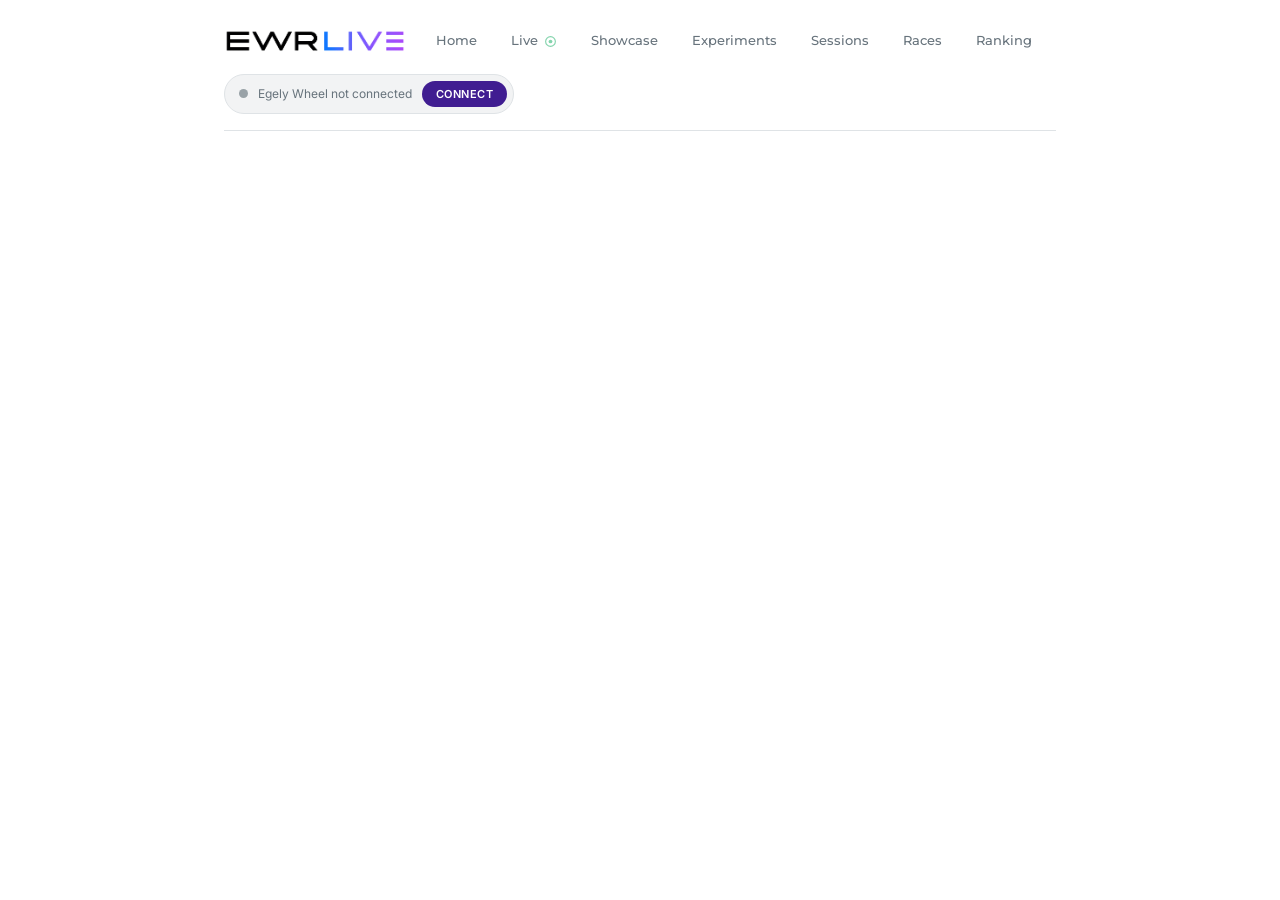
==== index.html @ eafa14a2 "jelentkezés és email küldés session és racere" ====
<!DOCTYPE html>
<html lang="en">
<head>
<meta charset="UTF-8">
<meta name="viewport" content="width=device-width, initial-scale=1.0, viewport-fit=cover">
<title>EWR Live</title>
<meta name="description" content="Measure your vitality with the Egely Wheel, join live sessions and races, and watch Spiritual Makers guide on camera. Watching is free.">
<!-- Google Analytics (GA4) — production host only, so localhost/preview traffic
     never pollutes the data. This is a hash-routed SPA, so auto page_view is off;
     app.js sends a page_view on every route change (and once on boot). -->
<script>
(function(){
  if(location.hostname !== 'live.egelywheel.com') return;   // skip localhost / preview / staging
  var GA_ID = 'G-7698XKZN2M';
  window.dataLayer = window.dataLayer || [];
  window.gtag = function(){ dataLayer.push(arguments); };
  gtag('js', new Date());
  gtag('config', GA_ID, { send_page_view: false });
  var s = document.createElement('script');
  s.async = true; s.src = 'https://www.googletagmanager.com/gtag/js?id=' + GA_ID;
  document.head.appendChild(s);
})();
</script>
<!-- favicons (canvas-drawn brand bolt) -->
<link rel="icon" type="image/png" sizes="32x32" href="assets/favicon-32.png">
<link rel="icon" type="image/png" sizes="16x16" href="assets/favicon-16.png">
<link rel="icon" type="image/png" sizes="192x192" href="assets/favicon-192.png">
<link rel="apple-touch-icon" href="assets/apple-touch-icon.png">
<meta name="theme-color" content="#0b1b28">
<!-- social share card — crawlers never see the #/route fragment, so every
     shared link (rooms included) gets this one branded card -->
<meta property="og:type" content="website">
<meta property="og:site_name" content="EWR Live">
<meta property="og:title" content="EWR Live — live vitality sessions, races & readings">
<meta property="og:description" content="Measure your vitality with the Egely Wheel, join live sessions and races, and watch Spiritual Makers guide on camera. Watching is free.">
<meta property="og:url" content="https://live.egelywheel.com/">
<meta property="og:image" content="https://live.egelywheel.com/assets/og-image.png">
<meta property="og:image:width" content="1200">
<meta property="og:image:height" content="630">
<meta name="twitter:card" content="summary_large_image">
<meta name="twitter:title" content="EWR Live — live vitality sessions, races & readings">
<meta name="twitter:description" content="Measure your vitality with the Egely Wheel, join live sessions and races, and watch Spiritual Makers guide on camera. Watching is free.">
<meta name="twitter:image" content="https://live.egelywheel.com/assets/og-image.png">
<link rel="preconnect" href="https://fonts.googleapis.com">
<link rel="preconnect" href="https://fonts.gstatic.com" crossorigin>
<link href="https://fonts.googleapis.com/css2?family=Inter:ital,wght@0,400;0,500;1,400&family=Montserrat:wght@400;500;600&display=swap" rel="stylesheet">
<link rel="stylesheet" href="brand.css?v=20260716">
<style>
  .app-header{
    display:flex;align-items:center;gap:16px;flex-wrap:wrap;
    padding-bottom:16px;margin-bottom:20px;
    border-bottom:1px solid var(--panel-border);
  }
  .nav{display:flex;gap:6px;flex:1;align-items:center;position:relative}
  .nav a{
    font-family:'Montserrat',sans-serif;font-size:13px;font-weight:500;
    text-decoration:none;color:var(--muted);
    padding:7px 14px;border-radius:8px;transition:all .2s;
    white-space:nowrap
  }
  .nav a:hover{color:var(--white);background:rgba(255,255,255,0.05)}
  .nav a.active{color:var(--white);background:rgba(82,48,218,0.25)}

  /* "More" button — surfaces secondary nav items on tight screens */
  .nav-more{display:none;align-items:center;justify-content:center;
    width:36px;height:34px;border-radius:8px;
    background:transparent;border:1px solid var(--panel-border);color:var(--muted);cursor:pointer;
    font-size:18px;line-height:1;padding:0;letter-spacing:0;transition:all .15s}
  .nav-more:hover{color:#fff;border-color:rgba(155,109,255,0.5);background:rgba(255,255,255,0.04)}
  .nav-more-menu{position:absolute;top:calc(100% + 8px);left:0;z-index:1000;
    background:linear-gradient(160deg, rgba(13,11,40,0.97), rgba(82,48,218,0.18));
    border:1px solid rgba(155,109,255,0.45);border-radius:12px;padding:6px;min-width:200px;
    box-shadow:0 24px 60px -16px rgba(0,0,0,0.7);
    animation:fab-menu-in .14s ease-out}
  .nav-more-menu a{display:block;padding:10px 14px;border-radius:8px;
    font-family:'Inter',sans-serif;font-size:14px;font-weight:500;color:#fff;
    text-decoration:none}
  .nav-more-menu a:hover{background:rgba(155,109,255,0.16)}

  /* Below the desktop breakpoint, hide the secondary nav links and expose
     them inside the "More" menu instead. */
  @media (max-width:760px){
    .nav-secondary{display:none}
    .nav-more{display:inline-flex}
  }

  /* ---- Compact mobile header --------------------------------------------- */
  /* Tighten spacing, padding and control sizes so logo + Home + More + BLE +
     Level + Avatar fit in as little vertical space as possible. No items are
     removed — this is purely a density pass. */
  @media (max-width:600px){
    body{padding:16px}
    .app-header{gap:8px 10px;padding-bottom:10px;margin-bottom:14px}
    .nav{gap:4px}
    .nav a{padding:6px 10px;font-size:12px}
    .nav-more{width:32px;height:30px;font-size:16px}
    .ble-bar{padding:4px 4px 4px 11px;font-size:11px;gap:7px}
    .ble-bar button{padding:5px 11px;font-size:11px}
    /* .ble-bar prefix keeps these ahead of the base `.ble-short{display:none}`
       regardless of source order (this block precedes that rule in the file). */
    .ble-bar .ble-full{display:none}
    .ble-bar .ble-short{display:inline}
    .header-level{padding:4px 9px}
    .account-trigger{gap:6px;padding:3px 5px 3px 3px}
    .auth-avatar{width:26px;height:26px}
  }

  /* Global Egely Wheel connection status bar */
  .ble-bar{
    display:inline-flex;align-items:center;gap:10px;
    background:var(--panel);border:1px solid var(--panel-border);
    border-radius:30px;padding:6px 6px 6px 14px;font-size:12px;color:var(--muted);
  }
  .ble-bar .dot{width:9px;height:9px;border-radius:50%;background:var(--faint);transition:all .3s;flex-shrink:0}
  .ble-bar.connected .dot{background:#3ddc84;box-shadow:0 0 10px #3ddc84}
  .ble-bar.connecting .dot{background:var(--blue);box-shadow:0 0 10px var(--blue);animation:pulse 1.4s infinite}
  .ble-bar.reconnecting .dot{background:#f5b700;box-shadow:0 0 10px #f5b700;animation:pulse 1.4s infinite}
  .ble-bar.error .dot{background:#ff5c5c;box-shadow:0 0 10px #ff5c5c}
  .ble-bar.connected{color:var(--white)}
  .ble-bar button{
    font-size:11px;font-weight:600;padding:6px 14px;border-radius:24px;
    background:var(--accent);color:var(--white);
  }
  .ble-bar button:hover:not(:disabled){background:#6a47f0}
  #bleText{white-space:nowrap;overflow:hidden;text-overflow:ellipsis;max-width:240px}
  /* The header shows the full status on desktop and a terse one on mobile. */
  .ble-short{display:none}

  .placeholder{color:var(--muted);font-size:14px}

  /* Auth header area */
  .auth-area{display:flex;align-items:center;gap:10px}
  .auth-btn{font-family:'Inter',sans-serif;font-size:12px;font-weight:600;text-decoration:none;
    background:rgba(255,255,255,0.08);border:1px solid var(--panel-border);color:var(--white);
    padding:7px 14px;border-radius:8px;cursor:pointer;transition:background .2s}
  .auth-btn:hover{background:rgba(255,255,255,0.16)}
  .auth-email{font-size:12px;color:var(--muted);max-width:160px;white-space:nowrap;overflow:hidden;text-overflow:ellipsis}
  .subscribe-note{margin-top:16px;font-size:14px;color:var(--muted);line-height:1.5}
  .subscribe-note p{margin-bottom:12px}
  .subscribe-note .btn-join{display:inline-block}
  .auth-user{display:flex;align-items:center;gap:8px;text-decoration:none;color:inherit;max-width:190px}

  /* The user identity is now a dropdown trigger — clicking opens an account menu. */
  .auth-area{position:relative;display:flex;align-items:center;gap:10px}
  .account-trigger{display:flex;align-items:center;gap:8px;cursor:pointer;
    background:transparent;border:none;padding:4px 8px 4px 4px;border-radius:24px;
    color:inherit;font-family:'Inter',sans-serif;transition:background .15s}
  .account-trigger:hover{background:rgba(255,255,255,0.06)}
  .account-trigger .auth-email{max-width:140px;overflow:hidden;text-overflow:ellipsis;
    white-space:nowrap;font-size:13px}
  .account-chevron{font-size:9px;color:var(--muted);transition:transform .15s ease}
  .account-trigger[aria-expanded="true"] .account-chevron{transform:rotate(180deg)}
  .account-menu{position:absolute;top:calc(100% + 8px);right:0;z-index:1000;
    background:linear-gradient(160deg, rgba(13,11,40,0.97), rgba(82,48,218,0.18));
    border:1px solid rgba(155,109,255,0.45);border-radius:12px;padding:6px;min-width:200px;
    box-shadow:0 24px 60px -16px rgba(0,0,0,0.7);
    animation:fab-menu-in .14s ease-out}
  .account-menu a,
  .account-menu button{display:block;width:100%;text-align:left;
    padding:10px 14px;border-radius:8px;
    font-family:'Inter',sans-serif;font-size:14px;font-weight:500;color:#fff;
    text-decoration:none;background:transparent;border:none;cursor:pointer}
  .account-menu a:hover,
  .account-menu button:hover{background:rgba(155,109,255,0.16)}
  .account-menu hr{border:none;border-top:1px solid var(--panel-border);margin:4px 0}

  @media (max-width:520px){
    .account-trigger .auth-email{display:none}
  }

  /* On phones BOTH header menus (account + "More") become full-width bottom
     sheets. They are pinned to left:0/right:0 so the panel is exactly the
     viewport width at any size (320px and up) — a desktop-style dropdown with a
     fixed width + right:0 anchoring is what let them spill off-screen before.
     z-index sits above the FAB so the + button tucks behind the sheet. */
  @media (max-width:600px){
    .account-menu,
    .nav-more-menu{
      position:fixed;left:0;right:0;bottom:0;top:auto;
      width:auto;min-width:0;max-width:100%;z-index:1100;
      border:1px solid rgba(155,109,255,0.4);border-bottom:none;
      border-radius:18px 18px 0 0;
      background:linear-gradient(160deg, rgba(22,17,52,0.99), rgba(36,24,80,0.99));
      padding:8px 14px calc(16px + env(safe-area-inset-bottom, 0px));
      box-shadow:0 -18px 48px -12px rgba(0,0,0,0.7);
      animation:sheet-up .2s ease-out}
    .account-menu::before,
    .nav-more-menu::before{content:'';display:block;width:36px;height:4px;border-radius:99px;
      background:rgba(255,255,255,0.25);margin:6px auto 12px}
    .account-menu a,
    .account-menu button,
    .nav-more-menu a{display:block;width:100%;text-align:left;box-sizing:border-box;
      padding:14px 16px;font-size:15px;border-radius:8px}
    .account-menu hr{margin:6px 0}
  }
  @keyframes sheet-up{from{transform:translateY(100%)}to{transform:translateY(0)}}
  .auth-avatar{width:28px;height:28px;border-radius:50%;object-fit:cover;flex-shrink:0}
  .auth-avatar-initial{display:flex;align-items:center;justify-content:center;background:linear-gradient(135deg,var(--blue),var(--accent));font-family:'Montserrat',sans-serif;font-weight:600;font-size:13px;color:#fff}
  .profile-row{display:flex;align-items:center;gap:18px}
  .profile-avatar{width:72px;height:72px;border-radius:50%;overflow:hidden;flex-shrink:0;display:flex;align-items:center;justify-content:center;background:linear-gradient(135deg,var(--blue),var(--accent))}
  .profile-avatar img{width:100%;height:100%;object-fit:cover}
  .profile-avatar .avatar-initial{font-family:'Montserrat',sans-serif;font-weight:600;font-size:28px;color:#fff}
  input[type=file]{color:var(--muted);font-size:13px;border:none;padding:0;background:none}

  /* Sessions view */
  .view-head{margin-bottom:22px}
  .page-title{font-size:34px;font-weight:500}
  .page-sub{color:var(--muted);font-size:15px;margin-top:2px}
  .form-grid{display:grid;grid-template-columns:1fr 1fr;gap:14px}
  .field{display:flex;flex-direction:column;gap:6px}
  .field.full{grid-column:1 / -1}
  .form-actions{margin-top:18px;margin-bottom:22px;display:flex;align-items:center;gap:14px}
  .form-msg{font-size:13px;color:var(--muted)}
  .form-msg.ok{color:#3ddc84}
  .form-msg.err{color:#ff7c7c}
  .sess-section{margin-bottom:28px}
  .sess-section-title{font-family:'Montserrat',sans-serif;font-size:14px;font-weight:600;
    letter-spacing:0.16em;text-transform:uppercase;color:var(--muted);
    margin:0 0 12px;display:flex;align-items:baseline;gap:10px;flex-wrap:wrap}
  .sess-section-sub{font-size:11px;letter-spacing:0.06em;text-transform:none;color:var(--faint);font-weight:400}
  .badge-dot{display:inline-block;width:6px;height:6px;border-radius:50%;background:#fff;
    margin-right:5px;animation:blink 1.2s infinite;vertical-align:middle}
  .session-list{display:flex;flex-direction:column;gap:12px}
  .empty{color:var(--faint);font-size:14px;text-align:center;padding:24px 0}
  .session-card{
    background:rgba(255,255,255,0.04);border:1px solid var(--panel-border);
    border-radius:12px;padding:16px 18px;display:flex;align-items:center;
    justify-content:space-between;gap:16px;flex-wrap:wrap;transition:border-color .2s;
  }
  .session-card.live{border-color:var(--accent);background:rgba(82,48,218,0.12)}
  .session-card.finished{opacity:.5}
  .session-main{display:flex;flex-direction:column;gap:4px;min-width:0}
  .session-name{font-family:'Montserrat',sans-serif;font-size:18px;font-weight:500}
  .session-meta{font-size:13px;color:var(--muted)}
  .session-organizer{display:inline-flex;align-items:center;gap:6px;vertical-align:middle}
  .session-organizer .organizer-name{color:var(--white)}
  .sess-avatar{width:20px;height:20px;border-radius:50%;object-fit:cover;flex-shrink:0;vertical-align:middle}
  .sess-avatar-initial{display:inline-flex;align-items:center;justify-content:center;
    background:linear-gradient(135deg,var(--blue),var(--accent));font-family:'Montserrat',sans-serif;
    font-weight:600;font-size:10px;color:#fff}
  .organizer-note{display:flex;align-items:center;gap:7px;font-size:13px;color:var(--muted);margin-top:4px}
  .organizer-note .sess-avatar{width:24px;height:24px;font-size:11px}
  .organizer-note .organizer-label{color:var(--faint)}
  .organizer-note b{color:var(--white);font-weight:600}
  .session-right{display:flex;align-items:center;gap:14px;flex-wrap:wrap;justify-content:flex-end}
  .badge{font-size:10px;letter-spacing:0.12em;text-transform:uppercase;
    padding:4px 9px;border-radius:20px;font-weight:600}
  .badge.upcoming{background:rgba(0,51,255,0.2);color:#9db4ff}
  .badge.live{background:var(--accent);color:var(--white)}
  .badge.finished{background:rgba(255,255,255,0.1);color:var(--muted)}
  .countdown{font-family:'Montserrat',sans-serif;font-size:18px;font-weight:500;
    font-variant-numeric:tabular-nums;min-width:78px;text-align:right;white-space:nowrap}
  .countdown.live{color:#3ddc84}
  .btn-join{
    font-family:'Inter',sans-serif;text-decoration:none;font-size:13px;font-weight:600;
    background:var(--accent);color:var(--white);padding:9px 18px;border-radius:8px;transition:background .2s;
  }
  .btn-join:hover{background:#6a47f0}
  .btn-secondary{font-family:'Inter',sans-serif;font-size:13px;font-weight:600;cursor:pointer;
    background:rgba(255,255,255,0.07);color:var(--white);border:1px solid var(--panel-border);
    padding:8px 16px;border-radius:8px;transition:background .2s}
  .btn-secondary:hover{background:rgba(255,255,255,0.13)}
  .btn-secondary:disabled{opacity:.5;cursor:default}

  /* Add-to-calendar control (upcoming session cards) */
  .cal-add{position:relative;display:inline-flex}
  .cal-btn{display:inline-flex;align-items:center;gap:6px;font-family:'Inter',sans-serif;
    font-size:13px;font-weight:600;background:rgba(255,255,255,0.07);color:var(--white);
    border:1px solid var(--panel-border);padding:8px 14px;border-radius:8px;cursor:pointer;
    transition:background .2s;white-space:nowrap}
  .cal-btn:hover{background:rgba(255,255,255,0.13)}
  .cal-btn svg{display:block;flex-shrink:0}
  .cal-menu{position:absolute;top:calc(100% + 6px);right:0;z-index:1000;min-width:190px;
    background:linear-gradient(160deg, rgba(13,11,40,0.97), rgba(82,48,218,0.18));
    border:1px solid rgba(155,109,255,0.45);border-radius:12px;padding:6px;
    box-shadow:0 24px 60px -16px rgba(0,0,0,0.7);animation:fab-menu-in .14s ease-out}
  .cal-opt{display:block;width:100%;text-align:left;padding:10px 14px;border-radius:8px;
    font-family:'Inter',sans-serif;font-size:14px;font-weight:500;color:#fff;text-decoration:none;
    background:none;border:none;cursor:pointer}
  .cal-opt:hover{background:rgba(155,109,255,0.16)}
  /* On phones the session card is tight: shrink the calendar button to its icon
     and let the countdown breathe so Join never falls off the edge. */
  @media (max-width:600px){
    .cal-btn span{display:none}
    .cal-btn{padding:8px 11px}
    .countdown{min-width:0;font-size:16px}
    .session-right{gap:10px}
  }

  /* Live presence wall */
  .live-head{display:flex;align-items:center;gap:9px;font-size:14px;color:var(--muted);margin-bottom:18px}
  .live-head b{color:var(--white);font-family:'Montserrat',sans-serif;font-weight:600}
  .live-dot{width:9px;height:9px;border-radius:50%;background:#3ddc84;box-shadow:0 0 10px #3ddc84;animation:pulse 1.4s infinite;flex-shrink:0}
  .live-list{display:flex;flex-direction:column;gap:12px}
  .live-card{display:flex;flex-direction:column;gap:12px;background:rgba(255,255,255,0.04);
    border:1px solid var(--panel-border);border-radius:12px;padding:14px 18px;transition:border-color .2s,background .2s}
  .live-row{display:flex;align-items:center;gap:14px}
  .live-card.measuring{border-color:var(--accent);background:rgba(82,48,218,0.12)}
  .live-card.experiment{border-color:rgba(155,109,255,0.45);background:rgba(155,109,255,0.09)}
  .live-card.session{border-color:rgba(60,201,138,0.4);background:rgba(60,201,138,0.07)}
  .live-avatar{width:44px;height:44px;border-radius:50%;overflow:hidden;flex-shrink:0;
    display:flex;align-items:center;justify-content:center;background:linear-gradient(135deg,var(--blue),var(--accent))}
  .live-avatar img{width:100%;height:100%;object-fit:cover}
  .live-avatar .avatar-initial{font-family:'Montserrat',sans-serif;font-weight:600;font-size:18px;color:#fff}
  .live-main{flex:1;min-width:0}
  .live-name{font-family:'Montserrat',sans-serif;font-size:16px;font-weight:500;display:flex;align-items:center;gap:8px}
  .live-you{font-size:10px;letter-spacing:0.08em;text-transform:uppercase;color:#cbb8ff;font-weight:600;
    border:1px solid rgba(155,109,255,0.5);border-radius:20px;padding:2px 8px}
  .live-status{margin-top:5px}
  .live-pill{font-size:10px;letter-spacing:0.1em;text-transform:uppercase;font-weight:600;padding:3px 10px;border-radius:20px}
  .live-pill.online{background:rgba(255,255,255,0.1);color:var(--muted)}
  .live-pill.connected{background:rgba(0,51,255,0.2);color:#9db4ff}
  .live-pill.measuring{background:var(--accent);color:#fff}
  .live-pill.experiment{background:rgba(155,109,255,0.25);color:#cbb8ff}
  .live-pill.session{background:rgba(60,201,138,0.22);color:#7ef0b6}
  .live-pill.offline{background:rgba(255,255,255,0.06);color:var(--faint)}
  .live-card.offline{opacity:.55}
  .live-value{flex-shrink:0;margin-left:auto;text-align:right;min-width:34px}
  .live-led{font-family:'Montserrat',sans-serif;font-size:30px;font-weight:600;line-height:1;font-variant-numeric:tabular-nums}
  .live-led.waiting{color:var(--faint);font-weight:500}
  .live-wheel-curve{width:100%;height:42px;display:block;background:rgba(0,0,0,0.2);border-radius:6px}
  .live-expand{flex-shrink:0;width:30px;height:30px;border-radius:8px;background:rgba(255,255,255,0.06);
    border:1px solid var(--panel-border);color:var(--muted);cursor:pointer;font-size:13px;line-height:1;
    display:flex;align-items:center;justify-content:center;padding:0;transition:transform .2s,background .2s}
  .live-expand:hover{background:rgba(255,255,255,0.13);color:#fff}
  .live-card.expanded .live-expand{transform:rotate(180deg)}
  .live-expand{margin-left:10px}
  .live-card.expanded .live-wheel-curve{display:none}
  .live-expanded{display:none}
  .live-card.expanded .live-expanded{display:block}
  .live-big-wrap{height:200px;background:rgba(0,0,0,0.22);border-radius:8px;padding:6px}
  .live-big-wrap canvas{width:100%;height:100%;display:block}

  /* Connection (invitation) page */
  .connect-card{max-width:560px;margin:8px auto;background:rgba(255,255,255,0.04);
    border:1px solid var(--panel-border);border-radius:16px;padding:32px 30px;text-align:center}
  .connect-avatar{width:96px;height:96px;border-radius:50%;overflow:hidden;margin:0 auto 18px;
    display:flex;align-items:center;justify-content:center;
    background:linear-gradient(135deg,var(--blue),var(--accent))}
  .connect-avatar img{width:100%;height:100%;object-fit:cover}
  .connect-avatar .avatar-initial{font-family:'Montserrat',sans-serif;font-weight:600;font-size:38px;color:#fff}
  .connect-eyebrow{font-size:11px;letter-spacing:0.18em;text-transform:uppercase;color:var(--muted)}
  .connect-title{font-family:'Montserrat',sans-serif;font-size:30px;font-weight:500;margin-top:4px}
  .connect-bio{color:var(--muted);font-size:15px;margin-top:12px;line-height:1.55}
  .connect-lead{color:var(--muted);font-size:15px;margin-top:12px}
  .connect-what{text-align:left;margin-top:24px;padding-top:20px;border-top:1px solid var(--panel-border)}
  .connect-what h2{font-family:'Montserrat',sans-serif;font-size:16px;font-weight:600;margin-bottom:8px}
  .connect-what p{color:var(--muted);font-size:14px;line-height:1.6;margin-bottom:10px}
  .connect-control{color:var(--faint)}
  .connect-action{margin-top:24px;display:flex;flex-direction:column;align-items:center;gap:12px}
  .connect-note{color:var(--muted);font-size:14px}
  .connect-note.ok{color:#3ddc84}

  /* ---- Connect landing (Spiritual Maker mini page) ----------------------- */
  .cn-wrap{max-width:600px;margin:0 auto;display:flex;flex-direction:column;gap:16px}
  .cn-card{background:linear-gradient(160deg, rgba(255,255,255,0.05), rgba(82,48,218,0.06));
    border:1px solid var(--panel-border);border-radius:18px;padding:22px}
  .cn-h{font-family:'Montserrat',sans-serif;font-size:15px;font-weight:600;letter-spacing:0.03em;margin-bottom:14px}

  .cn-hero{position:relative;overflow:hidden;text-align:center;
    background:linear-gradient(160deg, rgba(82,48,218,0.28), rgba(0,51,255,0.08));
    border:1px solid rgba(155,109,255,0.4);border-radius:22px;padding:32px 24px 26px}
  .cn-hero::before{content:'';position:absolute;inset:-40% -20% auto auto;width:280px;height:280px;border-radius:50%;
    background:radial-gradient(circle, rgba(155,109,255,0.28), transparent 70%);pointer-events:none}
  .cn-hero-avatar{width:104px;height:104px;border-radius:50%;overflow:hidden;margin:0 auto 14px;position:relative;z-index:1;
    display:flex;align-items:center;justify-content:center;background:linear-gradient(135deg,var(--blue),var(--accent));
    box-shadow:0 8px 30px -8px rgba(82,48,218,0.7)}
  .cn-hero-avatar img{width:100%;height:100%;object-fit:cover}
  .cn-hero-avatar .avatar-initial{font-family:'Montserrat',sans-serif;font-weight:600;font-size:42px;color:#fff}
  .cn-badge{display:inline-block;font-size:11px;letter-spacing:0.16em;text-transform:uppercase;font-weight:600;
    color:#cdbcff;background:rgba(155,109,255,0.18);border:1px solid rgba(155,109,255,0.45);
    border-radius:99px;padding:4px 12px;position:relative;z-index:1}
  .cn-name{font-family:'Montserrat',sans-serif;font-size:30px;font-weight:500;margin:10px 0 0;position:relative;z-index:1}
  .cn-intro{color:var(--muted);font-size:15px;line-height:1.55;margin:10px auto 0;max-width:440px;position:relative;z-index:1}
  .cn-socials{display:flex;gap:10px;justify-content:center;margin-top:16px;position:relative;z-index:1;flex-wrap:wrap}
  .cn-social{width:40px;height:40px;border-radius:50%;display:flex;align-items:center;justify-content:center;
    background:rgba(255,255,255,0.08);border:1px solid var(--panel-border);color:#fff;transition:all .15s}
  .cn-social:hover{background:rgba(155,109,255,0.25);border-color:rgba(155,109,255,0.6);transform:translateY(-2px)}
  .cn-social svg{width:20px;height:20px;display:block}

  .cn-cta{display:inline-block;font-family:'Inter',sans-serif;font-size:15px;font-weight:600;text-decoration:none;
    background:var(--accent);color:#fff;border:none;cursor:pointer;padding:13px 26px;border-radius:11px;
    box-shadow:0 10px 26px -8px rgba(82,48,218,0.75);transition:transform .15s, background .15s}
  .cn-cta:hover{background:#6a47f0;transform:translateY(-2px)}
  .cn-cta:disabled{opacity:.6;cursor:default;transform:none}
  .cn-cta-slot{margin-top:20px;position:relative;z-index:1;display:flex;flex-direction:column;align-items:center;gap:10px}
  .cn-note{font-size:14px;color:var(--muted)}
  .cn-note.ok{color:#3ddc84}

  .cn-check{list-style:none;display:flex;flex-direction:column;gap:11px}
  .cn-check li{display:flex;align-items:flex-start;gap:10px;font-size:14px;color:var(--white);line-height:1.45}
  .cn-tick{color:#3ddc84;font-weight:700;flex-shrink:0}

  .cn-stats{display:grid;grid-template-columns:repeat(4,minmax(0,1fr));gap:12px}
  .cn-stat{background:rgba(255,255,255,0.04);border:1px solid var(--panel-border);border-radius:12px;padding:14px 8px;text-align:center}
  .cn-stat-val{font-family:'Montserrat',sans-serif;font-size:22px;font-weight:600;line-height:1.1;font-variant-numeric:tabular-nums}
  .cn-stat-lbl{font-size:10px;letter-spacing:0.07em;text-transform:uppercase;color:var(--muted);margin-top:6px}

  .cn-sessions{display:flex;flex-direction:column;gap:10px}
  .cn-session{display:flex;align-items:center;justify-content:space-between;gap:12px;text-decoration:none;color:inherit;
    background:rgba(255,255,255,0.04);border:1px solid var(--panel-border);border-radius:12px;padding:14px 16px;transition:all .15s}
  .cn-session:hover{border-color:rgba(155,109,255,0.5);transform:translateY(-1px)}
  .cn-session-name{font-family:'Montserrat',sans-serif;font-size:15px;font-weight:500}
  .cn-session-meta{font-size:12px;color:var(--muted);margin-top:3px}
  .cn-session-cta{font-size:13px;color:#cdbcff;font-weight:600;flex-shrink:0}

  .cn-offer-body{display:flex;gap:18px;align-items:flex-start}
  .cn-offer-img{width:130px;height:130px;border-radius:14px;object-fit:cover;flex-shrink:0;background:rgba(0,0,0,0.25)}
  .cn-offer-img-ph{display:flex;align-items:center;justify-content:center;color:var(--faint);
    font-family:'Montserrat',sans-serif;font-size:12px;line-height:1.4;text-align:center;border:1px dashed var(--panel-border)}
  .cn-offer-info{flex:1;min-width:0}
  .cn-offer-name{font-family:'Montserrat',sans-serif;font-size:18px;font-weight:500;margin-bottom:10px}
  .cn-offer-feats{margin-bottom:12px}
  .cn-price{display:flex;flex-direction:column;gap:2px;margin-bottom:8px}
  .cn-price-reg{font-size:13px;color:var(--muted)}
  .cn-price-your{font-size:15px}
  .cn-price-your b{font-family:'Montserrat',sans-serif;font-size:20px;color:#3ddc84}
  .cn-coupon{font-size:13px;color:var(--muted);margin-bottom:14px}
  .cn-coupon-code{font-family:'Montserrat',sans-serif;font-weight:600;color:#ffd479;letter-spacing:0.06em;
    background:rgba(255,212,121,0.12);border:1px dashed rgba(255,212,121,0.5);border-radius:6px;padding:2px 8px}
  .cn-offer-actions{display:flex;gap:10px;flex-wrap:wrap;align-items:center}

  .cn-final{text-align:center;padding:8px 0 6px}
  .cn-final-h{font-family:'Montserrat',sans-serif;font-size:22px;font-weight:500;margin-bottom:2px}

  .cn-modal-backdrop{position:fixed;inset:0;z-index:1200;display:flex;align-items:center;justify-content:center;padding:18px;
    background:rgba(8,5,30,0.72);backdrop-filter:blur(6px);opacity:0;transition:opacity .18s}
  .cn-modal-backdrop.open{opacity:1}
  .cn-modal{width:100%;max-width:400px;text-align:center;
    background:linear-gradient(160deg, rgba(82,48,218,0.32), rgba(13,11,40,0.96));
    border:1px solid rgba(155,109,255,0.45);border-radius:18px;padding:26px 22px;
    box-shadow:0 24px 60px -16px rgba(0,0,0,0.7);transform:translateY(10px);transition:transform .2s}
  .cn-modal-backdrop.open .cn-modal{transform:translateY(0)}
  .cn-modal-avatar{width:64px;height:64px;border-radius:50%;overflow:hidden;margin:0 auto 12px;
    display:flex;align-items:center;justify-content:center;background:linear-gradient(135deg,var(--blue),var(--accent))}
  .cn-modal-avatar img{width:100%;height:100%;object-fit:cover}
  .cn-modal-avatar .avatar-initial{font-family:'Montserrat',sans-serif;font-weight:600;font-size:26px;color:#fff}
  .cn-modal-title{font-family:'Montserrat',sans-serif;font-size:20px;font-weight:500}
  .cn-modal-text{font-size:14px;color:var(--muted);line-height:1.55;margin:10px 0 18px}
  .cn-modal-actions{display:flex;gap:10px;justify-content:center;flex-wrap:wrap}
  .cn-modal-actions .cn-cta,.cn-modal-actions .btn-secondary{padding:11px 22px}

  @media (max-width:600px){
    .cn-stats{grid-template-columns:repeat(2,minmax(0,1fr))}
    .cn-offer-body{flex-direction:column;align-items:center;text-align:center}
    .cn-offer-img{width:100%;height:auto;aspect-ratio:1/1;max-width:200px}
    .cn-offer-feats{text-align:left}
    .cn-offer-actions{justify-content:center}
    .cn-name{font-size:26px}
  }

  /* ---- Experiments ------------------------------------------------------- */
  .xp-cover{position:relative;overflow:hidden;border-radius:12px;flex-shrink:0;
    background:linear-gradient(140deg, rgba(82,48,218,0.55), rgba(0,51,255,0.25));
    display:flex;align-items:center;justify-content:center}
  .xp-cover img{position:absolute;inset:0;width:100%;height:100%;object-fit:cover}
  .xp-cover-icon{font-size:26px;position:relative;z-index:1;opacity:.92}

  .xp-hero{display:flex;align-items:center;gap:16px;text-decoration:none;color:inherit;
    background:linear-gradient(160deg, rgba(82,48,218,0.28), rgba(0,51,255,0.08));
    border:1px solid rgba(155,109,255,0.4);border-radius:18px;padding:16px 18px;margin-bottom:8px;
    transition:transform .15s, border-color .15s}
  .xp-hero:hover{transform:translateY(-2px);border-color:rgba(155,109,255,0.7)}
  .xp-hero-cover{width:76px;height:76px}.xp-hero-cover .xp-cover-icon{font-size:34px}
  .xp-hero-info{flex:1;min-width:0}
  .xp-hero-eyebrow{font-size:10px;letter-spacing:0.18em;text-transform:uppercase;color:#cdbcff}
  .xp-hero-title{font-family:'Montserrat',sans-serif;font-size:20px;font-weight:500;margin-top:2px}
  .xp-hero-meta{font-size:13px;color:var(--muted);margin-top:2px}
  .xp-hero-cta{font-size:14px;font-weight:600;color:#cdbcff;flex-shrink:0;white-space:nowrap}

  .xp-section-h{font-family:'Montserrat',sans-serif;font-size:13px;font-weight:600;
    letter-spacing:0.14em;text-transform:uppercase;color:var(--muted);margin:22px 0 12px}

  .xp-topics{display:grid;grid-template-columns:repeat(auto-fill,minmax(220px,1fr));gap:12px}
  .xp-topic{display:flex;align-items:center;gap:14px;text-decoration:none;color:inherit;
    background:rgba(255,255,255,0.04);border:1px solid var(--panel-border);border-radius:14px;padding:14px;
    transition:transform .15s, border-color .15s}
  a.xp-topic:hover{transform:translateY(-2px);border-color:rgba(155,109,255,0.5)}
  .xp-topic.is-empty{opacity:.5}
  .xp-topic-cover{width:54px;height:54px}
  .xp-topic-info{flex:1;min-width:0}
  .xp-topic-title{font-family:'Montserrat',sans-serif;font-size:16px;font-weight:500}
  .xp-topic-count{font-size:12px;color:var(--muted);margin-top:3px}

  .xp-bar{height:5px;background:rgba(255,255,255,0.08);border-radius:99px;overflow:hidden;margin-top:8px}
  .xp-bar-fill{height:100%;border-radius:99px;background:linear-gradient(90deg,#5230da,#b18bff)}

  .xp-exps{display:flex;flex-direction:column;gap:12px}
  .xp-exp{display:flex;align-items:center;gap:16px;text-decoration:none;color:inherit;
    background:linear-gradient(160deg, rgba(255,255,255,0.05), rgba(82,48,218,0.06));
    border:1px solid var(--panel-border);border-radius:16px;padding:16px;transition:transform .15s, border-color .15s}
  .xp-exp:hover{transform:translateY(-2px);border-color:rgba(155,109,255,0.5)}
  .xp-exp-cover{width:64px;height:64px}.xp-exp-cover .xp-cover-icon{font-size:30px}
  .xp-exp-info{flex:1;min-width:0}
  .xp-exp-title{font-family:'Montserrat',sans-serif;font-size:17px;font-weight:500}
  .xp-exp-sum{font-size:13px;color:var(--muted);margin:3px 0 7px;line-height:1.45}
  .xp-status{display:inline-block;font-size:11px;letter-spacing:0.04em;color:var(--faint);
    text-transform:uppercase;font-weight:600}
  .xp-status.going{color:#cdbcff}
  .xp-status.done{color:#3ddc84}
  .xp-exp-cta{font-size:14px;font-weight:600;color:#cdbcff;flex-shrink:0;white-space:nowrap}

  .xp-day-strip{display:flex;gap:8px;flex-wrap:wrap;margin-bottom:14px}
  .xp-day-dot{width:38px;height:38px;border-radius:10px;border:1px solid var(--panel-border);
    background:rgba(255,255,255,0.04);color:var(--muted);font-family:'Montserrat',sans-serif;
    font-size:14px;font-weight:600;cursor:pointer;transition:all .15s;padding:0}
  .xp-day-dot.open:hover{border-color:rgba(155,109,255,0.5);color:#fff}
  .xp-day-dot.current{border-color:#ffd479;color:#ffd479;box-shadow:0 0 0 1px rgba(255,212,121,0.4)}
  .xp-day-dot.done{background:rgba(61,220,132,0.14);border-color:rgba(61,220,132,0.5);color:#3ddc84}
  .xp-day-dot.locked{opacity:.4;cursor:not-allowed}

  .xp-day-eyebrow{font-family:'Montserrat',sans-serif;font-size:12px;letter-spacing:0.12em;
    text-transform:uppercase;color:#cdbcff;margin-bottom:10px}
  .xp-day-text{font-size:15px;line-height:1.6;color:var(--white);margin-bottom:14px}
  .xp-day-block{margin-bottom:12px}
  .xp-day-label{display:inline-block;font-size:10px;letter-spacing:0.14em;text-transform:uppercase;
    color:var(--faint);margin-bottom:4px}
  .xp-day-block p{font-size:14px;line-height:1.55;color:var(--muted)}

  .xp-done-note{margin-top:8px;padding:14px 16px;border-radius:12px;text-align:center;
    background:rgba(61,220,132,0.1);border:1px solid rgba(61,220,132,0.35);color:#3ddc84;font-size:14px}
  .xp-done-card{display:flex;align-items:center;justify-content:space-between;gap:12px;margin-top:8px;
    padding:14px 16px;border-radius:12px;text-decoration:none;color:inherit;
    background:rgba(61,220,132,0.1);border:1px solid rgba(61,220,132,0.35);transition:transform .15s,border-color .15s}
  .xp-done-card:hover{border-color:rgba(61,220,132,0.65);transform:translateY(-1px)}
  .xp-done-main{font-size:14px;color:#3ddc84;display:flex;align-items:center;gap:8px;flex-wrap:wrap}
  .xp-done-main b{font-family:'Montserrat',sans-serif;font-size:18px}
  .xp-done-cta{font-size:13px;color:#cdbcff;font-weight:600;flex-shrink:0;white-space:nowrap}

  .xp-measure{margin-top:16px;padding:16px;border-radius:14px;text-align:center;
    background:rgba(82,48,218,0.12);border:1px solid rgba(155,109,255,0.35)}
  .xp-measure-head{font-family:'Montserrat',sans-serif;font-size:14px;font-weight:500;margin-bottom:12px}
  .xp-measure-hint{font-size:13px;color:var(--muted);margin:4px 0}
  .xp-live-row{display:grid;grid-template-columns:repeat(3,1fr);gap:10px;margin-bottom:10px}
  .xp-live-cell{background:rgba(0,0,0,0.2);border-radius:10px;padding:10px 6px}
  .xp-live-val{font-family:'Montserrat',sans-serif;font-size:26px;font-weight:600;line-height:1;font-variant-numeric:tabular-nums}
  .xp-live-lbl{font-size:9px;letter-spacing:0.14em;text-transform:uppercase;color:var(--muted);margin-top:6px}
  .xp-verify{font-size:12px;font-weight:600;margin-bottom:12px}
  .xp-verify.good{color:#3ddc84}
  .xp-verify.bad{color:#e0a23c}
  .xp-review-row{display:flex;gap:18px;justify-content:center;align-items:center;font-size:13px;color:var(--muted);margin-bottom:6px;flex-wrap:wrap}
  .xp-review-row b{font-family:'Montserrat',sans-serif;font-size:20px}
  .xp-review-level{font-family:'Montserrat',sans-serif;font-size:22px;font-weight:600}

  /* Experiment rating (shown only when the whole experiment is complete) */
  .xp-rating{text-align:center}
  .xp-rating-q{font-family:'Montserrat',sans-serif;font-size:15px;font-weight:500;margin-bottom:10px}
  .xp-stars{display:inline-flex;gap:4px}
  .xp-star{background:none;border:none;cursor:pointer;font-size:30px;line-height:1;padding:2px 4px;
    color:rgba(255,255,255,0.22);transition:color .12s, transform .12s}
  .xp-star:hover{transform:scale(1.15)}
  .xp-star.on{color:#ffd479}
  .xp-rating-thanks{font-size:14px;color:#3ddc84}

  /* Profile: username-only social fields */
  .prefix-input{display:flex;align-items:stretch;background:rgba(255,255,255,0.06);
    border:1px solid var(--panel-border);border-radius:8px;overflow:hidden;transition:border-color .2s,background .2s}
  .prefix-input:focus-within{border-color:var(--accent);background:rgba(82,48,218,0.12)}
  .prefix-input-pre{display:flex;align-items:center;padding:0 1px 0 13px;color:var(--faint);
    font-size:14px;white-space:nowrap;user-select:none}
  .prefix-input input{border:none;background:transparent;border-radius:0;padding-left:2px;flex:1;min-width:0}
  .prefix-input input:focus{background:transparent;border:none}

  /* Profile: connection link + QR + following list */
  .link-row{display:flex;gap:10px;align-items:center}
  .link-input{flex:1;font-size:13px;color:var(--muted)}
  .qr-block{display:flex;gap:18px;align-items:center;margin-top:16px;flex-wrap:wrap}
  .qr-img{flex-shrink:0;background:#fff;padding:8px;border-radius:12px;line-height:0}
  .qr-img svg{display:block;width:150px;height:150px}
  .qr-side{flex:1;min-width:200px}
  .qr-cap{color:var(--muted);font-size:13px;line-height:1.45;margin-bottom:12px}
  .qr-actions{display:flex;gap:10px;flex-wrap:wrap}
  .following-list{display:flex;flex-direction:column;gap:10px}
  .following-row{display:flex;align-items:center;gap:12px}
  .following-avatar{width:36px;height:36px;border-radius:50%;overflow:hidden;flex-shrink:0;
    display:flex;align-items:center;justify-content:center;
    background:linear-gradient(135deg,var(--blue),var(--accent))}
  .following-avatar img{width:100%;height:100%;object-fit:cover}
  .following-avatar .avatar-initial{font-family:'Montserrat',sans-serif;font-weight:600;font-size:15px;color:#fff}
  .following-name{flex:1;font-size:15px}

  /* Room view */
  .room-head{margin-bottom:8px}
  .room-title-row{display:flex;align-items:center;gap:14px;flex-wrap:wrap}
  .room-title{font-family:'Montserrat',sans-serif;font-size:30px;font-weight:500}
  .live-pill{display:inline-flex;align-items:center;gap:7px;font-size:12px;font-weight:600;
    letter-spacing:0.1em;text-transform:uppercase;background:var(--accent);padding:5px 12px;border-radius:20px}
  .live-pill .dot{width:8px;height:8px;border-radius:50%;background:#fff;animation:blink 1.2s infinite}
  @keyframes blink{50%{opacity:.3}}
  .room-sub{color:var(--muted);font-size:14px;margin-top:2px}
  .name-gate{margin-top:18px}
  .room-hint{color:var(--muted);font-size:13px;margin-top:14px;text-align:center}
  .link{color:#9db4ff;text-decoration:none}
  .link:hover{text-decoration:underline}

  .leader-banner{display:flex;flex-direction:column;margin:18px 0;
    background:linear-gradient(120deg, rgba(82,48,218,0.35), rgba(0,51,255,0.16));
    border:1px solid rgba(82,48,218,0.6);border-radius:14px;padding:16px 20px}
  .lb-top{display:flex;align-items:center;gap:16px}
  .avatar{width:42px;height:42px;border-radius:50%;flex-shrink:0;
    display:flex;align-items:center;justify-content:center;
    font-family:'Montserrat',sans-serif;font-weight:600;font-size:16px;color:#fff;
    background:linear-gradient(135deg,var(--blue),var(--accent))}
  .avatar.lg{width:52px;height:52px;font-size:20px}
  .lb-info{flex-shrink:0;min-width:0}
  .lb-label{font-size:10px;letter-spacing:0.18em;text-transform:uppercase;color:var(--muted)}
  .lb-name{font-family:'Montserrat',sans-serif;font-size:24px;font-weight:600;
    white-space:nowrap;overflow:hidden;text-overflow:ellipsis}
  .lb-name.waiting{color:var(--muted);font-style:italic}
  .lb-spark{flex:1;min-width:80px;height:40px;display:block;background:rgba(0,0,0,0.18);border-radius:6px}
  .lb-metrics{display:flex;gap:18px;flex-shrink:0;text-align:center}
  .lb-expand{background:rgba(255,255,255,0.08);border:1px solid var(--panel-border);
    color:var(--white);width:36px;height:36px;border-radius:9px;font-size:13px;cursor:pointer;
    flex-shrink:0;transition:transform .25s, background .2s;padding:0;display:flex;align-items:center;justify-content:center}
  .lb-expand:hover{background:rgba(255,255,255,0.16)}
  .lb-expand.open{transform:rotate(180deg)}
  .lb-chart-wrap{margin-top:14px}
  .lb-chart{width:100%;height:170px;display:block;background:rgba(0,0,0,0.22);border-radius:8px}

  /* minmax(0,1fr) (not 1fr) lets each column shrink below its content width, so
     a long value like the countdown can never push the grid past the viewport. */
  .group-bar{display:grid;grid-template-columns:repeat(3,minmax(0,1fr));gap:12px;margin:18px 0}
  .gstat{background:var(--panel);border:1px solid var(--panel-border);border-radius:12px;padding:14px 16px;text-align:center;min-width:0}
  .gstat.time{background:rgba(82,48,218,0.14);border-color:rgba(82,48,218,0.5)}
  .gval{font-family:'Montserrat',sans-serif;font-size:clamp(22px,6.5vw,32px);font-weight:600;line-height:1.1;font-variant-numeric:tabular-nums;overflow-wrap:anywhere}
  .glbl{font-size:10px;letter-spacing:0.16em;text-transform:uppercase;color:var(--muted);margin-top:7px}

  .scale{margin:18px 0 22px}
  .scale-label{font-size:11px;letter-spacing:0.12em;text-transform:uppercase;color:var(--muted);margin-bottom:8px}
  .scale-bar{height:12px;border-radius:6px;
    background:linear-gradient(90deg,var(--red) 0%,var(--red) 21%,var(--yellow) 25%,var(--yellow) 50%,var(--green) 54%,var(--green) 100%)}
  .scale-ticks{display:flex;justify-content:space-between;font-size:10px;color:var(--faint);font-family:'Montserrat',sans-serif;margin-top:5px}

  .board{display:flex;flex-direction:column;gap:12px}
  .racer{background:var(--panel);border:1px solid var(--panel-border);border-radius:14px;
    padding:14px 18px;display:flex;align-items:center;gap:16px;transition:transform .35s ease, border-color .3s}
  .rank{font-family:'Montserrat',sans-serif;font-size:20px;font-weight:600;color:var(--faint);width:24px;text-align:center;flex-shrink:0}
  .racer-mid{flex:1;min-width:0;display:flex;flex-direction:column;gap:5px}
  .racer-name-row{display:flex;align-items:center;gap:8px;min-width:0}
  .racer-name{font-family:'Montserrat',sans-serif;font-size:16px;font-weight:500;white-space:nowrap;overflow:hidden;text-overflow:ellipsis}
  .host-tag{font-size:9px;letter-spacing:0.12em;text-transform:uppercase;font-weight:600;
    background:rgba(82,48,218,0.3);border:1px solid rgba(82,48,218,0.6);color:#cdbcff;padding:2px 7px;border-radius:20px;flex-shrink:0}
  .spark{width:100%;height:32px;display:block;background:rgba(0,0,0,0.18);border-radius:5px}
  .metrics{display:flex;align-items:flex-start;gap:16px;flex-shrink:0;text-align:center}
  .metric{display:flex;flex-direction:column;align-items:center;min-width:42px}
  .metric-val{font-family:'Montserrat',sans-serif;font-size:26px;font-weight:600;line-height:1;font-variant-numeric:tabular-nums;transition:color .2s}
  .metric-val.avg{color:var(--white)}
  .metric-lbl{font-size:9px;letter-spacing:0.16em;text-transform:uppercase;color:var(--muted);margin-top:6px}

  /* Results screen */
  .res-group{background:var(--panel);border:1px solid var(--panel-border);border-radius:14px;padding:20px;text-align:center;margin:18px 0}
  .res-group-val{font-family:'Montserrat',sans-serif;font-size:48px;font-weight:600;line-height:1;font-variant-numeric:tabular-nums}
  .res-group-lbl{font-size:11px;letter-spacing:0.14em;text-transform:uppercase;color:var(--muted);margin-top:8px}
  .res-h{font-family:'Montserrat',sans-serif;font-size:14px;font-weight:600;text-transform:uppercase;letter-spacing:0.12em;margin:24px 0 12px}
  .res-h-sub{color:var(--muted);font-weight:400;text-transform:none;letter-spacing:0;font-size:12px;margin-left:6px}
  .cat-grid{display:grid;grid-template-columns:repeat(auto-fit,minmax(150px,1fr));gap:12px}
  .cat-card{background:var(--panel);border:1px solid var(--panel-border);border-radius:12px;padding:16px}
  .cat-icon{width:26px;height:26px;color:var(--accent);margin-bottom:10px}
  .cat-icon svg{width:100%;height:100%;display:block}
  .cat-name{font-family:'Montserrat',sans-serif;font-size:14px;font-weight:600}
  .cat-desc{font-size:11px;color:var(--muted);margin:3px 0 10px;line-height:1.4}
  .cat-winner{font-family:'Montserrat',sans-serif;font-size:15px;font-weight:500;color:var(--white);border-top:1px solid var(--panel-border);padding-top:9px}
  .res-list{display:flex;flex-direction:column;gap:12px}
  .res-card{background:var(--panel);border:1px solid var(--panel-border);border-radius:14px;padding:14px 18px;display:flex;align-items:center;gap:16px}
  .res-rank{font-family:'Montserrat',sans-serif;font-size:20px;font-weight:600;color:var(--faint);width:24px;text-align:center;flex-shrink:0}
  .res-main{flex:1;min-width:0;display:flex;flex-direction:column;gap:6px}
  .res-curve{width:100%;height:34px;display:block;background:rgba(0,0,0,0.18);border-radius:5px}
  .zonebar{display:flex;height:6px;border-radius:3px;overflow:hidden;background:rgba(255,255,255,0.06)}
  .zonebar span{display:block;height:100%}
  .z-red{background:var(--red)} .z-yellow{background:var(--yellow)} .z-green{background:var(--green)}
  .res-stats{display:flex;gap:14px;flex-shrink:0;text-align:center}
  .rs{display:flex;flex-direction:column;align-items:center;min-width:40px}
  .rs-val{font-family:'Montserrat',sans-serif;font-size:20px;font-weight:600;line-height:1;font-variant-numeric:tabular-nums}
  .rs-trend{font-size:13px}
  .rs-lbl{font-size:9px;letter-spacing:0.14em;text-transform:uppercase;color:var(--muted);margin-top:6px}
  /* On phones, drop the 4 stats onto their own full-width row so they aren't cramped. */
  @media (max-width:600px){
    .res-card{flex-wrap:wrap}
    .res-stats{width:100%;justify-content:space-between;gap:8px;margin-top:4px}
    .rs{min-width:0}
  }
  .metric-legend{margin-top:18px;padding:16px;background:var(--panel);border:1px solid var(--panel-border);border-radius:12px;font-size:12px;color:var(--muted);line-height:1.7}
  .metric-legend b{color:var(--white)}

  /* Verified / cheat-detection markers */
  .v-badge{flex-shrink:0}
  .v-badge.verified{color:#3ddc84;font-size:13px;font-weight:700}
  .v-badge.unverified{font-size:9px;font-weight:600;letter-spacing:0.1em;text-transform:uppercase;
    color:#e0a23c;border:1px solid rgba(224,162,60,0.5);border-radius:20px;padding:2px 7px}
  .warn{color:#e0a23c}
  /* Profile: verified / irregular explainer */
  .verify-help{display:flex;flex-direction:column;gap:16px}
  .verify-row{display:flex;align-items:flex-start;gap:14px;font-size:14px;color:var(--muted);line-height:1.5}
  .verify-row b{color:var(--white);font-weight:600}
  .verify-mark{flex-shrink:0;width:78px;display:flex;justify-content:flex-start;padding-top:1px}
  /* Panel header with a control on the right (e.g. a toggle) */
  .panel-head{display:flex;justify-content:space-between;align-items:flex-start;gap:14px;margin-bottom:18px}
  .panel-head h2{margin-bottom:0}
  /* Two-state toggle switch */
  .toggle{display:inline-flex;align-items:center;gap:9px;cursor:pointer;user-select:none}
  .toggle-label{font-size:10px;letter-spacing:0.1em;text-transform:uppercase;color:var(--muted);white-space:nowrap}
  .toggle > input{position:absolute;opacity:0;width:0;height:0}
  .toggle-track{position:relative;width:40px;height:22px;border-radius:20px;background:rgba(255,255,255,0.15);transition:background .2s;flex-shrink:0}
  .toggle-knob{position:absolute;top:2px;left:2px;width:18px;height:18px;border-radius:50%;background:#fff;transition:transform .2s}
  .toggle > input:checked + .toggle-track{background:var(--accent)}
  .toggle > input:checked + .toggle-track .toggle-knob{transform:translateX(18px)}
  .check-field .check{display:flex;align-items:center;gap:9px;font-size:13px;color:var(--white);
    text-transform:none;letter-spacing:0;cursor:pointer}
  .check-field .check input{width:16px;height:16px;accent-color:var(--accent)}
  .sess-verified{margin-left:9px;font-size:10px;font-weight:600;letter-spacing:0.08em;color:#3ddc84;
    border:1px solid rgba(61,220,132,0.4);border-radius:20px;padding:2px 7px;vertical-align:middle}
  .session-avg{font-size:13px;color:var(--muted);white-space:nowrap}
  .session-avg b{font-family:'Montserrat',sans-serif;color:var(--white);font-weight:600}

  /* Level-up celebration banner */
  .level-up-banner{
    margin-bottom:18px;padding:20px 24px;border-radius:16px;
    background:linear-gradient(135deg, #ffd479, #f5a623);color:#1a0e3a;
    display:flex;align-items:center;gap:18px;justify-content:center;text-align:center;
    box-shadow:0 12px 44px -14px rgba(255,180,80,0.75);
    animation:level-up-pop .55s ease-out;
  }
  .lub-sparkle{font-size:32px;line-height:1;animation:lub-sparkle 1.6s ease-in-out infinite}
  .lub-eyebrow{font-family:'Inter',sans-serif;font-size:11px;letter-spacing:0.22em;
    text-transform:uppercase;opacity:0.78}
  .lub-title{font-family:'Montserrat',sans-serif;font-size:22px;font-weight:500;margin-top:2px;line-height:1.2}
  @keyframes level-up-pop{0%{transform:scale(.94);opacity:0}100%{transform:scale(1);opacity:1}}
  @keyframes lub-sparkle{0%,100%{transform:scale(1);opacity:.9}50%{transform:scale(1.18);opacity:1}}

  /* Header level pill (next to user identity) */
  .header-level{display:inline-flex;align-items:center;gap:6px;
    background:linear-gradient(135deg, rgba(82,48,218,0.35), rgba(155,109,255,0.35));
    border:1px solid rgba(155,109,255,0.5);border-radius:99px;padding:5px 11px;
    text-decoration:none;color:inherit;font-size:11px;letter-spacing:0.04em;
    transition:border-color .2s,transform .2s}
  .header-level:hover{border-color:rgba(155,109,255,0.85);transform:translateY(-1px)}
  .header-level.lv-5{border-color:rgba(255,212,121,0.55)}
  .header-level.lv-6{background:linear-gradient(135deg, rgba(255,212,121,0.4), rgba(245,166,35,0.35));
    border-color:rgba(255,212,121,0.75)}
  .hl-num{font-family:'Montserrat',sans-serif;font-weight:600}
  .hl-name{font-family:'Inter',sans-serif;opacity:.9}

  /* Home Dashboard — Level Journey (compact 3-col with full progression path) */
  .level-journey{
    position:relative;overflow:hidden;margin-bottom:18px;padding:16px 22px;
    border-radius:16px;border:1px solid rgba(155,109,255,0.32);
    background:linear-gradient(135deg, rgba(82,48,218,0.22), rgba(0,51,255,0.06));
    display:grid;grid-template-columns:auto 1fr auto;gap:24px;align-items:center;
    min-height:108px
  }
  .level-journey::before{content:'';position:absolute;inset:-30% -10% auto auto;
    width:260px;height:260px;border-radius:50%;pointer-events:none;
    background:radial-gradient(circle, rgba(155,109,255,0.22), transparent 70%)}
  .level-journey.level-tier-5{border-color:rgba(255,212,121,0.4)}
  .level-journey.level-tier-6{border-color:rgba(255,212,121,0.6);
    background:linear-gradient(135deg, rgba(255,180,80,0.22), rgba(82,48,218,0.12))}
  .level-journey.level-tier-6::before{background:radial-gradient(circle, rgba(255,212,121,0.32), transparent 70%)}

  .lj-side{display:flex;flex-direction:column;gap:3px;min-width:0;position:relative;z-index:1}
  .lj-right{text-align:right;align-items:flex-end}
  .lj-eyebrow{font-family:'Inter',sans-serif;font-size:10px;letter-spacing:0.2em;
    text-transform:uppercase;color:rgba(255,255,255,0.55)}
  .lj-title{font-family:'Montserrat',sans-serif;font-size:24px;font-weight:500;line-height:1.05;margin:0}
  .lj-title-sm{font-family:'Montserrat',sans-serif;font-size:18px;font-weight:500;line-height:1.05}
  .lj-meta{font-size:12px;color:var(--muted);font-variant-numeric:tabular-nums;line-height:1.4}
  .lj-to-next{color:#cdbcff}
  .lj-max{color:#ffd479}
  .lj-total{margin-top:6px;padding-top:6px;border-top:1px solid rgba(255,255,255,0.08);
    color:var(--faint);font-size:11px;letter-spacing:0.04em}
  .level-journey.level-tier-6 .lj-to-next{color:#ffd479}

  .lj-track{position:relative;padding:14px 14px 26px;width:100%;z-index:1}
  .lj-bar{height:8px;background:rgba(255,255,255,0.08);border-radius:99px;overflow:hidden;position:relative}
  .lj-bar-fill{height:100%;border-radius:99px;
    background:linear-gradient(90deg, #5230da, #b18bff);
    box-shadow:0 0 14px rgba(155,109,255,0.6);
    transition:width .6s ease}
  .level-journey.level-tier-5 .lj-bar-fill,
  .level-journey.level-tier-6 .lj-bar-fill{
    background:linear-gradient(90deg, #ffd479, #f5a623);
    box-shadow:0 0 14px rgba(255,212,121,0.7)}

  .lj-marker{position:absolute;top:14px}
  .lj-dot{width:10px;height:10px;border-radius:50%;
    background:rgba(255,255,255,0.18);border:2px solid rgba(13,11,40,0.85);
    transform:translate(-50%,-1px);transition:all .3s ease;position:relative;z-index:2}
  .lj-marker.reached .lj-dot{background:#b18bff;box-shadow:0 0 8px rgba(177,139,255,0.7)}
  .lj-marker.current .lj-dot{
    background:#ffd479;border-color:#fff;width:14px;height:14px;
    transform:translate(-50%,-3px);
    box-shadow:0 0 16px rgba(255,212,121,0.9), 0 0 36px rgba(255,212,121,0.4)}
  .lj-label{position:absolute;top:20px;transform:translateX(-50%);
    font-size:10px;letter-spacing:0.04em;color:var(--faint);white-space:nowrap}
  .lj-marker.reached .lj-label{color:rgba(255,255,255,0.7)}
  .lj-marker.current .lj-label{color:#ffd479;font-weight:600}
  /* Anchor the first and last labels to the bar edges so they don't overlap
     the left/right info columns. NOTE: the first marker is the sibling AFTER
     .lj-bar (never :first-child of the track — that's the bar itself), which
     is why the old :first-child rule silently never matched and "Explorer"
     spilled out of the card on mobile. */
  .lj-bar + .lj-marker .lj-label{transform:translateX(0)}
  .lj-marker:last-child .lj-label{transform:translateX(-100%)}
  /* Small link from the Home journey block → the full Journey page */
  .lj-link{display:block;text-align:center;margin:10px 0 2px;font-size:13px;color:var(--muted);
    text-decoration:none;transition:color .2s}
  .lj-link:hover{color:#ffd479}
  .lj-link span{transition:transform .2s;display:inline-block}
  .lj-link:hover span{transform:translateX(3px)}

  /* The Journey page (#/journey) */
  .jr-wrap{max-width:680px;margin:0 auto}
  .jr-hero{text-align:center;padding:14px 0 26px}
  .jr-eyebrow{font-family:'Montserrat',sans-serif;font-size:12px;font-weight:600;letter-spacing:0.24em;
    text-transform:uppercase;color:var(--muted)}
  .jr-title{font-family:'Montserrat',sans-serif;font-size:46px;font-weight:500;margin:10px 0 16px;line-height:1.05;
    background:linear-gradient(120deg,#9db4ff,#b388ff 55%,#ffd479);
    -webkit-background-clip:text;background-clip:text;-webkit-text-fill-color:transparent;color:transparent}
  .jr-lead{font-size:18px;line-height:1.6;color:var(--white);opacity:.92;max-width:560px;margin:0 auto}
  .jr-section{margin:34px 0}
  .jr-h{font-family:'Montserrat',sans-serif;font-size:22px;font-weight:500;margin-bottom:12px}
  .jr-p{font-size:15px;line-height:1.7;color:var(--muted);margin-bottom:12px}
  .jr-p b{color:var(--white);font-weight:600}
  .jr-muted{font-size:14px;opacity:.85}
  .jr-levels{list-style:none;position:relative;margin-top:24px;padding-left:6px}
  .jr-levels::before{content:'';position:absolute;left:23px;top:12px;bottom:18px;width:2px;
    background:linear-gradient(to bottom,#6f86ff,#b388ff 55%,#ffd479)}
  .jr-level{position:relative;display:flex;gap:18px;padding-bottom:26px}
  .jr-level:last-child{padding-bottom:0}
  .jr-node{flex-shrink:0;width:36px;height:36px;border-radius:50%;display:flex;align-items:center;justify-content:center;
    font-family:'Montserrat',sans-serif;font-weight:600;font-size:15px;color:#fff;position:relative;z-index:1;
    background:var(--navy);border:2px solid var(--acc);box-shadow:0 0 14px -2px var(--acc)}
  .jr-level-body{flex:1;min-width:0;padding-top:3px}
  .jr-level-head{display:flex;align-items:baseline;gap:12px;flex-wrap:wrap}
  .jr-level-name{font-family:'Montserrat',sans-serif;font-size:19px;font-weight:600;color:var(--acc)}
  .jr-level-xp{font-size:11px;letter-spacing:0.08em;text-transform:uppercase;color:var(--muted);
    border:1px solid var(--panel-border);border-radius:20px;padding:2px 10px}
  .jr-level-desc{font-size:14px;line-height:1.6;color:var(--muted);margin-top:6px}
  .jr-l1{--acc:#8a93b8} .jr-l2{--acc:#6f86ff} .jr-l3{--acc:#9b6dff}
  .jr-l4{--acc:#b388ff} .jr-l5{--acc:#e9d24a} .jr-l6{--acc:#ffd479}
  .jr-tiers{display:flex;flex-wrap:wrap;gap:10px;margin:14px 0 16px}
  .jr-tier{display:inline-flex;align-items:center;gap:6px;font-size:13px;color:var(--muted);font-family:'Inter',sans-serif;
    background:rgba(255,255,255,0.05);border:1px solid var(--panel-border);border-radius:20px;padding:7px 14px}
  .jr-tier b{font-family:'Montserrat',sans-serif;color:var(--white)}
  .jr-tier-bronze b{color:#cd9b6a} .jr-tier-silver b{color:#cbd2e0} .jr-tier-gold b{color:#ffd479} .jr-tier-special b{color:#b388ff}
  .jr-closing{text-align:center;background:linear-gradient(160deg,rgba(82,48,218,0.16),rgba(0,51,255,0.06));
    border:1px solid var(--panel-border);border-radius:16px;padding:30px 24px;margin-top:40px}
  .jr-back{display:inline-block;margin-top:6px;font-size:14px;color:var(--muted);text-decoration:none;transition:color .2s}
  .jr-back:hover{color:#fff}
  @media (max-width:600px){ .jr-title{font-size:36px} .jr-lead{font-size:16px} }

  /* Home Dashboard */
  .dash-stats{display:grid;grid-template-columns:repeat(auto-fit,minmax(140px,1fr));gap:12px;margin-bottom:8px}
  .dash-stat{background:rgba(255,255,255,0.04);border:1px solid var(--panel-border);
    border-radius:12px;padding:14px 16px}
  .dash-stat-val{font-family:'Montserrat',sans-serif;font-size:26px;font-weight:500;line-height:1;font-variant-numeric:tabular-nums}
  .dash-stat-lbl{font-size:10px;letter-spacing:0.14em;text-transform:uppercase;color:var(--muted);margin-top:7px}

  .dash-h{font-family:'Montserrat',sans-serif;font-size:18px;font-weight:500;
    margin:28px 0 14px;display:flex;align-items:baseline;gap:10px;flex-wrap:wrap}
  .dash-h-sub{font-size:12px;color:var(--muted);text-transform:none;letter-spacing:0;font-weight:400}
  .dash-empty{color:var(--muted);font-size:14px;background:rgba(255,255,255,0.03);
    border:1px solid var(--panel-border);border-radius:12px;padding:16px;text-align:center}

  /* Home — Upcoming Sessions teaser */
  .home-sess{display:flex;flex-direction:column;gap:10px;margin-bottom:8px}
  .home-sess-card{display:flex;flex-direction:column;gap:4px;
    padding:14px 18px;border-radius:12px;text-decoration:none;color:inherit;
    background:rgba(255,255,255,0.04);border:1px solid var(--panel-border);
    transition:background .15s,border-color .15s,transform .15s}
  .home-sess-card:hover{background:rgba(255,255,255,0.07);
    border-color:rgba(155,109,255,0.45);transform:translateY(-1px)}
  .home-sess-card.live{border-color:rgba(82,48,218,0.55);
    background:linear-gradient(135deg, rgba(82,48,218,0.16), rgba(0,51,255,0.05))}
  .hs-row{display:flex;align-items:center;gap:10px;justify-content:space-between}
  .hs-name{font-family:'Montserrat',sans-serif;font-size:15px;font-weight:500;min-width:0}
  .hs-action{font-size:12px;color:#cdbcff;letter-spacing:0.06em;font-weight:600;flex-shrink:0}
  .hs-meta{font-size:12px;color:var(--muted)}
  .hs-live{color:#cdbcff;font-weight:600;letter-spacing:0.04em}

  /* Home — Continue Experiment block */
  .home-continue{display:flex;align-items:center;gap:14px;text-decoration:none;color:inherit;
    background:linear-gradient(160deg, rgba(82,48,218,0.22), rgba(0,51,255,0.06));
    border:1px solid rgba(155,109,255,0.4);border-radius:14px;padding:14px 16px;margin:8px 0;
    transition:transform .15s,border-color .15s}
  .home-continue:hover{transform:translateY(-1px);border-color:rgba(155,109,255,0.65)}
  .hc-icon{font-size:30px;line-height:1;flex-shrink:0}
  .hc-info{flex:1;min-width:0}
  .hc-eyebrow{font-size:10px;letter-spacing:0.16em;text-transform:uppercase;color:#cdbcff}
  .hc-title{font-family:'Montserrat',sans-serif;font-size:16px;font-weight:500;margin-top:2px;
    white-space:nowrap;overflow:hidden;text-overflow:ellipsis}
  .hc-meta{font-size:12px;color:var(--muted);margin-top:2px}
  .hc-cta{font-size:13px;color:#cdbcff;font-weight:600;flex-shrink:0;white-space:nowrap}

  .dash-next{display:grid;grid-template-columns:repeat(auto-fit,minmax(220px,1fr));gap:12px}
  .dash-milestone{background:linear-gradient(135deg, rgba(82,48,218,0.18), rgba(0,51,255,0.06));
    border:1px solid var(--panel-border);border-radius:12px;padding:14px 16px}
  .dash-milestone.tier-gold{border-color:rgba(255,212,121,0.35)}
  .dash-milestone.tier-special{border-color:rgba(155,109,255,0.4)}
  .dm-row{display:flex;align-items:center;gap:10px;margin-bottom:10px}
  .dm-icon{font-size:22px;line-height:1}
  .dm-title{font-family:'Montserrat',sans-serif;font-size:14px;font-weight:500}
  .dm-bar{height:6px;background:rgba(255,255,255,0.08);border-radius:99px;overflow:hidden;margin-bottom:6px}
  .dm-bar-fill{height:100%;border-radius:99px;transition:width .4s ease}
  .tier-bronze  .dm-bar-fill{background:#cd7f32}
  .tier-silver  .dm-bar-fill{background:#c9d1d9}
  .tier-gold    .dm-bar-fill{background:#ffd479}
  .tier-special .dm-bar-fill{background:linear-gradient(90deg,#5230da,#b18bff)}
  .dm-progress{font-size:12px;color:var(--muted);font-variant-numeric:tabular-nums}

  .dash-cat{margin-top:22px}
  .dash-cat-head{display:flex;align-items:baseline;gap:10px;margin-bottom:10px}
  .dash-cat-title{font-family:'Montserrat',sans-serif;font-size:12px;font-weight:600;
    letter-spacing:0.16em;text-transform:uppercase;color:var(--muted)}
  .dash-cat-count{font-size:12px;color:var(--faint);font-variant-numeric:tabular-nums}
  .dash-badges{display:grid;grid-template-columns:repeat(auto-fill,minmax(140px,1fr));gap:12px}
  .dash-badge{background:rgba(255,255,255,0.03);border:1px solid var(--panel-border);
    border-radius:12px;padding:16px 12px;text-align:center;transition:transform .2s ease,border-color .2s ease}
  .dash-badge.unlocked{background:linear-gradient(160deg, rgba(255,255,255,0.06), rgba(82,48,218,0.06))}
  .dash-badge.unlocked.tier-bronze {border-color:rgba(205,127,50,0.55)}
  .dash-badge.unlocked.tier-silver {border-color:rgba(201,209,217,0.55)}
  .dash-badge.unlocked.tier-gold   {border-color:rgba(255,212,121,0.65);
    box-shadow:0 4px 24px -10px rgba(255,212,121,0.45)}
  .dash-badge.unlocked.tier-special{border-color:rgba(155,109,255,0.65);
    box-shadow:0 4px 28px -10px rgba(155,109,255,0.55)}
  .dash-badge.locked{opacity:0.45}
  .dash-badge.locked .db-icon{filter:grayscale(1)}
  .db-icon{font-size:34px;line-height:1;margin-bottom:8px}
  .db-title{font-size:13px;font-weight:500;line-height:1.3;min-height:34px}
  .db-status{font-size:11px;color:var(--muted);margin-top:6px;letter-spacing:0.04em}
  .db-status.unlocked{color:#3ddc84}
  .dash-badge{position:relative}
  .dash-badge.unlocked:hover{transform:translateY(-2px)}

  /* Global Ranking — Leaderboard */
  .lb-tabs{display:flex;gap:6px;margin-bottom:18px;flex-wrap:wrap}
  .lb-tab{padding:8px 16px;border-radius:99px;background:transparent;
    border:1px solid var(--panel-border);color:var(--muted);cursor:pointer;
    font-family:'Inter',sans-serif;font-size:13px;font-weight:500;
    transition:background .2s,color .2s,border-color .2s}
  .lb-tab:hover{color:#fff;border-color:rgba(155,109,255,0.5)}
  .lb-tab.active{background:var(--accent);color:#fff;border-color:var(--accent)}

  /* Community heartbeat — subtle line of who's on the journey */
  .lb-heartbeat{font-size:12px;color:var(--muted);letter-spacing:0.04em;
    margin:14px 2px 18px;font-family:'Inter',sans-serif}

  /* "Earned XP this week" pulse — shown on This Month + All Time only */
  .lb-active-dot{display:inline-block;width:8px;height:8px;border-radius:50%;
    background:#3ddc84;box-shadow:0 0 8px rgba(61,220,132,0.65);
    margin-left:6px;vertical-align:middle;animation:lb-active-pulse 2.4s ease-in-out infinite}
  @keyframes lb-active-pulse{0%,100%{opacity:.7;transform:scale(1)}50%{opacity:1;transform:scale(1.15)}}

  .lb-podium{display:grid;grid-template-columns:1fr 1.25fr 1fr;gap:14px;align-items:end;margin-bottom:18px}
  .lb-podium-card{position:relative;text-align:center;border-radius:14px;padding:18px 14px;
    background:linear-gradient(160deg, rgba(255,255,255,0.05), rgba(82,48,218,0.08));
    border:1px solid var(--panel-border)}
  .lb-podium-card.place-1{order:2;padding:22px 14px;
    background:linear-gradient(160deg, rgba(255,212,121,0.2), rgba(82,48,218,0.1));
    border-color:rgba(255,212,121,0.55);
    box-shadow:0 10px 36px -14px rgba(255,212,121,0.5)}
  .lb-podium-card.place-2{order:1;
    background:linear-gradient(160deg, rgba(201,209,217,0.14), rgba(82,48,218,0.06));
    border-color:rgba(201,209,217,0.45)}
  .lb-podium-card.place-3{order:3;
    background:linear-gradient(160deg, rgba(205,127,50,0.16), rgba(82,48,218,0.06));
    border-color:rgba(205,127,50,0.45)}
  .lb-medal{font-size:30px;line-height:1;margin-bottom:6px}
  .lb-podium-card.place-1 .lb-medal{font-size:36px}

  .lb-avatar{border-radius:50%;overflow:hidden;flex-shrink:0;
    display:flex;align-items:center;justify-content:center;
    background:linear-gradient(135deg,var(--blue),var(--accent))}
  .lb-avatar img{width:100%;height:100%;object-fit:cover}
  .lb-avatar .avatar-initial{font-family:'Montserrat',sans-serif;font-weight:600;color:#fff}
  .lb-avatar.sm{width:32px;height:32px}
  .lb-avatar.sm .avatar-initial{font-size:13px}
  .lb-avatar.md{width:44px;height:44px}
  .lb-avatar.md .avatar-initial{font-size:17px}
  .lb-avatar.lg{width:54px;height:54px;margin:0 auto 10px}
  .lb-avatar.lg .avatar-initial{font-size:22px}
  .lb-podium-card.place-1 .lb-avatar.lg{width:64px;height:64px}
  .lb-podium-card.place-1 .lb-avatar.lg .avatar-initial{font-size:26px}

  .lb-name{font-family:'Montserrat',sans-serif;font-size:15px;font-weight:500;
    white-space:nowrap;overflow:hidden;text-overflow:ellipsis}
  .lb-podium-card .lb-name{font-size:16px;margin-top:4px}
  .lb-podium-card.place-1 .lb-name{font-size:18px}
  .lb-level{margin-top:6px}
  .lb-podium-card .lb-xp{font-family:'Montserrat',sans-serif;font-size:18px;font-weight:500;margin-top:8px}
  .lb-podium-card.place-1 .lb-xp{font-size:22px}
  .lb-podium-card .lb-rare{margin-top:8px;display:flex;gap:6px;justify-content:center;min-height:18px}
  .lb-rare-icon{display:inline-block;font-size:16px;line-height:1}
  .lb-xp-label{font-family:'Inter',sans-serif;font-size:10px;letter-spacing:0.12em;
    text-transform:uppercase;color:var(--muted);font-weight:400;margin-left:3px}

  .lb-level-pill{display:inline-flex;align-items:center;gap:4px;
    background:rgba(155,109,255,0.22);border:1px solid rgba(155,109,255,0.4);
    border-radius:99px;padding:2px 9px;font-size:10px;letter-spacing:0.04em;
    font-family:'Inter',sans-serif;color:#cdbcff}
  .lb-level-pill.lv-5,.lb-level-pill.lv-6{background:rgba(255,212,121,0.22);
    border-color:rgba(255,212,121,0.5);color:#ffd479}

  /* Your standing card */
  .lb-mine{margin-bottom:18px;padding:14px 18px;border-radius:14px;
    background:linear-gradient(135deg, rgba(82,48,218,0.2), rgba(0,51,255,0.06));
    border:1px solid rgba(155,109,255,0.45);
    display:flex;flex-direction:column;gap:10px}
  .lb-mine.empty{align-items:center;text-align:center;padding:18px}
  .lb-mine-eyebrow{font-size:10px;letter-spacing:0.2em;text-transform:uppercase;color:var(--muted)}
  .lb-mine-row{display:flex;align-items:center;gap:14px}
  .lb-mine-id{flex:1;min-width:0}
  .lb-meta{font-size:12px;color:var(--muted);margin-top:3px;display:flex;align-items:center;gap:8px;flex-wrap:wrap}
  .lb-mine-rank{text-align:right;flex-shrink:0}
  .lb-rank-num{font-family:'Montserrat',sans-serif;font-size:26px;font-weight:500;line-height:1}
  .lb-rank-meta{font-size:11px;color:var(--muted);margin-top:3px;letter-spacing:0.08em}
  .lb-mine-copy{font-size:13px;color:#cdbcff}
  .lb-mine-msg{font-size:14px;color:var(--muted)}

  /* List rows */
  .lb-list{display:flex;flex-direction:column;gap:8px}
  .lb-row{display:flex;align-items:center;gap:14px;cursor:pointer;
    background:rgba(255,255,255,0.03);border:1px solid var(--panel-border);
    border-radius:12px;padding:10px 14px;transition:transform .15s,border-color .15s,background .15s}
  .lb-row:hover{transform:translateY(-1px);border-color:rgba(155,109,255,0.45);background:rgba(255,255,255,0.05)}
  .lb-row.mine{border-color:rgba(155,109,255,0.55);
    background:linear-gradient(135deg, rgba(82,48,218,0.14), rgba(0,51,255,0.04));
    box-shadow:0 4px 18px -10px rgba(155,109,255,0.5)}
  .lb-row-rank{font-family:'Montserrat',sans-serif;font-size:14px;font-weight:600;
    color:var(--muted);min-width:34px;text-align:center;font-variant-numeric:tabular-nums}
  .lb-row-info{flex:1;min-width:0;display:flex;flex-direction:column;gap:4px}
  .lb-name-line{display:flex;align-items:center;gap:8px;flex-wrap:wrap;min-width:0}
  .lb-name-line .lb-name{min-width:0;flex-shrink:1}
  .lb-meta-line{display:flex;align-items:center;gap:8px;font-size:12px;color:var(--muted);flex-wrap:wrap}
  .lb-status{color:#cdbcff}
  .lb-pract-tag{font-size:9px;letter-spacing:0.1em;padding:2px 7px;border-radius:99px;
    background:rgba(61,220,132,0.18);color:#3ddc84;border:1px solid rgba(61,220,132,0.4);
    text-transform:uppercase;font-weight:600;flex-shrink:0}
  .lb-pract-pin{display:inline-block;margin-left:4px;color:#3ddc84;font-weight:700}
  .lb-row-rare{display:flex;gap:4px;flex-shrink:0;align-items:center}
  .lb-row-xp{font-family:'Montserrat',sans-serif;font-size:16px;font-weight:500;
    flex-shrink:0;font-variant-numeric:tabular-nums}

  /* Podium cards also clickable */
  .lb-podium-card{cursor:pointer;transition:transform .2s,box-shadow .2s}
  .lb-podium-card:hover{transform:translateY(-2px)}
  .lb-podium-status{font-size:11px;color:#cdbcff;margin-top:4px}

  /* Your-standing card also clickable */
  .lb-mine[data-user-id]{cursor:pointer;transition:transform .15s}
  .lb-mine[data-user-id]:hover{transform:translateY(-1px)}

  .lb-empty{text-align:center;padding:40px 18px;color:var(--muted);
    background:rgba(255,255,255,0.03);border:1px solid var(--panel-border);
    border-radius:14px}

  /* ---- Mini-profile popup ------------------------------------------------ */
  .lb-modal-backdrop{position:fixed;inset:0;z-index:1000;
    background:rgba(8,5,30,0.7);backdrop-filter:blur(6px);
    display:flex;align-items:center;justify-content:center;padding:18px;
    opacity:0;transition:opacity .18s ease}
  .lb-modal-backdrop.open{opacity:1}
  .lb-modal{
    width:100%;max-width:440px;max-height:90vh;overflow:auto;position:relative;
    background:linear-gradient(160deg, rgba(82,48,218,0.32), rgba(13,11,40,0.95));
    border:1px solid rgba(155,109,255,0.45);border-radius:18px;padding:24px 22px;
    box-shadow:0 24px 60px -16px rgba(82,48,218,0.55);
    transform:translateY(8px);transition:transform .22s ease;
    color:#fff
  }
  .lb-modal-backdrop.open .lb-modal{transform:translateY(0)}
  .lb-modal-close{position:absolute;top:10px;right:12px;
    width:32px;height:32px;border-radius:50%;cursor:pointer;
    background:rgba(255,255,255,0.08);border:1px solid rgba(255,255,255,0.15);
    color:#fff;font-size:18px;line-height:1;padding:0;
    display:flex;align-items:center;justify-content:center}
  .lb-modal-close:hover{background:rgba(255,255,255,0.16)}
  .lb-modal-head{text-align:center;display:flex;flex-direction:column;align-items:center;gap:6px}
  .lb-avatar.xl{width:90px;height:90px}
  .lb-avatar.xl .avatar-initial{font-size:36px}
  .lb-modal-name{font-family:'Montserrat',sans-serif;font-size:22px;font-weight:500;margin-top:8px}
  .lb-modal-pract{font-size:11px;letter-spacing:0.12em;text-transform:uppercase;
    color:#3ddc84;background:rgba(61,220,132,0.12);
    border:1px solid rgba(61,220,132,0.35);
    padding:3px 10px;border-radius:99px}
  .lb-modal-status{font-size:13px;color:#cdbcff;margin-top:2px}
  .lb-modal-level{display:flex;align-items:baseline;justify-content:center;gap:10px;
    margin:14px 0;padding:12px;border-radius:12px;
    background:rgba(155,109,255,0.12);border:1px solid rgba(155,109,255,0.35)}
  .lb-modal-level-eyebrow{font-size:10px;letter-spacing:0.18em;text-transform:uppercase;color:var(--muted)}
  .lb-modal-level-title{font-family:'Montserrat',sans-serif;font-size:18px;font-weight:500}
  .lb-modal-rare{display:flex;gap:8px;justify-content:center;font-size:22px;margin-bottom:14px;
    flex-wrap:wrap;min-height:24px}
  .lb-modal-stats{display:grid;grid-template-columns:repeat(2,1fr);gap:10px}
  .lbm-stat{background:rgba(255,255,255,0.04);border:1px solid var(--panel-border);
    border-radius:10px;padding:10px 12px;text-align:center}
  .lbm-val{font-family:'Montserrat',sans-serif;font-size:18px;font-weight:500;
    line-height:1;font-variant-numeric:tabular-nums}
  .lbm-lbl{font-size:10px;letter-spacing:0.12em;text-transform:uppercase;
    color:var(--muted);margin-top:5px}

  @media (max-width:520px){
    .lb-modal{padding:20px 16px;max-height:95vh}
    .lb-modal-stats{grid-template-columns:repeat(2,1fr)}
    .lb-avatar.xl{width:76px;height:76px}
    .lb-avatar.xl .avatar-initial{font-size:30px}
    .lb-modal-name{font-size:20px}
  }

  /* Info "i" button — taps on mobile (and clicks on desktop) reveal a description */
  .db-info{position:absolute;top:8px;left:8px;
    width:20px;height:20px;border-radius:50%;
    background:rgba(255,255,255,0.08);border:1px solid rgba(255,255,255,0.18);
    color:rgba(255,255,255,0.7);
    font-family:'Inter',sans-serif;font-size:11px;font-weight:700;font-style:italic;
    display:flex;align-items:center;justify-content:center;cursor:pointer;
    padding:0;line-height:1;
    transition:background .15s ease,color .15s ease,border-color .15s ease;
    z-index:2}
  .db-info:hover{background:rgba(255,255,255,0.16);color:#fff;border-color:rgba(255,255,255,0.3)}
  .db-desc{display:none;font-size:11px;color:var(--muted);line-height:1.45;
    margin-top:8px;padding-top:8px;border-top:1px solid var(--panel-border);text-align:left}
  .dash-badge.expanded .db-desc,
  .dash-recent-card.expanded .db-desc{display:block}
  .db-desc-text{margin:0 0 6px}
  .db-desc-meta{font-size:10px;letter-spacing:0.04em;color:var(--faint);
    display:flex;flex-wrap:wrap;gap:6px}
  .db-desc-xp{color:#cdbcff;font-weight:600}
  .dash-badge.unlocked .db-desc-xp,
  .dash-recent-card .db-desc-xp{color:#3ddc84}

  /* Recent achievements strip */
  .dash-recent{display:grid;grid-template-columns:repeat(auto-fit,minmax(150px,1fr));gap:12px}
  .dash-recent-card{position:relative;background:linear-gradient(160deg, rgba(255,255,255,0.05), rgba(82,48,218,0.08));
    border:1px solid var(--panel-border);border-radius:12px;padding:16px 12px 14px;text-align:center}
  .dash-recent-card.tier-bronze {border-color:rgba(205,127,50,0.55)}
  .dash-recent-card.tier-silver {border-color:rgba(201,209,217,0.55)}
  .dash-recent-card.tier-gold   {border-color:rgba(255,212,121,0.65);box-shadow:0 4px 22px -10px rgba(255,212,121,0.45)}
  .dash-recent-card.tier-special{border-color:rgba(155,109,255,0.65);box-shadow:0 4px 26px -10px rgba(155,109,255,0.55)}
  .drc-icon{font-size:34px;line-height:1;margin-bottom:6px}
  .drc-title{font-size:12px;font-weight:500;line-height:1.3}

  /* NEW pulse + pill */
  .dash-new-pill{position:absolute;top:8px;right:8px;font-size:9px;letter-spacing:0.14em;
    text-transform:uppercase;background:#3ddc84;color:#0a1230;
    padding:2px 7px;border-radius:99px;font-weight:700;z-index:1}
  .dash-new-count{font-size:10px;letter-spacing:0.14em;text-transform:uppercase;
    background:#3ddc84;color:#0a1230;padding:3px 9px;border-radius:99px;font-weight:700}
  .is-new{animation:badge-pulse 2.4s ease-in-out infinite}
  @keyframes badge-pulse{
    0%, 100% { box-shadow: 0 4px 18px -8px rgba(61,220,132,0.55); }
    50%      { box-shadow: 0 4px 30px -4px rgba(61,220,132,0.95); }
  }

  /* Solo view */
  .solo-controls{display:flex;gap:14px;align-items:flex-end;flex-wrap:wrap}
  .solo-controls .field{flex:1;min-width:120px}
  .solo-controls button{flex-shrink:0}
  .solo-msg{margin-top:12px;font-size:13px;color:var(--muted)}
  .solo-msg.err{color:#ff7c7c}
  .solo-nums{display:grid;grid-template-columns:repeat(3,1fr);gap:12px;margin-bottom:16px}
  .solo-num{text-align:center;padding:10px;background:rgba(255,255,255,0.03);border:1px solid var(--panel-border);border-radius:10px}
  .solo-num-val{font-family:'Montserrat',sans-serif;font-size:40px;font-weight:700;line-height:1;font-variant-numeric:tabular-nums}
  .solo-num-lbl{font-size:9px;letter-spacing:0.18em;text-transform:uppercase;color:var(--muted);margin-top:8px}
  .solo-verify{font-size:12px;font-weight:600;letter-spacing:0.04em;margin-bottom:12px;text-align:center}
  .solo-verify.good{color:#3ddc84}
  .solo-verify.bad{color:#e0a23c}
  .solo-chart-wrap{height:240px;background:rgba(0,0,0,0.22);border-radius:8px;padding:6px;margin-bottom:14px}
  .solo-chart-wrap canvas{width:100%;height:100%;display:block}
  textarea{background:rgba(255,255,255,0.06);color:var(--white);border:1px solid var(--panel-border);
    border-radius:8px;padding:11px 13px;font-size:14px;font-family:'Inter',sans-serif;width:100%;resize:vertical}
  textarea:focus{outline:none;border-color:var(--accent);background:rgba(82,48,218,0.12)}
  textarea::placeholder{color:var(--faint)}
  .led-bar{display:flex;gap:3px;height:26px}
  .led-cell{flex:1;background:rgba(255,255,255,0.06);border-radius:2px;transition:background .1s}
  .led-cell.lit.red{background:var(--red)}
  .led-cell.lit.yellow{background:var(--yellow)}
  .led-cell.lit.green{background:var(--green)}
  .eval-panel{text-align:center}
  .eval-level{font-family:'Montserrat',sans-serif;font-size:28px;font-weight:600;margin-top:4px}
  .eval-meaning{color:var(--muted);font-size:14px;margin-top:4px}
  .eval-stats{display:flex;justify-content:center;gap:20px;flex-wrap:wrap;margin-top:14px;font-size:12px;color:var(--muted);align-items:center}
  .eval-stats b{font-family:'Montserrat',sans-serif;font-size:20px;color:var(--white);margin-right:4px}
  .solo-saved{color:#3ddc84;font-size:12px;margin-top:12px}

  /* My measurements */
  .me-card{background:var(--panel);border:1px solid var(--panel-border);border-radius:14px;padding:14px 18px;display:flex;align-items:center;gap:16px;margin-bottom:12px}
  .me-main{flex:1;min-width:0}
  .me-title-row{display:flex;align-items:center;gap:9px}
  .me-kind{font-size:9px;font-weight:600;letter-spacing:0.1em;text-transform:uppercase;padding:2px 8px;border-radius:20px;flex-shrink:0}
  .me-kind.solo{background:rgba(0,51,255,0.2);color:#9db4ff}
  .me-kind.session{background:rgba(82,48,218,0.25);color:#cdbcff}
  .me-kind.experiment{background:rgba(155,109,255,0.22);color:#b18bff}
  .me-title{font-family:'Montserrat',sans-serif;font-weight:500;white-space:nowrap;overflow:hidden;text-overflow:ellipsis}
  .me-meta{font-size:12px;color:var(--muted);margin-top:4px}
  .me-host{display:inline-flex;align-items:center;gap:5px;vertical-align:middle}
  .me-host .sess-avatar{width:18px;height:18px;font-size:9px}
  .me-host-name{color:var(--white)}
  .me-stats{display:flex;gap:14px;flex-shrink:0;text-align:center}
  a.me-card{text-decoration:none;color:inherit;transition:border-color .2s}
  a.me-card:hover{border-color:var(--accent)}
  .d-meta{font-size:13px;color:var(--muted)}
  .d-comment{margin-top:18px;padding-top:16px;border-top:1px solid var(--panel-border)}
  .d-comment-lbl{font-size:10px;letter-spacing:0.14em;text-transform:uppercase;color:var(--muted);margin-bottom:6px}
  .d-comment p{font-size:14px;line-height:1.6}
  .d-client-chip{display:inline-flex;align-items:center;gap:8px;margin-top:6px;
    padding:6px 12px 6px 6px;border-radius:24px;background:rgba(255,255,255,0.05);
    border:1px solid var(--panel-border)}
  .d-client-avatar{width:24px;height:24px;border-radius:50%;overflow:hidden;flex-shrink:0;
    display:flex;align-items:center;justify-content:center;
    background:linear-gradient(135deg,var(--blue),var(--accent))}
  .d-client-avatar img{width:100%;height:100%;object-fit:cover}
  .d-client-avatar .avatar-initial{font-family:'Montserrat',sans-serif;font-weight:600;font-size:11px;color:#fff}
  .d-client-name{font-size:13px;color:var(--muted)}

  /* Clients energy wall */
  .energy-wall{display:grid;grid-template-columns:repeat(auto-fill,minmax(240px,1fr));gap:16px}
  .client-card{display:flex;flex-direction:column;gap:12px;text-decoration:none;color:inherit;
    background:linear-gradient(160deg, rgba(82,48,218,0.18), rgba(0,51,255,0.06));
    border:1px solid var(--panel-border);border-radius:16px;padding:18px;transition:border-color .2s,transform .2s}
  .client-card:hover{border-color:var(--accent);transform:translateY(-2px)}
  .client-head{display:flex;align-items:center;gap:12px;flex-wrap:wrap}
  .client-badges{display:flex;gap:6px;align-items:center;flex-wrap:wrap;margin-left:auto}
  .client-avatar{width:46px;height:46px;border-radius:50%;overflow:hidden;flex-shrink:0;
    display:flex;align-items:center;justify-content:center;background:linear-gradient(135deg,var(--blue),var(--accent))}
  .client-avatar img{width:100%;height:100%;object-fit:cover}
  .client-avatar .avatar-initial{font-family:'Montserrat',sans-serif;font-weight:600;font-size:18px;color:#fff}
  .client-id{flex:1 1 140px;min-width:0}
  .client-name{font-family:'Montserrat',sans-serif;font-size:17px;font-weight:500;
    white-space:nowrap;overflow:hidden;text-overflow:ellipsis}
  .client-sub{font-size:12px;color:var(--muted);margin-top:2px;
    white-space:nowrap;overflow:hidden;text-overflow:ellipsis}
  .client-spark{width:100%;height:48px;display:block}
  .client-metrics{display:flex;gap:16px}
  .cm{text-align:center}
  .cm-val{font-family:'Montserrat',sans-serif;font-size:20px;font-weight:500}
  .cm-lbl{font-size:10px;letter-spacing:0.1em;text-transform:uppercase;color:var(--muted);margin-top:2px}
  .client-level{font-size:13px;font-weight:600}
  .client-empty{font-size:13px;color:var(--faint)}
  .client-title-avatar{display:inline-flex;width:40px;height:40px;border-radius:50%;overflow:hidden;
    vertical-align:middle;margin-right:8px;align-items:center;justify-content:center;
    background:linear-gradient(135deg,var(--blue),var(--accent))}
  .client-title-avatar img{width:100%;height:100%;object-fit:cover}
  .client-title-avatar .avatar-initial{font-family:'Montserrat',sans-serif;font-weight:600;font-size:16px;color:#fff}
  .live-pill-mini{display:inline-flex;align-items:center;gap:6px;font-size:10px;font-weight:600;
    letter-spacing:0.12em;text-transform:uppercase;background:#c0143c;color:#fff;
    padding:3px 9px;border-radius:20px;margin-left:auto;flex-shrink:0}
  .live-pill-mini .dot{width:6px;height:6px;border-radius:50%;background:#fff;animation:blink 1.2s infinite}
  .client-card.live{border-color:#c0143c;box-shadow:0 0 0 1px rgba(192,20,60,0.35),0 6px 24px -10px rgba(192,20,60,0.55)}

  .client-live-banner{margin:14px 0;padding:18px 22px;border-radius:16px;
    background:linear-gradient(120deg, rgba(192,20,60,0.22), rgba(82,48,218,0.12));
    border:1px solid rgba(192,20,60,0.55);display:flex;flex-direction:column;gap:12px}
  .live-head{display:flex;align-items:center;gap:12px}
  .live-title{font-family:'Montserrat',sans-serif;font-size:17px;font-weight:500}
  .live-metrics{display:flex;gap:22px}
  .lm{text-align:left}
  .lm-val{font-family:'Montserrat',sans-serif;font-size:24px;font-weight:500}
  .lm-lbl{font-size:10px;letter-spacing:0.12em;text-transform:uppercase;color:var(--muted);margin-top:2px}
  .live-curve{width:100%;height:170px;display:block}

  /* Session Pulse: Host / Group / You — three curves on one chart */
  .session-pulse{margin:18px 0;padding:16px 18px;border-radius:14px;
    background:linear-gradient(120deg, rgba(82,48,218,0.18), rgba(0,51,255,0.06));
    border:1px solid var(--panel-border);display:flex;flex-direction:column;gap:14px}
  .sp-head{display:flex;align-items:center;gap:14px;flex-wrap:wrap}
  .sp-title{font-family:'Montserrat',sans-serif;font-size:11px;letter-spacing:0.16em;
    text-transform:uppercase;color:var(--muted)}
  .sp-legend{display:flex;gap:14px;margin-left:auto;flex-wrap:wrap}
  .leg-item{display:inline-flex;align-items:center;gap:6px;font-size:12px;color:var(--muted)}
  .leg-dot{width:14px;height:3px;border-radius:2px;display:inline-block}
  .leg-host .leg-dot{background:#f5a623}
  .leg-group .leg-dot{background:#9db4ff}
  .leg-me .leg-dot{background:#ffffff}
  .sp-chart{width:100%;height:210px;display:block}
  .sp-metrics{display:grid;grid-template-columns:repeat(3,1fr);gap:12px}
  .sp-col{background:rgba(255,255,255,0.03);border:1px solid var(--panel-border);
    border-radius:10px;padding:10px 12px;display:flex;flex-direction:column;gap:8px;min-width:0}
  .sp-col-head{display:flex;align-items:center;gap:7px;min-width:0}
  .sp-col-name{font-family:'Montserrat',sans-serif;font-size:14px;font-weight:500;
    white-space:nowrap;overflow:hidden;text-overflow:ellipsis;min-width:0}
  .sp-stats{display:flex;gap:14px}
  .ss{text-align:left;flex:1;min-width:0}
  .ss-val{font-family:'Montserrat',sans-serif;font-size:20px;font-weight:500;font-variant-numeric:tabular-nums}
  .ss-lbl{font-size:10px;letter-spacing:0.12em;text-transform:uppercase;color:var(--muted);margin-top:2px}

  @media (max-width:600px){
    #bleText{max-width:130px}
    .form-grid{grid-template-columns:1fr}
    .lb-spark{display:none}
    .res-stats{gap:10px}
    .rs{min-width:34px}
    .me-card{flex-direction:column;align-items:stretch;gap:10px;padding:14px}
    .me-title-row{flex-wrap:wrap}
    .me-stats{justify-content:space-between;gap:10px}
    .live-metrics{gap:14px}
    .lm-val{font-size:20px}
    .sp-metrics{grid-template-columns:1fr}
    .sp-chart{height:170px}
    .dash-stats{grid-template-columns:repeat(2,1fr)}
    .dash-next{grid-template-columns:1fr}
    .dash-badges{grid-template-columns:repeat(auto-fill,minmax(110px,1fr));gap:10px}
    .db-icon{font-size:28px}
    .db-title{font-size:12px;min-height:30px}
    .hl-name{display:none}
    .level-up-banner{padding:16px 18px;gap:10px}
    .lub-sparkle{font-size:24px}
    .lub-title{font-size:18px}
    .level-journey{grid-template-columns:1fr;gap:10px;padding:14px 16px;min-height:0}
    .lj-right{text-align:left;align-items:flex-start}
    .lj-title{font-size:22px}
    .lj-track{padding:14px 6px 22px}
    .lj-label{font-size:10px}   /* only the current label shows on mobile — let it breathe */
    .lj-marker .lj-label{display:none}
    .lj-marker.current .lj-label{display:block}
    .lb-podium{grid-template-columns:1fr;gap:10px}
    .lb-podium-card.place-1,
    .lb-podium-card.place-2,
    .lb-podium-card.place-3{order:initial}
    .lb-row{gap:10px;padding:9px 12px}
    .lb-row-rare{display:none}
    .lb-row-xp{font-size:14px}
  }

  /* Reserve space at the bottom of every page so the floating + button never
     covers the last CTA / form action. The FAB sits ~84px up from the bottom
     edge, so mobile keeps a roomier clearance than desktop. */
  #view{padding-bottom:48px}
  @media (max-width:600px){ #view{padding-bottom:104px} }

  /* Floating Action Button — primary "start" action, always one tap away.
     Fallbacks for older browsers; env(safe-area-inset-*) for notches / gesture bars. */
  .fab{position:fixed;
    bottom:24px;right:24px;                                    /* fallback */
    bottom:calc(24px + env(safe-area-inset-bottom, 0px));
    right:calc(24px + env(safe-area-inset-right, 0px));
    z-index:1000;
    width:60px;height:60px;border-radius:50%;
    background:var(--accent);color:#fff;border:none;cursor:pointer;
    font-family:'Montserrat',sans-serif;font-size:32px;line-height:1;font-weight:300;
    padding:0;display:flex;align-items:center;justify-content:center;
    box-shadow:0 10px 28px -6px rgba(82,48,218,0.75), 0 4px 12px -2px rgba(0,0,0,0.5);
    transition:transform .15s ease, box-shadow .15s ease, background .15s ease}
  .fab:hover{transform:translateY(-2px);
    box-shadow:0 14px 36px -8px rgba(82,48,218,0.85), 0 6px 18px -2px rgba(0,0,0,0.55)}
  .fab:active{transform:translateY(0)}
  .fab.open{transform:rotate(45deg)}
  .fab.open:hover{transform:rotate(45deg) translateY(-2px)}

  .fab-menu{position:fixed;
    bottom:96px;right:24px;                                    /* fallback */
    bottom:calc(96px + env(safe-area-inset-bottom, 0px));
    right:calc(24px + env(safe-area-inset-right, 0px));
    z-index:1001;
    background:linear-gradient(160deg, rgba(13,11,40,0.97), rgba(82,48,218,0.22));
    border:1px solid rgba(155,109,255,0.5);border-radius:14px;
    padding:8px;min-width:220px;
    box-shadow:0 24px 60px -16px rgba(0,0,0,0.7);
    animation:fab-menu-in .16s ease-out}
  @keyframes fab-menu-in{from{opacity:0;transform:translateY(8px)}to{opacity:1;transform:translateY(0)}}
  .fab-item{display:flex;align-items:center;gap:14px;
    padding:12px 14px;border-radius:10px;
    text-decoration:none;color:#fff;font-family:'Inter',sans-serif;font-size:14px;
    transition:background .15s}
  .fab-item:hover{background:rgba(155,109,255,0.18)}
  .fab-icon{font-size:22px;line-height:1;flex-shrink:0}

  @media (max-width:600px){
    .fab{
      bottom:20px;right:20px;
      bottom:calc(20px + env(safe-area-inset-bottom, 0px));
      right:calc(20px + env(safe-area-inset-right, 0px));
      width:60px;height:60px;font-size:32px}
    .fab-menu{
      bottom:92px;right:20px;
      bottom:calc(92px + env(safe-area-inset-bottom, 0px));
      right:calc(20px + env(safe-area-inset-right, 0px));
      min-width:200px}
  }
</style>
<!-- EWR Live light redesign layer — loads last so it wins the cascade. Remove this line to revert. -->
<link rel="stylesheet" href="ewr-redesign.css?v=20260726">
</head>
<body>

<header class="app-header">
  <div class="brand">
    <a class="brand-home" href="#/home" aria-label="EWR Live — home">
      <img class="wordmark-logo" src="assets/ewr-live-logo.png" alt="EWR Live" width="1668" height="220">
    </a>
  </div>
  <nav class="nav">
    <a href="#/home" data-route="/home">Home</a>
    <a href="#/live" data-route="/live">Live<span class="nav-live" aria-hidden="true"><svg viewBox="0 0 16 16"><circle class="nl-ring" cx="8" cy="8" r="6" fill="none" stroke="#20b26b" stroke-width="1.4"/><circle cx="8" cy="8" r="2.3" fill="#20b26b"/></svg></span></a>
    <a href="#/showcase" data-route="/showcase">Showcase</a>
    <a href="#/experiments" data-route="/experiments">Experiments</a>
    <a href="#/sessions" data-route="/sessions">Sessions</a>
    <a href="#/races" data-route="/races">Races</a>
    <a href="#/leaderboard" data-route="/leaderboard">Ranking</a>
    <a href="#/onboarding" data-route="/onboarding" class="nav-partner" hidden>Partner Hub</a>
    <button type="button" class="nav-more" id="navMore" aria-label="Menu" aria-haspopup="true" aria-expanded="false">☰</button>
    <div class="nav-more-menu" id="navMoreMenu" hidden>
      <a href="#/home" data-route="/home">Home</a>
      <a href="#/live" data-route="/live">Live<span class="nav-live" aria-hidden="true"><svg viewBox="0 0 16 16"><circle class="nl-ring" cx="8" cy="8" r="6" fill="none" stroke="#20b26b" stroke-width="1.4"/><circle cx="8" cy="8" r="2.3" fill="#20b26b"/></svg></span></a>
      <a href="#/showcase" data-route="/showcase">Showcase</a>
      <a href="#/experiments" data-route="/experiments">Experiments</a>
      <a href="#/sessions" data-route="/sessions">Sessions</a>
      <a href="#/races" data-route="/races">Races</a>
      <a href="#/leaderboard" data-route="/leaderboard">Ranking</a>
      <a href="#/onboarding" data-route="/onboarding" class="nav-partner" hidden>Partner Hub</a>
      <hr class="nav-more-sep">
      <a class="nav-more-ext" href="https://egelywheel.com">Visit EgelyWheel.com <span class="ext-ar" aria-hidden="true">↗</span></a>
    </div>
  </nav>
  <div class="ble-bar idle" id="bleBar">
    <span class="dot"></span>
    <span id="bleText">Egely Wheel not connected</span>
    <button id="bleBtn">Connect</button>
  </div>
  <div class="auth-area" id="authArea"></div>
</header>

<main id="view"></main>

<button type="button" class="fab" id="fab" aria-label="Start a measurement" aria-haspopup="true" aria-expanded="false" hidden>+</button>
<div class="fab-menu" id="fabMenu" hidden>
  <a href="#/solo" class="fab-item" data-fab-item>
    <span class="fab-icon"><svg viewBox="0 0 24 24" fill="none" stroke="currentColor" stroke-width="2.2" stroke-linecap="round" stroke-linejoin="round" aria-hidden="true"><circle cx="12" cy="8.5" r="3.2"/><path d="M4.5 17.6h3l1.3-3.3 2.2 6.1 1.6-4 1 1.2h4.4" stroke="#5230da"/></svg></span>
    <span class="fab-label">Solo Measurement</span>
  </a>
  <a href="#/sessions/new" class="fab-item" data-fab-item>
    <span class="fab-icon"><svg viewBox="0 0 24 24" fill="none" stroke="currentColor" stroke-width="2.2" stroke-linecap="round" stroke-linejoin="round" aria-hidden="true"><circle cx="6.5" cy="9" r="2.2"/><circle cx="12" cy="7.6" r="2.2"/><circle cx="17.5" cy="9" r="2.2"/><path d="M4 16.8h3l1.4-3 2 5.4 1.6-3.6 1 1.2h4" stroke="#0e7490"/></svg></span>
    <span class="fab-label">Group Session</span>
  </a>
  <a href="#/races/new" class="fab-item" data-fab-item>
    <span class="fab-icon"><svg viewBox="0 0 24 24" fill="none" stroke="currentColor" stroke-width="2.2" stroke-linecap="round" stroke-linejoin="round" aria-hidden="true"><path d="M19 3.5v17"/><path d="M19 4.2h2.7v3.1H19" fill="#5230da" stroke="none"/><path d="M3.5 8h8.2" stroke="#5230da"/><circle cx="12.4" cy="8" r="1.5" fill="#5230da" stroke="none"/><path d="M3.5 13h5"/><circle cx="9.2" cy="13" r="1.5" fill="currentColor" stroke="none"/><path d="M3.5 18h6.6"/><circle cx="10.8" cy="18" r="1.5" fill="currentColor" stroke="none"/></svg></span>
    <span class="fab-label">Race</span>
  </a>
</div>

<!-- Vitality Pack conversion pill — shown instead of the FAB to visitors and
     non-subscribers. Cart permalink: lands on Shopify checkout with the pack in the cart. -->
<a class="vpack-fab" id="vpackFab" hidden
   href="https://egelywheel.com/cart/56459929780610:1?utm_source=ewr-live&utm_medium=fab&utm_campaign=vitality-pack"
   aria-label="Get the Vitality Pack — 1 year of EWR Live included free">
  <img src="https://cdn.shopify.com/s/files/1/0946/2382/6306/files/VitalityPack-EgelyWheel2.jpg?v=1777371759" alt="" loading="lazy" onerror="this.style.display='none'">
  <span class="vp-txt">
    <strong>Get the Vitality Pack</strong>
    <small>1 year of EWR Live — free</small>
  </span>
  <span class="vp-tag">FREE YEAR</span>
</a>

<script type="module" src="app.js"></script>

</body>
</html>
---- brand.css ----
/* Egely Wheel — shared brand styles.
   Design tokens from the Egely Wheel Brand Guidelines (2026).
   Fonts (Montserrat + Inter) are loaded per page via <link> in the <head>. */

:root{
  --navy:#00033D;          /* Dark primary  */
  --white:#FFFFFF;         /* Light primary */
  --purple-dark:#401D91;   /* Dark secondary */
  --blue:#0033FF;          /* Medium */
  --accent:#5230DA;        /* Accent */

  /* Surfaces & text */
  --panel:rgba(255,255,255,0.04);
  --panel-border:rgba(255,255,255,0.10);
  --muted:rgba(255,255,255,0.55);
  --faint:rgba(255,255,255,0.35);

  /* Egely Wheel vitality scale */
  --red:#C0143C;     /* LED 0-5  */
  --yellow:#E9D24A;  /* LED 6-12 */
  --green:#3CC98A;   /* LED 13-24 */
}

*{margin:0;padding:0;box-sizing:border-box}
[hidden]{display:none !important}

body{
  font-family:'Inter',system-ui,sans-serif;
  background:var(--navy);color:var(--white);
  padding:24px;min-height:100vh;line-height:1.5;
  max-width:880px;margin:0 auto;
  background-image:radial-gradient(circle at 20% -10%, rgba(82,48,218,0.25), transparent 45%),
                   radial-gradient(circle at 90% 0%, rgba(0,51,255,0.18), transparent 40%);
}

h1,h2,h3{font-family:'Montserrat',sans-serif;font-weight:500;letter-spacing:-0.01em}

.wordmark{font-family:'Montserrat',sans-serif;font-weight:600;font-size:15px;
  letter-spacing:0.18em;text-transform:none;color:var(--white);white-space:nowrap}

/* Panels */
.panel{background:var(--panel);border:1px solid var(--panel-border);
  border-radius:14px;padding:22px;margin-bottom:22px}
.panel h2{font-size:13px;text-transform:uppercase;letter-spacing:0.14em;
  color:var(--white);margin-bottom:18px;font-weight:600}

/* Form controls */
label{font-size:11px;letter-spacing:0.12em;text-transform:uppercase;color:var(--muted)}
input{background:rgba(255,255,255,0.06);color:var(--white);
  border:1px solid var(--panel-border);border-radius:8px;
  padding:11px 13px;font-size:14px;font-family:'Inter',sans-serif;width:100%}
input:focus{outline:none;border-color:var(--accent);background:rgba(82,48,218,0.12)}
input::placeholder{color:var(--faint)}
input[type="date"]::-webkit-calendar-picker-indicator,
input[type="time"]::-webkit-calendar-picker-indicator{filter:invert(1) opacity(.7)}

button{font-family:'Inter',sans-serif;background:var(--accent);color:var(--white);
  border:none;padding:13px 22px;border-radius:8px;font-size:15px;font-weight:500;
  cursor:pointer;transition:all .2s}
/* :where() drops this to element-level specificity (0,0,1) so ANY component rule —
   even a plain .x{background:...} — overrides it. The old selector's (0,2,1) beat
   every single-class .x:hover and caused the recurring "purple hover + dark text"
   bug across the app (account chip, tabs, info buttons, pill controls…). */
button:where(:hover:not(:disabled)){background:#6a47f0;color:var(--white)}
button:disabled{opacity:.45;cursor:not-allowed}

/* Connection / cloud status */
.cloud-status{display:inline-flex;align-items:center;gap:8px;font-size:12px;
  color:var(--muted);margin-top:10px}
.cloud-status .dot{width:9px;height:9px;border-radius:50%;background:var(--faint);transition:all .3s}
.cloud-status.ok .dot{background:#3ddc84;box-shadow:0 0 10px #3ddc84}
.cloud-status.err .dot{background:#ff5c5c;box-shadow:0 0 10px #ff5c5c}
.cloud-status.waiting .dot{background:var(--blue);box-shadow:0 0 10px var(--blue);animation:pulse 1.4s infinite}
@keyframes pulse{50%{opacity:.4}}
---- ewr-redesign.css ----
/* =============================================================================
   EWR Live — LIGHT REDESIGN LAYER
   -----------------------------------------------------------------------------
   Loaded LAST in <head> (after the inline <style>), so it wins the cascade for
   equal-specificity rules without a specificity war. To revert the whole
   redesign: remove the single <link> to this file in index.html.

   Design tokens come from the Egely Wheel / Spiritual Maker Shopify storefront
   ("Workflow" theme). Brand bridge: accent #5230da already matched the app.

   STATUS (migration in progress): this layer flips the global frame + shared
   primitives + provides the .ewr-* component toolkit. View-specific dark classes
   (dash-*, lj-*, live-*, res-*, cn-*, xp-* …) are ported screen-by-screen; until
   a screen is ported its bespoke bits may still look dark. Do NOT deploy until
   the in-scope screens are done.
   ========================================================================== */

/* ---- Token layer (from Codex review) -------------------------------------- */
:root{
  --ewr-bg:#ffffff;
  --ewr-bg-soft:#f7f8f8;
  --ewr-surface:#ffffff;
  --ewr-surface-muted:#f2f3f4;
  --ewr-border:#dfe3e6;

  --ewr-text:#011624;
  --ewr-text-muted:#67737c;
  --ewr-text-soft:#99a2a7;

  --ewr-accent:#5230da;
  --ewr-accent-strong:#401d91;
  --ewr-accent-hover:#011624;
  --ewr-accent-tint:rgba(82,48,218,0.08);
  --ewr-gradient:linear-gradient(135deg,#37dbff 0%,#5230da 100%);

  --ewr-dark:#011624;
  --ewr-dark-surface:#152936;
  --ewr-dark-border:#1f323e;

  /* Vitality scale — the product's core signal. Keep vivid on white. */
  --ewr-red:#f04438;     /* LED 0-5  */
  --ewr-yellow:#f5b700;  /* LED 6-12 */
  --ewr-green:#20b26b;   /* LED 13-24 */

  --ewr-radius-sm:8px;
  --ewr-radius-md:12px;
  --ewr-radius-lg:16px;
  --ewr-radius-pill:999px;

  --ewr-shadow-card:0 10px 28px rgba(1,22,36,0.08);
  --ewr-shadow-pop:0 16px 40px rgba(82,48,218,0.18);
}

/* ---- Global frame --------------------------------------------------------- */
body{
  background:var(--ewr-bg);
  color:var(--ewr-text);
  background-image:none;
}
h1,h2,h3{color:var(--ewr-text);letter-spacing:-0.01em}
a{color:var(--ewr-accent)}
::selection{background:rgba(82,48,218,0.16)}

/* ---- Header / shell ------------------------------------------------------- */
.app-header{border-bottom:1px solid var(--ewr-border)}
.wordmark{color:var(--ewr-text);letter-spacing:0.02em;font-weight:600}

.nav a{color:var(--ewr-text-muted)}
.nav a:hover{color:var(--ewr-text);background:var(--ewr-surface-muted)}
.nav a.active{color:var(--ewr-accent);background:var(--ewr-accent-tint)}

.nav-more{border:1px solid var(--ewr-border);color:var(--ewr-text-muted);background:#fff}
.nav-more:hover{color:var(--ewr-accent);border-color:var(--ewr-accent);background:var(--ewr-accent-tint)}

/* Dropdowns (account + "More") — dark gradient → clean white card. */
.nav-more-menu,
.account-menu{
  background:var(--ewr-surface);
  border:1px solid var(--ewr-border);
  box-shadow:var(--ewr-shadow-card);
}
.nav-more-menu a,
.account-menu a,
.account-menu button{color:var(--ewr-text)}
.nav-more-menu a:hover,
.account-menu a:hover,
.account-menu button:hover{background:var(--ewr-surface-muted)}
.account-menu hr{border-top:1px solid var(--ewr-border)}
/* Neutralise the brand.css global button styling (accent bg + purple hover) leaking
   into the identity pill — keep it transparent/grey with readable text in every state. */
.account-trigger,
.account-trigger:hover,
.account-trigger:focus,
.account-trigger[aria-expanded="true"]{background:transparent;color:var(--ewr-text)}
.account-trigger:hover,
.account-trigger[aria-expanded="true"]{background:var(--ewr-surface-muted)}
.account-chevron,
.auth-email{color:var(--ewr-text-muted)}

/* Mobile bottom-sheets share the dropdown selectors above; re-skin the sheet. */
@media (max-width:600px){
  .account-menu,
  .nav-more-menu{
    background:var(--ewr-surface);
    border:1px solid var(--ewr-border);border-bottom:none;
    box-shadow:0 -18px 48px -12px rgba(1,22,36,0.18);
  }
  .account-menu::before,
  .nav-more-menu::before{background:var(--ewr-border)}
}

/* Egely Wheel connection bar */
.ble-bar{
  background:var(--ewr-surface-muted);
  border:1px solid var(--ewr-border);
  color:var(--ewr-text-muted);
}
.ble-bar.connected{color:var(--ewr-text)}
.ble-bar .dot{background:var(--ewr-text-soft)}
.ble-bar.connected .dot{background:var(--ewr-green);box-shadow:0 0 10px rgba(32,178,107,0.5)}
.ble-bar button{
  background:var(--ewr-accent-strong);color:#fff;
  border-radius:var(--ewr-radius-pill);text-transform:uppercase;letter-spacing:0.04em;
}
.ble-bar button:hover:not(:disabled){background:var(--ewr-accent-hover)}

/* Auth area — make "Log in / Sign up" a prominent primary pill. */
.auth-btn{
  background:var(--ewr-accent-strong);
  border:1px solid var(--ewr-accent-strong);
  color:#fff;border-radius:var(--ewr-radius-pill);
  text-transform:uppercase;letter-spacing:0.04em;
}
.auth-btn:hover{background:var(--ewr-accent-hover);border-color:var(--ewr-accent-hover)}

/* Floating action button — gradient circle; menu → white card. */
.fab{
  background:var(--ewr-gradient);
  box-shadow:var(--ewr-shadow-pop), 0 4px 12px -2px rgba(1,22,36,0.18);
}
.fab:hover{box-shadow:0 20px 48px -10px rgba(82,48,218,0.5), 0 6px 18px -2px rgba(1,22,36,0.2)}
.fab-menu{
  background:var(--ewr-surface);
  border:1px solid var(--ewr-border);
  box-shadow:var(--ewr-shadow-card);
}
.fab-item{color:var(--ewr-text)}
.fab-item:hover{background:var(--ewr-accent-tint)}
.fab-label{color:var(--ewr-text)}
/* Action icons → a soft rounded tile + custom 2-colour glyph (navy + accent). */
.fab-icon{width:32px;height:32px;border-radius:10px;display:inline-flex;align-items:center;justify-content:center;
  background:var(--ewr-surface-muted);color:var(--ewr-text);flex-shrink:0;
  transition:background .15s,transform .15s}
.fab-icon svg{width:20px;height:20px;display:block}
.fab-item:hover .fab-icon{background:#fff;transform:translateX(1px)}

/* ---- Shared view primitives ---------------------------------------------- */
.page-title{font-family:'Montserrat',sans-serif;font-weight:600;letter-spacing:-0.5px;color:var(--ewr-text)}
.page-sub{color:var(--ewr-text-muted)}
.placeholder{color:var(--ewr-text-muted)}
.empty{color:var(--ewr-text-soft)}

/* Glass panel → clean white card. */
.panel{
  background:var(--ewr-surface);
  border:1px solid var(--ewr-border);
  border-radius:var(--ewr-radius-md);
  box-shadow:var(--ewr-shadow-card);
}
.panel h2{color:var(--ewr-text)}

/* Generic form controls → light. */
input,textarea,select{
  background:var(--ewr-bg-soft);
  border:1px solid var(--ewr-border);
  color:var(--ewr-text);
}
input::placeholder,textarea::placeholder{color:var(--ewr-text-soft)}
input:focus,textarea:focus,select:focus{
  border-color:var(--ewr-accent);
  background:#fff;
  box-shadow:0 0 0 3px var(--ewr-accent-tint);
}
label{color:var(--ewr-text-muted)}
input[type=file]{color:var(--ewr-text-muted)}

/* Shared buttons used across views. */
.btn-join{
  background:var(--ewr-accent-strong);color:#fff;
  border-radius:var(--ewr-radius-pill);padding:11px 22px;
  text-transform:uppercase;letter-spacing:0.04em;font-weight:700;
}
.btn-join:hover{background:var(--ewr-accent-hover)}
.btn-secondary{
  background:#fff;color:var(--ewr-text);text-decoration:none;
  border:1px solid var(--ewr-border);border-radius:var(--ewr-radius-pill);
  padding:10px 20px;text-transform:uppercase;letter-spacing:0.04em;
}
.btn-secondary:hover{background:var(--ewr-surface-muted)}

/* =============================================================================
   COMPONENT TOOLKIT (.ewr-*) — used as views are ported onto the light system.
   ========================================================================== */

/* Buttons */
.ewr-btn{
  display:inline-flex;align-items:center;justify-content:center;gap:8px;
  font-family:'Inter',sans-serif;font-weight:700;font-size:14px;
  text-transform:uppercase;letter-spacing:0.04em;text-decoration:none;
  min-height:44px;padding:0 24px;border:1px solid transparent;cursor:pointer;
  border-radius:var(--ewr-radius-pill);transition:background .18s,color .18s,border-color .18s,transform .12s;
}
.ewr-btn:active{transform:translateY(1px)}
.ewr-btn--primary{background:var(--ewr-accent-strong);color:#fff}
.ewr-btn--primary:hover{background:var(--ewr-accent-hover)}
.ewr-btn--secondary{background:var(--ewr-accent-tint);color:var(--ewr-accent-strong)}
.ewr-btn--secondary:hover{background:rgba(82,48,218,0.16)}
.ewr-btn--outline{background:#fff;color:var(--ewr-text);border-color:var(--ewr-border)}
.ewr-btn--outline:hover{border-color:var(--ewr-accent);color:var(--ewr-accent)}
.ewr-btn--ghost{background:transparent;color:var(--ewr-accent);min-height:auto;padding:6px 8px}
.ewr-btn--ghost:hover{background:var(--ewr-accent-tint)}
.ewr-btn--gradient{background:var(--ewr-gradient);color:#fff;box-shadow:var(--ewr-shadow-pop)}

/* Cards */
.ewr-card{
  background:var(--ewr-surface);border:1px solid var(--ewr-border);
  border-radius:var(--ewr-radius-md);padding:22px;box-shadow:var(--ewr-shadow-card);
}
.ewr-card--muted{background:var(--ewr-surface-muted);border-color:transparent;box-shadow:none}
.ewr-card--flat{box-shadow:none}

/* Eyebrow label */
.ewr-eyebrow{
  display:inline-flex;align-items:center;gap:7px;
  font-family:'Inter',sans-serif;font-weight:700;font-size:12px;
  letter-spacing:0.12em;text-transform:uppercase;color:var(--ewr-text-muted);
}
.ewr-eyebrow .ewr-eyebrow-ic{color:var(--ewr-accent)}

/* Hero */
.ewr-hero{display:grid;grid-template-columns:1.1fr 0.9fr;gap:32px;align-items:center;margin-bottom:28px}
.ewr-hero h1{font-family:'Montserrat',sans-serif;font-weight:600;font-size:40px;line-height:1.12;letter-spacing:-0.5px}
.ewr-hero p{color:var(--ewr-text-muted);font-size:16px;line-height:1.6;margin-top:14px}
.ewr-hero-media{border-radius:var(--ewr-radius-lg);background:var(--ewr-gradient);aspect-ratio:4/3;overflow:hidden;display:flex;align-items:center;justify-content:center}
@media (max-width:680px){.ewr-hero{grid-template-columns:1fr;gap:20px}.ewr-hero h1{font-size:30px}}

/* Badges / status pills */
.ewr-badge{
  display:inline-flex;align-items:center;gap:6px;
  font-size:11px;font-weight:700;letter-spacing:0.04em;
  padding:4px 11px;border-radius:var(--ewr-radius-pill);
  background:var(--ewr-surface-muted);color:var(--ewr-text-muted);white-space:nowrap;
}
.ewr-badge--live{background:rgba(32,178,107,0.14);color:#0f8a52}
.ewr-badge--live::before{content:'';width:7px;height:7px;border-radius:50%;background:var(--ewr-green);box-shadow:0 0 8px rgba(32,178,107,0.6)}
.ewr-badge--subscriber{background:var(--ewr-accent-tint);color:var(--ewr-accent-strong)}
.ewr-badge--maker{background:var(--ewr-accent-tint);color:var(--ewr-accent-strong)}
.ewr-badge--verified{background:rgba(245,183,0,0.16);color:#9a7400}
.ewr-badge--locked{background:var(--ewr-surface-muted);color:var(--ewr-text-soft)}

/* Inputs (explicit component variant) */
.ewr-input{
  width:100%;min-height:46px;padding:0 14px;
  background:var(--ewr-bg-soft);border:1px solid var(--ewr-border);
  border-radius:var(--ewr-radius-sm);color:var(--ewr-text);font-family:'Inter',sans-serif;font-size:14px;
}
.ewr-input:focus{outline:none;border-color:var(--ewr-accent);background:#fff;box-shadow:0 0 0 3px var(--ewr-accent-tint)}

/* Stat card */
.ewr-stat-card{
  background:var(--ewr-surface);border:1px solid var(--ewr-border);
  border-radius:var(--ewr-radius-md);padding:16px 18px;
}
.ewr-stat-val{font-family:'Montserrat',sans-serif;font-weight:600;font-size:26px;line-height:1;font-variant-numeric:tabular-nums}
.ewr-stat-lbl{font-size:10px;letter-spacing:0.14em;text-transform:uppercase;color:var(--ewr-text-muted);margin-top:7px}

/* List row (leaderboard / sessions / members) */
.ewr-list-row{
  display:flex;align-items:center;gap:14px;
  background:var(--ewr-surface);border:1px solid var(--ewr-border);
  border-radius:var(--ewr-radius-md);padding:12px 16px;
}
.ewr-list-row + .ewr-list-row{margin-top:8px}
.ewr-list-row .ewr-row-main{flex:1;min-width:0}
.ewr-list-row .ewr-row-action{margin-left:auto;flex-shrink:0}

/* Avatar with gradient ring + verified seal */
.ewr-avatar{position:relative;width:56px;height:56px;border-radius:50%;padding:2px;background:var(--ewr-gradient);flex-shrink:0}
.ewr-avatar > img,.ewr-avatar > .ewr-avatar-fallback{width:100%;height:100%;border-radius:50%;object-fit:cover;background:#fff;display:flex;align-items:center;justify-content:center;font-family:'Montserrat',sans-serif;font-weight:600;color:var(--ewr-accent-strong)}
.ewr-avatar--stack{margin-left:-12px;border:2px solid #fff;box-shadow:0 1px 4px rgba(1,22,36,0.12)}
.ewr-seal{position:absolute;right:-4px;bottom:-4px;width:22px;height:22px;border-radius:50%;background:radial-gradient(circle at 35% 30%, #ffe07a, #e0a200);border:2px solid #fff;display:flex;align-items:center;justify-content:center;font-size:11px;color:#7a5a00}

/* Accordion */
.ewr-accordion{background:var(--ewr-surface-muted);border-radius:var(--ewr-radius-lg);padding:20px 22px;margin-bottom:12px}
.ewr-accordion-q{display:flex;align-items:center;justify-content:space-between;gap:16px;font-weight:600;color:var(--ewr-text);cursor:pointer}
.ewr-accordion-toggle{width:34px;height:34px;border-radius:50%;background:#fff;border:1px solid var(--ewr-border);display:flex;align-items:center;justify-content:center;flex-shrink:0}
.ewr-accordion-a{color:var(--ewr-text);font-style:italic;margin-top:12px;line-height:1.6}

/* Empty state */
.ewr-empty{background:var(--ewr-surface-muted);border-radius:var(--ewr-radius-md);padding:28px 24px;text-align:center}
.ewr-empty-title{font-weight:600;color:var(--ewr-text)}
.ewr-empty-sub{color:var(--ewr-text-muted);font-size:14px;margin:6px 0 16px}

/* =============================================================================
   HOME DASHBOARD — ported to light components (was a half-baked flip)
   ========================================================================== */

/* Section headings + empty — markánsabb. */
.dash-h{color:var(--ewr-text);font-weight:600;font-size:19px;margin-top:34px}
.dash-h-sub{color:var(--ewr-text-muted)}
.dash-empty{color:var(--ewr-text-muted);background:var(--ewr-surface-muted);border:none}

/* Stat cards — real container, stronger surface, weightier label.
   Stable 3-col grid (3x2 with 6 stats) instead of auto-fit, so no orphan card. */
.dash-stats{grid-template-columns:repeat(3,1fr)}
@media (max-width:600px){.dash-stats{grid-template-columns:repeat(2,1fr)}}
.dash-stat{background:var(--ewr-surface);border:1px solid var(--ewr-border);box-shadow:var(--ewr-shadow-card)}
.dash-stat-val{font-weight:600}
.dash-stat-lbl{color:#5a6571;font-family:'Inter',sans-serif;font-weight:700}

/* Level journey — DARK NAVY HERO card: instant focus + Egely energy on a light page. */
.level-journey{
  background:radial-gradient(125% 145% at 100% 0%, rgba(82,48,218,0.55), transparent 55%), var(--ewr-dark);
  border:1px solid var(--ewr-dark-border);
  box-shadow:var(--ewr-shadow-pop);
}
.level-journey::before{background:radial-gradient(circle, rgba(55,219,255,0.18), transparent 70%)}
.level-journey.level-tier-5{border-color:rgba(245,183,0,0.5)}
.level-journey.level-tier-6{border-color:rgba(245,183,0,0.7);
  background:radial-gradient(125% 145% at 100% 0%, rgba(245,166,35,0.45), transparent 55%), var(--ewr-dark)}
.lj-title,.lj-title-sm{color:#ffffff}
.lj-eyebrow{color:#99a2a7}
.lj-meta{color:#b9c2c8}
.lj-to-next{color:#a78bff}
.lj-max{color:#ffd479}
.lj-total{color:#7c8990;border-top:1px solid rgba(255,255,255,0.10)}
.level-journey.level-tier-6 .lj-to-next{color:#ffd479}
.lj-bar{background:rgba(255,255,255,0.12)}
.lj-bar-fill{background:var(--ewr-gradient);box-shadow:0 0 14px rgba(82,48,218,0.6)}
.lj-dot{background:rgba(255,255,255,0.2);border:2px solid var(--ewr-dark)}
.lj-marker.reached .lj-dot{background:#37dbff;box-shadow:0 0 8px rgba(55,219,255,0.6)}
.lj-marker.current .lj-dot{background:#ffd479;border-color:#fff;box-shadow:0 0 16px rgba(255,212,121,0.9)}
.lj-label{color:#aab6bd}
.lj-marker.reached .lj-label{color:#dbe2e6}
.lj-marker.current .lj-label{color:#ffd479;font-weight:600}
/* "What do the levels mean?" — anchor to the card's bottom-right instead of
   floating centered between sections. */
.lj-link{color:var(--ewr-text-muted);text-align:right;margin:8px 4px 22px;font-size:12px;
  font-weight:600;letter-spacing:0.02em}
.lj-link:hover{color:var(--ewr-accent)}

/* Continue Experiment — stronger CTA row: white card, icon tile, pill CTA. */
.home-continue{background:var(--ewr-surface);border:1px solid var(--ewr-border);box-shadow:var(--ewr-shadow-card)}
.home-continue:hover{border-color:var(--ewr-accent);transform:translateY(-1px)}
.hc-icon{background:var(--ewr-accent-tint);width:52px;height:52px;border-radius:var(--ewr-radius-md);
  display:flex;align-items:center;justify-content:center}
.hc-eyebrow{color:var(--ewr-accent);font-weight:700}
.hc-title{color:var(--ewr-text)}
.hc-meta{color:var(--ewr-text-muted)}
.hc-cta{color:#fff;background:var(--ewr-accent-strong);padding:10px 18px;border-radius:var(--ewr-radius-pill);
  font-weight:700;font-size:12px;text-transform:uppercase;letter-spacing:0.04em}

/* Upcoming sessions — real list rows. */
.home-sess-card{background:var(--ewr-surface);border:1px solid var(--ewr-border);box-shadow:var(--ewr-shadow-card)}
.home-sess-card:hover{background:#fff;border-color:var(--ewr-accent)}
.home-sess-card.live{border-color:var(--ewr-accent);background:var(--ewr-accent-tint)}
.hs-action{color:var(--ewr-accent)}
.hs-meta{color:var(--ewr-text-muted)}
.hs-live{color:#0f8a52}

/* Next milestones */
.dash-milestone{background:var(--ewr-surface);border:1px solid var(--ewr-border);box-shadow:var(--ewr-shadow-card)}
.dash-milestone.tier-gold{border-color:rgba(245,183,0,0.4)}
.dash-milestone.tier-special{border-color:rgba(82,48,218,0.4)}
.dm-bar{background:rgba(1,22,36,0.08)}
.dm-progress{color:var(--ewr-text-muted)}

/* Recent achievements */
.dash-recent-card{background:var(--ewr-surface);border:1px solid var(--ewr-border);box-shadow:var(--ewr-shadow-card)}
.drc-title{color:var(--ewr-text)}

/* Achievement collection */
.dash-cat-title{color:#5a6571;font-size:13px}
.dash-cat-count{color:var(--ewr-text-soft)}
.dash-badge{background:var(--ewr-surface);border:1px solid var(--ewr-border)}
.dash-badge.unlocked{background:var(--ewr-surface);box-shadow:var(--ewr-shadow-card)}
.db-title{color:var(--ewr-text)}
.db-status{color:var(--ewr-text-muted)}

/* Cleaner achievement states: neutral unlocked borders (only SPECIAL stays accented),
   a small green Unlocked pill, and readable (not washed-out) locked cards. */
.dash-badge.unlocked.tier-bronze,
.dash-badge.unlocked.tier-silver,
.dash-badge.unlocked.tier-gold,
.dash-recent-card.tier-bronze,
.dash-recent-card.tier-silver,
.dash-recent-card.tier-gold{border-color:var(--ewr-border);box-shadow:var(--ewr-shadow-card)}
.dash-badge.unlocked.tier-special,
.dash-recent-card.tier-special{border-color:rgba(82,48,218,0.45);box-shadow:0 8px 24px rgba(82,48,218,0.14)}
.db-status.unlocked{display:inline-block;background:rgba(32,178,107,0.12);color:#0f8a52;
  padding:3px 10px;border-radius:var(--ewr-radius-pill);font-weight:700}
.dash-badge.locked{opacity:1}
.dash-badge.locked .db-icon{opacity:0.4}
.dash-badge.locked .db-title{color:#67737c}
.dash-badge.locked .db-status{color:#99a2a7}

/* Info "i" button + description — functional (tap toggles description) but
   visually quiet: faint by default, prominent on hover/focus/expanded. */
.db-info{background:transparent;border:1px solid var(--ewr-border);color:var(--ewr-text-muted);opacity:.75;
  transition:opacity .15s,background .15s,color .15s,border-color .15s}
.db-info:hover,.db-info:focus-visible,
.dash-badge.expanded .db-info,
.dash-recent-card.expanded .db-info{opacity:1;background:#fff;color:var(--ewr-accent);border-color:var(--ewr-accent)}
.db-desc{color:var(--ewr-text-muted);border-top:1px solid var(--ewr-border)}
.db-desc-meta{color:var(--ewr-text-soft)}
.db-desc-xp{color:var(--ewr-accent)}
.dash-badge.unlocked .db-desc-xp,
.dash-recent-card .db-desc-xp{color:#0f8a52}

/* NEW pulse pill — keep green, ensure contrast on white. */
.dash-new-pill,.dash-new-count{background:var(--ewr-green);color:#fff}

/* Header level pill (next to user identity) */
.header-level{background:var(--ewr-accent-tint);border:1px solid var(--ewr-border)}
.header-level:hover{border-color:var(--ewr-accent)}

/* =============================================================================
   LIVE WALL — community directory rows. Cards stay non-clickable by design
   (presence wall, no profile actions); the expand control only toggles charts.
   Charts are light "vitality telemetry" panels (chart.js draws light grid +
   zone tints + violet line) — the chart is the heart of the product.
   ========================================================================== */
.live-head{color:var(--ewr-text-muted)}
.live-head b{color:var(--ewr-text)}
.live-list{gap:10px}
.live-card{background:var(--ewr-surface);border:1px solid var(--ewr-border);box-shadow:var(--ewr-shadow-card)}
.live-card.measuring{border-color:var(--ewr-accent);background:#fff;box-shadow:0 10px 28px rgba(82,48,218,0.16)}
.live-card.experiment{border-color:rgba(82,48,218,0.45);background:#fff}
.live-card.session{border-color:rgba(32,178,107,0.5);background:#fff}
/* Offline: readable, just quieter — no washed-out whole-card fade. */
.live-card.offline{opacity:1;background:var(--ewr-bg-soft);border-color:var(--ewr-border);box-shadow:none}
.live-card.offline .live-name{color:#5a6571}

/* Avatar: gradient ring around photos; initials keep the gradient disc. */
.live-avatar{padding:2px;background:var(--ewr-gradient)}
.live-avatar img{border-radius:50%}
.live-card.offline .live-avatar{background:#d2d8dc}
.live-card.offline .live-avatar .avatar-initial{color:#5a6571}   /* was white on grey — unreadable */

.live-name{color:var(--ewr-text);font-weight:600}
.live-you{color:var(--ewr-accent-strong);border:1px solid rgba(82,48,218,0.35);background:var(--ewr-accent-tint)}
/* The name is the only shrinkable item in the name line — flag + badges stay whole,
   so "You" / "✓ Spiritual Maker" never get pushed off the card. */
.live-name-txt{min-width:0;overflow:hidden;text-overflow:ellipsis;white-space:nowrap}
.live-name>img,.live-maker,.live-you{flex:none}
/* Approved Spiritual Maker seal — gold, recognition. Sits in the name line, so it
   stays next to the name in both the idle and the measuring (chart) card states. */
.live-maker{display:inline-flex;align-items:center;gap:3px;margin-left:7px;vertical-align:middle;
  font-size:11px;font-weight:700;line-height:1;white-space:nowrap;
  color:#9a7400;background:rgba(245,183,0,0.16);border:1px solid rgba(245,183,0,0.30);
  border-radius:var(--ewr-radius-pill);padding:3px 8px}
/* Maker name → clickable link to their invite (connect) page. Used on Live, sessions, room. */
.maker-name-link{color:inherit;text-decoration:none;cursor:pointer}
.maker-name-link:hover{color:var(--ewr-accent-strong);text-decoration:underline}
/* Leaderboard mini-profile → invite-page link (approved makers only). */
.lbm-invite{display:inline-block;margin-top:14px;font-family:'Inter',sans-serif;font-size:13px;font-weight:700;
  color:#fff;background:var(--ewr-accent-strong);border-radius:var(--ewr-radius-pill);padding:9px 16px;
  text-decoration:none;transition:background .15s}
.lbm-invite:hover{background:var(--ewr-text)}
/* "How to connect?" pointer shown in the status bar on browsers without Web Bluetooth. */
.ble-help{font-size:11px;font-weight:600;color:var(--ewr-accent-strong);text-decoration:none;white-space:nowrap;margin-left:2px}
.ble-help:hover{text-decoration:underline}

/* =============================================================================
   PUBLIC LANDING (logged-out home) — the EWR Live entry page.
   ========================================================================== */
.ph-wrap{max-width:960px;margin:0 auto;padding:4px 0 14px}
.ph-hero{display:flex;align-items:center;gap:42px;padding:20px 30px 24px;border-radius:24px;
  background:radial-gradient(120% 120% at 88% 50%,rgba(55,219,255,0.07),transparent 60%);margin-bottom:6px}
.ph-hero-text{flex:1;min-width:0}
.ph-eyebrow{display:inline-flex;align-items:center;gap:7px;font-size:11px;font-weight:700;letter-spacing:.12em;
  text-transform:uppercase;color:var(--ewr-accent);background:var(--ewr-accent-tint);border-radius:var(--ewr-radius-pill);padding:5px 12px;margin-bottom:14px}
.ph-eyebrow-dot{width:7px;height:7px;border-radius:50%;background:var(--ewr-gradient);flex-shrink:0}
.ph-hero h1{font-family:'Montserrat',sans-serif;font-weight:600;font-size:38px;line-height:1.08;letter-spacing:-0.5px;color:var(--ewr-text);margin:0 0 14px}
.ph-lead{color:var(--ewr-text-muted);font-size:16px;line-height:1.55;margin:0 0 22px;max-width:520px}
.ph-cta-row{display:flex;gap:15px;flex-wrap:wrap;align-items:center}
.ph-note{color:var(--ewr-text-soft);font-size:13px;margin:14px 0 0}
.ph-stage{position:relative;width:380px;max-width:44%;height:360px;flex-shrink:0;display:flex;align-items:center;justify-content:center;overflow:hidden}
.ph-fallback{display:flex;align-items:center;justify-content:center}
.ph-fallback .ph-art{width:240px;max-width:100%;height:auto}
.ph-lottie{display:none;width:244px;height:356px;position:relative;z-index:1}
.ph-lottie svg{width:100%!important;height:100%!important}
.ph-stage.loaded .ph-lottie{display:block}
.ph-stage.loaded .ph-fallback{display:none}
.ph-energy{display:none;position:absolute;inset:0;align-items:center;justify-content:center;z-index:0}
.ph-stage.loaded .ph-energy{display:flex}
.ph-glow{position:absolute;width:260px;height:260px;border-radius:50%;
  background:radial-gradient(circle,rgba(55,219,255,.32),rgba(82,48,218,.12) 55%,transparent 72%);animation:phGlow 3.4s ease-in-out infinite}
.ph-ring{position:absolute;width:150px;height:150px;border-radius:50%;border:2px solid rgba(55,219,255,.5);animation:phWave 3.4s ease-out infinite}
.ph-ring:nth-child(3){animation-delay:1.13s}
.ph-ring:nth-child(4){animation-delay:2.26s}
@keyframes phWave{0%{transform:scale(.5);opacity:0}18%{opacity:.55}100%{transform:scale(2.3);opacity:0}}
@keyframes phGlow{0%,100%{opacity:.55;transform:scale(.96)}50%{opacity:.9;transform:scale(1.05)}}
@media (prefers-reduced-motion:reduce){.ph-ring,.ph-glow{animation:none}}
.ph-section-h{font-family:'Montserrat',sans-serif;font-weight:600;font-size:22px;letter-spacing:-0.2px;color:var(--ewr-text);margin:40px 0 16px;text-align:center}
/* 3-step "How it works" band */
.ph-steps{display:flex;align-items:center;justify-content:center;gap:8px;flex-wrap:wrap;margin-bottom:6px}
.ph-step{display:inline-flex;align-items:center;gap:11px;background:var(--ewr-surface);border:1px solid var(--ewr-border);border-radius:var(--ewr-radius-pill);padding:9px 18px 9px 9px;box-shadow:var(--ewr-shadow-card)}
.ph-step-n{width:28px;height:28px;border-radius:50%;background:var(--ewr-gradient);color:#fff;font-family:'Montserrat',sans-serif;font-weight:600;font-size:14px;display:flex;align-items:center;justify-content:center;flex-shrink:0}
.ph-step-t{font-weight:600;color:var(--ewr-text);font-size:14px;white-space:nowrap}
.ph-step-sep{width:26px;height:2px;border-radius:2px;background:linear-gradient(90deg,#37dbff,#5230da);opacity:0.5;flex-shrink:0}
.ph-features{display:grid;grid-template-columns:1fr 1fr;gap:16px}
.ph-card{background:var(--ewr-surface);border:1px solid var(--ewr-border);border-radius:16px;padding:22px 20px;box-shadow:var(--ewr-shadow-card)}
.ph-card-tint{background:linear-gradient(180deg,rgba(55,219,255,.07),rgba(82,48,218,.05)),var(--ewr-surface);border-color:rgba(82,48,218,.18)}
.ph-card-ic{width:44px;height:44px;border-radius:12px;display:flex;align-items:center;justify-content:center;color:#fff;background:var(--ewr-gradient);margin-bottom:14px}
.ph-card-h{font-family:'Montserrat',sans-serif;font-weight:600;font-size:17px;color:var(--ewr-text);margin-bottom:6px}
.ph-card-d{color:var(--ewr-text-muted);font-size:14px;line-height:1.55}
.ph-compare{display:grid;grid-template-columns:1fr 1fr;gap:18px;align-items:stretch}
.ph-col{display:flex;flex-direction:column;background:var(--ewr-surface);border:1px solid var(--ewr-border);border-radius:18px;padding:26px;box-shadow:var(--ewr-shadow-card)}
.ph-col-wheel{background:var(--ewr-dark);border:1px solid rgba(55,219,255,0.22);
  box-shadow:0 0 0 1px rgba(55,219,255,0.08),0 18px 44px -18px rgba(1,22,36,0.55),0 0 32px -10px rgba(55,219,255,0.28)}
.ph-col-h{font-family:'Montserrat',sans-serif;font-weight:600;font-size:16px;color:var(--ewr-text);margin-bottom:14px}
.ph-col-wheel .ph-col-h{color:#fff}
.ph-list{list-style:none;margin:0;padding:0;display:flex;flex-direction:column;gap:11px}
.ph-list li{position:relative;padding-left:25px;color:var(--ewr-text-muted);font-size:14.5px;line-height:1.45}
.ph-list li::before{content:'✓';position:absolute;left:0;top:-1px;color:var(--ewr-green);font-weight:800}
.ph-list-wheel li{color:#dbe2e6}
.ph-list-wheel li::before{color:#37dbff}
.ph-col-foot{margin-top:auto;padding-top:24px}
.ph-compare-cta{margin-top:0}
.ph-connect{background:var(--ewr-surface);border:1px solid var(--ewr-border);border-radius:16px;padding:22px;box-shadow:var(--ewr-shadow-card);text-align:center}
.ph-connect-items{display:flex;gap:14px;justify-content:center;flex-wrap:wrap;margin-bottom:18px}
.ph-connect-item{flex:1;min-width:170px;background:var(--ewr-bg-soft);border:1px solid var(--ewr-border);border-radius:12px;padding:14px 16px}
.ph-connect-ios{background:linear-gradient(180deg,rgba(55,219,255,.08),rgba(82,48,218,.06)),var(--ewr-surface);border-color:rgba(82,48,218,.2)}
.ph-connect-logo{display:block;height:38px;width:auto;max-width:120px;margin:0 auto 12px;object-fit:contain}
.ph-connect-dev{display:block;font-weight:700;color:var(--ewr-text);font-size:14px;margin-bottom:3px}
.ph-connect-how{display:block;color:var(--ewr-text-muted);font-size:13px}
.ph-practice{text-align:center;margin-top:40px;background:var(--ewr-accent-tint);border:1px solid rgba(82,48,218,.16);border-radius:16px;padding:26px 22px}
.ph-practice p{color:var(--ewr-text-muted);font-size:15px;line-height:1.6;margin:0 auto;max-width:560px}
@media (max-width:760px){
  .ph-hero{flex-direction:column-reverse;align-items:flex-start;gap:18px}
  .ph-stage{width:280px;max-width:80%;height:320px;align-self:center}
  .ph-lottie{width:208px;height:303px}
  .ph-hero h1{font-size:29px}
  .ph-lead{font-size:15px}
  .ph-features{grid-template-columns:1fr}
  .ph-compare{grid-template-columns:1fr}
  .ph-cta-row .btn-join,.ph-cta-row .btn-secondary{flex:1;min-width:150px;text-align:center}
  .ph-connect-item{min-width:0;width:100%;flex:none}
  .ph-hero{padding:16px 16px 18px}
  .ph-steps{flex-direction:column;gap:8px}
  .ph-step{width:100%;max-width:320px;justify-content:flex-start}
  .ph-step-sep{width:2px;height:16px}
}

/* =============================================================================
   PUBLIC LANDING — SERVICE SHOWCASE DECK (animated, dark premium cards).
   Each service = a full-width navy card + a live HTML "preview" widget.
   Per-service accent via --acc / --acc2 / --accSoft / --accTint on a modifier.
   ========================================================================== */
.svc-intro{text-align:center;max-width:620px;margin:40px auto 22px}
.svc-intro h2{font-family:'Montserrat',sans-serif;font-weight:600;font-size:24px;letter-spacing:-0.3px;color:var(--ewr-text);margin:0 0 8px}
.svc-intro p{color:var(--ewr-text-muted);font-size:15px;line-height:1.6;margin:0}

.svc-deck{display:flex;flex-direction:column;gap:22px}
.svc-card{--acc:#37dbff;--acc2:#5230da;--accSoft:rgba(55,219,255,.16);--accTint:rgba(55,219,255,.12);
  position:relative;overflow:hidden;background:var(--ewr-dark);border:1px solid #142735;border-radius:22px;
  padding:30px 32px;display:grid;grid-template-columns:1.02fr 1fr;gap:36px;align-items:center;
  box-shadow:0 22px 54px -24px rgba(1,22,36,.7)}
.svc-card::before{content:"";position:absolute;left:0;right:0;top:0;height:3px;background:linear-gradient(90deg,var(--acc),var(--acc2));z-index:2}
.svc-card::after{content:"";position:absolute;right:-14%;top:-40%;width:62%;height:180%;border-radius:50%;
  background:radial-gradient(closest-side,var(--accSoft),transparent 72%);pointer-events:none;z-index:0}
.svc-card.svc-solo{--acc:#37dbff;--acc2:#2aa9d6;--accSoft:rgba(55,219,255,.18);--accTint:rgba(55,219,255,.13)}
.svc-card.svc-sess{--acc:#3fd989;--acc2:#0f8a52;--accSoft:rgba(47,208,122,.18);--accTint:rgba(47,208,122,.16)}
.svc-card.svc-race{--acc:#ffd66b;--acc2:#caa23c;--accSoft:rgba(255,214,107,.18);--accTint:rgba(255,214,107,.14)}
.svc-card.svc-exp{--acc:#b79bff;--acc2:#6b3fd4;--accSoft:rgba(167,139,255,.2);--accTint:rgba(167,139,255,.14)}
.svc-card.svc-maker{--acc:#cf7bff;--acc2:#7a2bd0;--accSoft:rgba(207,123,255,.2);--accTint:rgba(207,123,255,.14)}
.svc-card.svc-members{--acc:#4aa3ff;--acc2:#2f6fd0;--accSoft:rgba(74,163,255,.2);--accTint:rgba(74,163,255,.13)}
.svc-card.svc-levels{--acc:#ffae4d;--acc2:#e0852a;--accSoft:rgba(255,174,77,.2);--accTint:rgba(255,174,77,.14)}
.svc-card.svc-replay{--acc:#ff9fbe;--acc2:#c0407a;--accSoft:rgba(255,159,190,.2);--accTint:rgba(255,159,190,.14)}
.svc-text{position:relative;z-index:1;min-width:0}
.svc-media{position:relative;z-index:1;min-width:0}
.svc-card.svc-alt .svc-media{order:-1}
.svc-eyebrow{display:inline-flex;align-items:center;gap:7px;font-size:11px;font-weight:700;letter-spacing:.16em;
  text-transform:uppercase;color:var(--acc);background:var(--accTint);border-radius:999px;padding:5px 12px}
.svc-h{font-family:'Montserrat',sans-serif;font-weight:600;font-size:25px;line-height:1.16;letter-spacing:-0.3px;color:#fff;margin:14px 0 10px}
.svc-lead{color:#aeb9c2;font-size:14.5px;line-height:1.56;margin:0 0 16px}
.svc-points{list-style:none;padding:0;margin:0 0 22px;display:flex;flex-direction:column;gap:9px}
.svc-points li{position:relative;padding-left:25px;color:#dbe2e6;font-size:13.5px;line-height:1.45}
.svc-points li::before{content:"✓";position:absolute;left:0;top:1px;width:16px;height:16px;border-radius:5px;
  background:linear-gradient(135deg,var(--acc),var(--acc2));color:#001019;font-size:10px;font-weight:900;
  display:flex;align-items:center;justify-content:center}
.svc-cta{display:flex;gap:10px;flex-wrap:wrap}
.svc-go,.svc-ghost{display:inline-flex;align-items:center;gap:6px;font-family:'Inter',sans-serif;font-weight:700;
  font-size:12.5px;letter-spacing:.05em;text-transform:uppercase;border-radius:999px;padding:11px 20px;
  text-decoration:none;cursor:pointer;transition:transform .15s ease,box-shadow .15s ease,border-color .15s ease,color .15s ease}
.svc-go{color:#001019;background:linear-gradient(135deg,var(--acc),var(--acc2));border:1px solid transparent;box-shadow:0 8px 22px -10px var(--accSoft)}
.svc-go:hover{transform:translateY(-1px);box-shadow:0 14px 28px -10px var(--accSoft);color:#001019}
.svc-ghost{color:#dbe2e6;background:transparent;border:1px solid #2a3f4d}
.svc-ghost:hover{border-color:var(--acc);color:#fff}
.svc-go:focus-visible,.svc-ghost:focus-visible{outline:2px solid var(--acc);outline-offset:3px}

/* Inner "screen" that frames each live preview widget */
.svc-screen{position:relative;background:#081a27;border:1px solid #1c3140;border-radius:16px;padding:15px 16px;overflow:hidden;
  box-shadow:inset 0 1px 0 rgba(255,255,255,.04)}
.svc-screen-bar{display:flex;align-items:center;justify-content:space-between;margin-bottom:12px;min-height:18px}
.svc-tag{display:inline-flex;align-items:center;gap:7px;font-size:10.5px;font-weight:700;letter-spacing:.08em;text-transform:uppercase;color:#cfe8f2}
.svc-tag i{width:7px;height:7px;border-radius:50%;background:var(--acc);box-shadow:0 0 7px var(--acc);animation:svcBlink 1.6s ease-in-out infinite}
@keyframes svcBlink{0%,100%{opacity:1}50%{opacity:.32}}

/* ---- Shared scrolling vitality chart (Solo + Session) -------------------- */
.sw-chart{position:relative;height:118px;border-radius:10px;overflow:hidden;background:linear-gradient(180deg,#06151f,#0a1f2e)}
.sw-zones{position:absolute;inset:0;display:flex;flex-direction:column}
.sw-zones span{flex:1}
.sw-zones .z-hi{background:rgba(47,208,122,.10)}
.sw-zones .z-mid{background:rgba(245,183,0,.08)}
.sw-zones .z-lo{background:rgba(240,68,56,.08)}
.sw-grid{position:absolute;inset:0;background-image:linear-gradient(rgba(255,255,255,.04) 1px,transparent 1px);background-size:100% 33.33%}
.sw-svg{position:absolute;inset:0;width:100%;height:100%}
.sw-scroll{animation:swScroll 7s linear infinite}
@keyframes swScroll{from{transform:translateX(0)}to{transform:translateX(-160px)}}
.sw-line{fill:none;stroke-width:2.4;stroke-linecap:round;stroke-linejoin:round;
  filter:drop-shadow(0 0 4px var(--accSoft))}
.sw-line.l-you{stroke:var(--acc)}
.sw-line.l-host{stroke:#ffd66b;stroke-width:2}
.sw-line.l-grp{stroke:#5aa9ff;stroke-width:2}
/* Solo chart is JS-driven (one simulated series → curve + live number + avg). */
.sw-scroll-js{will-change:transform}
.sw-zlabel{position:absolute;left:8px;font-size:8px;font-weight:700;letter-spacing:.07em;text-transform:uppercase;color:rgba(255,255,255,.3);pointer-events:none}
.sw-zlabel.zl-hi{top:7px}
.sw-zlabel.zl-mid{top:50%;transform:translateY(-50%)}
.sw-zlabel.zl-lo{bottom:7px}
.sw-avg{position:absolute;left:0;right:0;top:50%;border-top:1.5px dashed rgba(255,255,255,.4);transition:top 1s linear;pointer-events:none;z-index:3}
.sw-avg-pill{position:absolute;right:6px;top:50%;transform:translateY(-50%);background:rgba(1,22,36,.85);border:1px solid rgba(255,255,255,.2);
  color:#eaf2f6;font-size:9px;font-weight:700;letter-spacing:.03em;border-radius:999px;padding:2px 7px;white-space:nowrap;font-variant-numeric:tabular-nums}
.sw-readout{font-family:'Montserrat',sans-serif;font-weight:700;font-size:18px;letter-spacing:-0.3px;color:#fff;font-variant-numeric:tabular-nums}
.sw-foot{display:flex;align-items:center;justify-content:space-between;margin-top:10px;font-size:11px;color:#7d8c97}
.sw-foot b{color:#aeb9c2;font-weight:600}

/* Session extras */
.sw-room{font-size:11px;color:#9fb3bf}.sw-room b{color:#2fd07a;font-weight:800}
.sw-legend{display:flex;gap:14px;margin-top:10px}
.sw-legend span{display:inline-flex;align-items:center;gap:6px;font-size:11px;color:#9fb3bf}
.sw-legend span::before{content:"";width:12px;height:3px;border-radius:2px}
.sw-legend .lg-host::before{background:#ffd66b}
.sw-legend .lg-grp::before{background:#5aa9ff}
.sw-legend .lg-you::before{background:var(--acc)}
.sw-ava{display:flex;align-items:center;margin-top:12px}
.sw-ava i{width:26px;height:26px;border-radius:50%;margin-right:-7px;border:2px solid #081a27;
  display:flex;align-items:center;justify-content:center;font-size:10px;font-weight:700;color:#fff;
  background:linear-gradient(135deg,#37dbff,#5230da);position:relative}
.sw-ava i:nth-child(2){background:linear-gradient(135deg,#2fd07a,#0f8a52)}
.sw-ava i:nth-child(3){background:linear-gradient(135deg,#ffd66b,#caa23c)}
.sw-ava i:nth-child(4){background:linear-gradient(135deg,#f78da7,#c0407a)}
.sw-ava i:nth-child(5){background:linear-gradient(135deg,#5aa9ff,#3a5cf0)}
.sw-ava .sw-ava-on::after{content:"";position:absolute;right:-1px;bottom:-1px;width:8px;height:8px;border-radius:50%;
  background:#2fd07a;border:2px solid #081a27}
.sw-ava-more{margin-left:14px;font-size:11px;color:#7d8c97}

/* ---- Race lanes ---------------------------------------------------------- */
.sw-clock{font-family:'Montserrat',sans-serif;font-weight:700;font-size:14px;color:#ffd66b;font-variant-numeric:tabular-nums}
.sw-lanes{display:flex;flex-direction:column;gap:11px}
.sw-lane{display:grid;grid-template-columns:15px 1fr auto;align-items:center;gap:10px}
.sw-rk{font-weight:700;font-size:12px;color:#8e9aa4;text-align:center;transition:color .3s ease}
.sw-lane.lead .sw-rk{color:#ffd66b}
.sw-track{position:relative;height:18px;border-radius:999px;background:#13283a;overflow:hidden}
.sw-track-fill{position:absolute;left:0;top:0;bottom:0;border-radius:999px;background:linear-gradient(90deg,transparent,var(--laneCol,#5230da));opacity:.22;transition:width .8s linear}
.sw-fin{position:absolute;right:3px;top:3px;bottom:3px;width:3px;border-radius:2px;background:repeating-linear-gradient(45deg,#fff 0 2px,#ffd66b 2px 4px);opacity:.85;z-index:1}
.sw-puck{position:absolute;top:50%;transform:translate(-50%,-50%);min-width:21px;height:21px;padding:0 5px;border-radius:999px;
  display:flex;align-items:center;justify-content:center;font-size:9px;font-weight:700;color:#fff;
  background:var(--laneCol,#5230da);box-shadow:0 0 0 2px #081a27;transition:left .8s linear;z-index:2}
.sw-puck::before{content:"";position:absolute;right:100%;top:50%;transform:translateY(-50%);margin-right:2px;width:20px;height:6px;border-radius:999px;
  background:linear-gradient(90deg,transparent,var(--laneCol,#5230da));opacity:.6}
.sw-lane.lead .sw-puck{box-shadow:0 0 0 2px #ffd66b,0 0 0 3px rgba(202,162,60,.4)}
.sw-v{font-family:'Montserrat',sans-serif;font-weight:700;font-size:14px;color:#fff;min-width:20px;text-align:right;font-variant-numeric:tabular-nums}
.sw-race.flash .svc-tag i{box-shadow:0 0 14px var(--acc)}

/* ---- Experiments daily path --------------------------------------------- */
.sw-day{font-size:11px;color:#9fb3bf}.sw-day b{color:#b79bff;font-weight:800}
.sw-topic{display:flex;align-items:center;gap:11px;margin-bottom:16px}
.sw-topic-ic{width:38px;height:38px;border-radius:11px;display:flex;align-items:center;justify-content:center;font-size:20px;
  background:linear-gradient(135deg,rgba(167,139,255,.22),rgba(107,63,212,.22));border:1px solid rgba(167,139,255,.3)}
.sw-topic-t{font-weight:700;font-size:13.5px;color:#eaf0f3}
.sw-topic-s{font-size:11px;color:#7d8c97}
.sw-path{position:relative;padding:14px 6px 4px}
.sw-path-line{position:absolute;left:14px;right:14px;top:24px;height:3px;border-radius:3px;background:#1c3140}
.sw-path-fill{position:absolute;left:14px;top:24px;height:3px;border-radius:3px;background:linear-gradient(90deg,var(--acc2),var(--acc));transition:width .5s ease;box-shadow:0 0 8px var(--accSoft)}
.sw-nodes{position:relative;display:flex;justify-content:space-between}
.sw-node{display:flex;flex-direction:column;align-items:center;gap:6px}
.sw-node-d{width:21px;height:21px;border-radius:50%;background:#11293a;border:2px solid #25404f;
  display:flex;align-items:center;justify-content:center;font-size:10px;font-weight:700;color:#7d8c97;transition:all .35s ease}
.sw-node.done .sw-node-d{background:linear-gradient(135deg,var(--acc),var(--acc2));border-color:transparent;color:#001019}
.sw-node.cur .sw-node-d{background:#11293a;border-color:var(--acc);color:#fff;box-shadow:0 0 0 4px var(--accSoft)}
.sw-node-l{font-size:9px;color:#5f6f7a;letter-spacing:.04em}
.sw-node.cur .sw-node-l,.sw-node.done .sw-node-l{color:#9fb3bf}

/* ---- Spiritual Maker visual --------------------------------------------- */
.sw-maker{display:flex;flex-direction:column;gap:14px}
.sw-maker-logo{background:#fff;border-radius:14px;padding:16px 18px;display:flex;align-items:center;justify-content:center;
  box-shadow:0 10px 26px -14px rgba(207,123,255,.5)}
.sw-maker-logo img{max-width:200px;width:100%;height:auto;display:block}
.sw-tiers{display:flex;flex-direction:column;gap:8px}
.sw-tier{display:flex;align-items:center;justify-content:space-between;gap:10px;padding:10px 14px;border-radius:11px;
  background:#0c2030;border:1px solid #1c3140;transition:border-color .4s ease,background .4s ease}
.sw-tier-n{display:flex;align-items:center;gap:9px;font-size:12.5px;font-weight:700;color:#cdd9e0}
.sw-tier-n b{width:8px;height:8px;border-radius:50%;background:#33485a;transition:all .4s ease}
.sw-tier-pay{font-family:'Montserrat',sans-serif;font-weight:700;font-size:14px;color:#8ea0ac;transition:color .4s ease}
.sw-tier.on{background:rgba(207,123,255,.1);border-color:rgba(207,123,255,.45)}
.sw-tier.on .sw-tier-n{color:#fff}
.sw-tier.on .sw-tier-n b{background:var(--acc);box-shadow:0 0 9px var(--acc)}
.sw-tier.on .sw-tier-pay{color:#fff}
.sw-maker-foot{display:flex;align-items:center;gap:8px;font-size:11px;color:#8ea0ac;justify-content:center}
.sw-maker-foot b{color:#cf7bff;font-weight:700}

/* ---- Members / Connections (mirrors the practitioner energy wall) -------- */
.sw-mem{display:flex;flex-direction:column;gap:9px}
.sw-mem-row{display:grid;grid-template-columns:30px 1fr auto;align-items:center;gap:11px}
.sw-mem-av{width:30px;height:30px;border-radius:50%;display:flex;align-items:center;justify-content:center;
  font-size:11px;font-weight:700;color:#fff;background:var(--mg,linear-gradient(135deg,#37dbff,#5230da))}
.sw-mem-id{min-width:0}
.sw-mem-name{display:block;font-size:12.5px;font-weight:700;color:#eaf0f3;white-space:nowrap;overflow:hidden;text-overflow:ellipsis}
.sw-mem-sub{display:block;font-size:10.5px;color:#7d8c97}
.sw-mem-stat{font-size:11px;font-weight:700;display:inline-flex;align-items:center;gap:5px;font-variant-numeric:tabular-nums}
.sw-mem-stat.live{color:#5fe0a0}
.sw-mem-stat.live i{width:6px;height:6px;border-radius:50%;background:#2fd07a;box-shadow:0 0 7px #2fd07a;animation:svcBlink 1.4s ease-in-out infinite}
.sw-mem-stat.live b{font-weight:800}
.sw-mem-stat.on{color:#9fb3bf}
.sw-mem-stat.off{color:#6f7d87}
.sw-mem-foot{margin-top:12px;font-size:11px;color:#8ea0ac;display:flex;align-items:center;gap:7px}
.sw-mem-foot::before{content:"↺";color:var(--acc);font-weight:800}

/* ---- Levels & Badges (mirrors the Home Level Journey + achievements) ----- */
.sw-xp{font-size:11px;color:#9fb3bf}
.sw-xp b{font-family:'Montserrat',sans-serif;font-weight:800;color:var(--acc);font-size:13px}
.sw-lvl{margin-bottom:16px}
.sw-lvl-head{display:flex;align-items:baseline;justify-content:space-between;gap:10px;margin-bottom:15px}
.sw-lvl-cur{font-family:'Montserrat',sans-serif;font-weight:700;font-size:13.5px;color:#fff}
.sw-lvl-next{font-size:10.5px;color:#8ea0ac;white-space:nowrap}
.sw-lvl-track{position:relative;height:6px;border-radius:999px;background:#13283a;margin:0 7px}
.sw-lvl-fill{position:absolute;left:0;top:0;bottom:0;border-radius:999px;background:linear-gradient(90deg,var(--acc2),var(--acc));transition:width 1s linear;box-shadow:0 0 10px var(--accSoft)}
.sw-lvl-mk{position:absolute;top:50%;transform:translate(-50%,-50%);z-index:1}
.sw-lvl-dot{display:block;width:11px;height:11px;border-radius:50%;background:#1c3140;border:2px solid #2a3f4d;transition:background .4s ease,border-color .4s ease,box-shadow .4s ease}
.sw-lvl-mk.reached .sw-lvl-dot{background:var(--acc);border-color:transparent}
.sw-lvl-mk.cur .sw-lvl-dot{background:#081a27;border-color:var(--acc);box-shadow:0 0 0 4px var(--accSoft)}
.sw-lvl-ends{display:flex;justify-content:space-between;margin-top:10px;font-size:9px;font-weight:700;letter-spacing:.06em;text-transform:uppercase;color:rgba(255,255,255,.34)}
.sw-badges-head{display:flex;align-items:baseline;justify-content:space-between;margin-bottom:10px}
.sw-badges-lbl{font-size:10px;font-weight:700;letter-spacing:.1em;text-transform:uppercase;color:#9fb3bf}
.sw-badges-meta{font-size:10.5px;color:#7d8c97;font-variant-numeric:tabular-nums}
.sw-badges{display:flex;gap:8px;flex-wrap:wrap}
.sw-badge{width:30px;height:30px;border-radius:9px;display:flex;align-items:center;justify-content:center;font-size:15px;
  background:#0c2030;border:1px solid #1c3140;filter:grayscale(1);opacity:.4;transition:filter .35s ease,opacity .35s ease,background .35s ease,border-color .35s ease}
.sw-badge.got{filter:none;opacity:1;background:var(--accTint);border-color:var(--accSoft)}
.sw-badge.pop{animation:swPop .5s ease}
@keyframes swPop{0%{transform:scale(.6)}60%{transform:scale(1.15)}100%{transform:scale(1)}}

/* ---- Replay player (the ghost curve re-draws itself in time) ------------- */
.sw-rp-time{font-family:'Montserrat',sans-serif;font-weight:700;font-size:13px;color:var(--acc);font-variant-numeric:tabular-nums}
.sw-rp-ghost{fill:none;stroke:rgba(255,255,255,.17);stroke-width:2;stroke-linecap:round;stroke-linejoin:round}
.sw-rp-line{fill:none;stroke:var(--acc);stroke-width:2.6;stroke-linecap:round;stroke-linejoin:round;
  filter:drop-shadow(0 0 4px var(--accSoft))}
.sw-rp-dot{position:absolute;width:9px;height:9px;border-radius:50%;border:1.5px solid #fff;
  transform:translate(-50%,-50%);box-shadow:0 0 6px rgba(0,0,0,.4);pointer-events:none;
  transition:left .3s linear,top .3s linear}
.sw-rp-bar{display:flex;align-items:center;gap:10px;margin-top:12px}
.sw-rp-btn{width:26px;height:26px;border-radius:50%;flex:none;
  background:linear-gradient(135deg,var(--acc),var(--acc2));
  display:inline-flex;align-items:center;justify-content:center;gap:2.5px}
.sw-rp-btn i{width:2.5px;height:9px;border-radius:1px;background:#0b1c28;display:block}
.sw-rp-track{flex:1;height:5px;border-radius:999px;background:rgba(255,255,255,.14);overflow:hidden}
.sw-rp-fill{display:block;height:100%;border-radius:999px;background:linear-gradient(90deg,var(--acc2),var(--acc));
  transition:width .32s linear}
.sw-rp-spd{font-size:10.5px;font-weight:700;color:#dbe2e6;border:1px solid rgba(255,255,255,.25);border-radius:999px;padding:2px 8px;flex:none}
.sw-rp-voice{font-size:10.5px;font-weight:700;color:#ffd66b;background:rgba(245,183,0,.14);
  border:1px solid rgba(245,183,0,.4);border-radius:999px;padding:2px 8px;flex:none;white-space:nowrap}

/* Connect page — host avatar ring (events + readings share it) */
.cn-ev-ava{display:block;width:44px;height:44px;border-radius:50%;flex:none;overflow:hidden;
  background:linear-gradient(135deg,#37dbff,#5230da);padding:2px;box-sizing:border-box}
.cn-ev-ava img,.cn-ev-ava span{display:flex;width:100%;height:100%;border-radius:50%;object-fit:cover;
  background:#eef2f5;align-items:center;justify-content:center;font:700 16px 'Montserrat',sans-serif;color:#33424d}

/* Connect page — upcoming sessions / races cards */
.cn-ev{display:flex;align-items:center;gap:13px;padding:13px 16px;border-radius:16px;
  border:1px solid var(--ewr-border,#dfe3e6);background:var(--ewr-surface,#fff);text-decoration:none;
  transition:transform .16s ease, box-shadow .16s ease}
.cn-ev:hover{transform:translateY(-1px);box-shadow:0 12px 26px rgba(1,22,36,.09)}
.cn-ev-main{flex:1;min-width:0}
.cn-ev-name{font:600 14.5px 'Inter',sans-serif;color:var(--ewr-text,#011624)}
.cn-ev-kind{display:inline-block;margin-right:8px;padding:2px 9px;border-radius:999px;font:700 10px 'Inter',sans-serif;
  letter-spacing:.05em;text-transform:uppercase;vertical-align:middle}
.cn-ev-kind.sess{color:#0e7490;background:rgba(14,116,144,.1)}
.cn-ev-kind.race{color:#5230da;background:rgba(82,48,218,.1)}
.cn-ev-acc{display:inline-block;margin-left:4px;font-size:10px;font-weight:700;letter-spacing:.04em;
  text-transform:uppercase;border-radius:999px;padding:2px 7px;vertical-align:middle}
.cn-ev-acc.inv{color:#5230da;background:rgba(82,48,218,.1)}
.cn-ev-acc.fol{color:#0e7490;background:rgba(14,116,144,.1)}
.cn-ev-meta{font:500 12px 'Inter',sans-serif;color:var(--ewr-text-muted,#67737c);margin-top:3px}

/* Connect page — "Latest shared readings": Showcase-grade cards */
.cn-reads{display:grid;grid-template-columns:repeat(auto-fill,minmax(255px,1fr));gap:12px}
.cn-read{display:flex;flex-direction:column;gap:9px;padding:14px 16px;border-radius:16px;
  border:1px solid var(--ewr-border,#dfe3e6);background:var(--ewr-surface,#fff);text-decoration:none;
  transition:transform .16s ease, box-shadow .16s ease}
.cn-read:hover{transform:translateY(-2px);box-shadow:0 14px 30px rgba(1,22,36,.09)}
.cn-read-top{display:flex;align-items:center;gap:10px}
.cn-read-who{min-width:0}
.cn-read-who b{display:block;font:600 13.5px 'Inter',sans-serif;color:var(--ewr-text,#011624);white-space:nowrap;overflow:hidden;text-overflow:ellipsis}
.cn-read-who small{font:500 11.5px 'Inter',sans-serif;color:var(--ewr-text-muted,#67737c)}
.cn-read-name{font:600 15px 'Montserrat','Inter',sans-serif;color:var(--ewr-text,#011624);line-height:1.3;
  overflow:hidden;display:-webkit-box;-webkit-line-clamp:2;-webkit-box-orient:vertical}
.cn-read-spark{display:block;width:100%;height:42px;border-radius:9px;
  background:linear-gradient(180deg,rgba(82,48,218,.045),rgba(82,48,218,.015));padding:4px 6px;box-sizing:border-box}
.cn-read-foot{display:flex;align-items:center;justify-content:space-between;gap:10px;margin-top:auto;
  padding-top:9px;border-top:1px dashed var(--ewr-border,#dfe3e6)}
.cn-read-stats{display:flex;gap:14px;align-items:baseline}
.cn-read-stats span{font:700 17px 'Montserrat',sans-serif}
.cn-read-stats small{font:600 9px 'Inter',sans-serif;letter-spacing:.08em;color:var(--ewr-text-muted,#67737c);margin-left:4px}
.cn-read-watch{font:600 11.5px 'Inter',sans-serif;color:var(--ewr-accent-strong,#401d91);white-space:nowrap}
.cn-read-more{margin:10px 0 0;font:600 12.5px 'Inter',sans-serif}
.cn-read-more a{color:var(--ewr-accent-strong,#401d91);text-decoration:none}

/* Video-guided card — a real maker camera clip loops in the media slot */
.sw-vid{position:relative;border-radius:14px;overflow:hidden;background:#0b1b28}
.sw-vid video{display:block;width:100%;height:100%;min-height:190px;object-fit:cover}
.sw-vid-tag{position:absolute;left:10px;bottom:10px;display:inline-flex;align-items:center;gap:7px;
  padding:5px 12px;border-radius:999px;background:rgba(4,15,25,.62);border:1px solid rgba(255,255,255,.16);
  color:#fff;font-size:11px;font-weight:600}
.sw-vid-tag i{width:7px;height:7px;border-radius:50%;background:#3ddc8e;box-shadow:0 0 8px rgba(61,220,142,.9);
  animation:swVidPulse 1.6s ease-in-out infinite}
.sw-vid-rec{position:absolute;right:10px;top:10px;padding:4px 10px;border-radius:999px;
  background:rgba(4,15,25,.55);border:1px solid rgba(232,184,75,.5);color:#e8b84b;
  font-size:10px;font-weight:700;letter-spacing:.08em}
@keyframes swVidPulse{0%,100%{opacity:.5}50%{opacity:1}}

/* Pause ambient motion while a card is scrolled out of view (IntersectionObserver toggles .in-view). */
.svc-card:not(.in-view) .sw-scroll,
.svc-card:not(.in-view) .svc-tag i,
.svc-card:not(.in-view) .sw-mem-stat.live i{animation-play-state:paused}
@media (prefers-reduced-motion:reduce){
  .sw-scroll,.svc-tag i,.sw-mem-stat.live i,.sw-vid-tag i{animation:none}
  .sw-avg,.sw-track-fill,.sw-puck,.sw-path-fill,.sw-lvl-fill,.sw-lvl-dot,.sw-badge,.sw-rp-fill,.sw-rp-dot{transition:none}
}
@media (max-width:760px){
  .svc-card{grid-template-columns:1fr;gap:22px;padding:24px 20px}
  .svc-card.svc-alt .svc-media{order:0}
  .svc-h{font-size:21px}
  .svc-cta{flex-direction:column;align-items:stretch}
  .svc-cta .svc-go,.svc-cta .svc-ghost{width:100%;justify-content:center}
  .sw-badges{gap:6px}
  .sw-badge{width:27px;height:27px;font-size:13.5px;border-radius:8px}
}

/* ---- Pricing footer inside the dark "With an Egely Wheel" compare card --- */
.ph-price{margin-top:auto;padding-top:20px;border-top:1px solid rgba(255,255,255,.09)}
.ph-price-row{display:flex;align-items:baseline;justify-content:space-between;gap:10px;flex-wrap:wrap;margin-bottom:7px}
.ph-price-label{font-size:11px;font-weight:700;letter-spacing:.12em;text-transform:uppercase;color:#9fb3bf}
.ph-price-vals{display:inline-flex;align-items:baseline;gap:8px}
.ph-price-old{color:#7d8c97;text-decoration:line-through;font-size:15px}
.ph-price-new{font-family:'Montserrat',sans-serif;font-weight:700;font-size:24px;color:#fff;line-height:1}
.ph-price-per{color:#aeb9c2;font-size:12px;font-weight:600}
.ph-price-note{color:#aeb9c2;font-size:12px;line-height:1.5;margin:0 0 16px}
.ph-price-note a{color:#37dbff;text-decoration:none;border-bottom:1px solid rgba(55,219,255,.4)}
.ph-price-note a:hover{color:#5fe0ff}

/* ---- Vitality Pack product strip (light, breaks the dark-card rhythm) ---- */
.ph-vpack{display:grid;grid-template-columns:300px 1fr;gap:26px;align-items:center;margin-top:22px;
  background:var(--ewr-surface);border:1px solid var(--ewr-border);border-radius:18px;padding:20px 24px;box-shadow:var(--ewr-shadow-card)}
.ph-vpack-media{position:relative;height:188px;border-radius:14px;background:var(--ewr-bg-soft);border:1px solid var(--ewr-border);overflow:hidden;display:flex;align-items:center;justify-content:center}
.ph-vpack-media img{width:100%;height:100%;object-fit:contain;display:block}
.ph-vpack-ph{display:none;position:absolute;inset:0;align-items:center;justify-content:center;text-align:center;
  padding:16px;color:var(--ewr-text-soft);font-size:13px;font-weight:600}
.ph-vpack-media.noimg img{display:none}
.ph-vpack-media.noimg .ph-vpack-ph{display:flex}
.ph-vpack-eyebrow{font-size:11px;font-weight:700;letter-spacing:.14em;text-transform:uppercase;color:var(--ewr-accent)}
.ph-vpack h3{font-family:'Montserrat',sans-serif;font-weight:600;font-size:21px;color:var(--ewr-text);margin:8px 0 8px;letter-spacing:-0.2px}
.ph-vpack-incl{display:inline-flex;align-items:center;gap:7px;background:var(--ewr-accent-tint);color:var(--ewr-accent-strong);
  font-size:12.5px;font-weight:700;border-radius:999px;padding:5px 12px;margin-bottom:11px}
.ph-vpack p{color:var(--ewr-text-muted);font-size:14px;line-height:1.55;margin:0 0 16px;max-width:460px}
.ph-vpack-foot{display:flex;align-items:center;gap:16px;flex-wrap:wrap}
.ph-vpack-price{font-family:'Montserrat',sans-serif;font-weight:700;font-size:19px;color:var(--ewr-text)}
@media (max-width:760px){
  .ph-vpack{grid-template-columns:1fr;gap:16px;padding:18px}
  .ph-vpack-media{height:200px}
}

/* Status pills — light variants (ONLINE comes from the view's injected styles). */
.live-pill.connected{background:rgba(0,51,255,0.10);color:#0033ff}
.live-pill.measuring{background:var(--ewr-accent);color:#fff}
.live-pill.experiment{background:var(--ewr-accent-tint);color:var(--ewr-accent-strong)}
.live-pill.session{background:rgba(32,178,107,0.14);color:#0f8a52}
.live-pill.offline{background:var(--ewr-surface-muted);color:var(--ewr-text-soft)}

/* Metric block: number + "Vitality" caption (no floating digits). */
.live-led.waiting{color:var(--ewr-text-soft)}
.live-led-cap{display:block;font-size:9px;letter-spacing:0.12em;text-transform:uppercase;
  color:var(--ewr-text-soft);font-weight:700;margin-top:3px}

/* Collapsed mini sparkline strip. */
.live-wheel-curve{background:var(--ewr-bg-soft);border:1px solid rgba(1,22,36,0.08)}

/* Expanded chart = light telemetry panel. */
.live-big-wrap{background:#fff;border:1px solid var(--ewr-border);border-radius:14px;
  box-shadow:var(--ewr-shadow-card);padding:16px;height:230px}

/* Expand control: text pill, not a raw dropdown chevron. */
.live-expand{width:auto;height:auto;padding:7px 13px;border-radius:var(--ewr-radius-pill);
  display:inline-flex;align-items:center;gap:6px;
  background:#fff;border:1px solid var(--ewr-border);color:var(--ewr-accent-strong);
  font-family:'Inter',sans-serif;font-size:11px;font-weight:700;letter-spacing:0.05em;text-transform:uppercase}
.live-expand:hover{background:var(--ewr-accent-tint);border-color:var(--ewr-accent);color:var(--ewr-accent)}
.live-card.expanded .live-expand{transform:none}
.le-car{display:inline-block;transition:transform .2s;font-size:10px}
.live-card.expanded .le-car{transform:rotate(180deg)}
.le-hide{display:none}
.live-card.expanded .le-show{display:none}
.live-card.expanded .le-hide{display:inline}

/* Other measurement surfaces (Solo, detail, experiments) — same light telemetry. */
.solo-chart-wrap{background:#fff;border:1px solid var(--ewr-border);border-radius:14px;
  box-shadow:var(--ewr-shadow-card);padding:16px;height:270px}
.xp-live-cell{background:var(--ewr-bg-soft);border:1px solid var(--ewr-border)}
.xp-live-lbl{color:var(--ewr-text-muted)}

/* Mobile: measuring rows get a deterministic grid — name row on top,
   metric + chart toggle on a second row (no cramming/overlap at 375px). */
@media (max-width:600px){
  .live-name{flex-wrap:wrap;row-gap:4px}   /* badges wrap under the name instead of overflowing the card */
  .live-row{display:grid;grid-template-columns:auto 1fr auto;
    grid-template-areas:"av main main" "av val exp";align-items:center;column-gap:12px;row-gap:4px}
  .live-avatar{grid-area:av;align-self:start}
  .live-main{grid-area:main;min-width:0}
  .live-value{grid-area:val;justify-self:start;text-align:left;margin-left:0;
    display:flex;align-items:baseline;gap:7px}
  .live-led{font-size:24px}
  .live-led-cap{margin-top:0}
  .live-expand{grid-area:exp;justify-self:end}
}

/* =============================================================================
   SOLO MEASUREMENT — "measurement cockpit": status chip → controls → big
   current vitality + side stats → telemetry header → chart → LED scale.
   ========================================================================== */
.solo-top{display:flex;align-items:center;gap:10px;margin-bottom:14px}
.solo-state{display:inline-flex;align-items:center;gap:7px;font-size:11px;font-weight:700;
  letter-spacing:0.06em;text-transform:uppercase;padding:6px 13px;border-radius:var(--ewr-radius-pill)}
.solo-state::before{content:'';width:7px;height:7px;border-radius:50%;background:currentColor;flex-shrink:0}
.solo-state.off{background:var(--ewr-surface-muted);color:var(--ewr-text-muted)}
.solo-state.ready{background:rgba(32,178,107,0.12);color:#0f8a52}
.solo-state.measuring{background:var(--ewr-accent);color:#fff}
.solo-state.measuring::before{animation:ewrBlink 1.6s ease-in-out infinite;background:#fff}
@keyframes ewrBlink{0%,100%{opacity:1}50%{opacity:.4}}
.solo-state.finalizing{background:rgba(245,183,0,0.16);color:#9a7400}
.solo-state.finalizing::before{animation:ewrBlink 1.6s ease-in-out infinite}
.solo-state.done{background:rgba(0,51,255,0.10);color:#0033ff}

.solo-controls .field-dur{flex:0 0 140px;min-width:110px}
.solo-durfield{margin-top:14px}
#sStart{background:var(--ewr-accent-strong);color:#fff;border-radius:var(--ewr-radius-pill);
  min-height:46px;padding:0 28px;font-weight:700;font-size:13px;letter-spacing:0.05em;text-transform:uppercase}
#sStart:hover:not(:disabled){background:var(--ewr-accent-hover)}
.solo-msg{color:var(--ewr-text-muted)}
.solo-msg.err{color:#c2415b}

/* Big current vitality + compact side stats */
.solo-hero{display:flex;align-items:center;gap:26px;margin-bottom:18px}
.solo-current{flex:1;min-width:0}
.solo-current-val{font-family:'Montserrat',sans-serif;font-size:64px;font-weight:600;line-height:1;
  font-variant-numeric:tabular-nums;color:var(--ewr-text)}
.solo-current-lbl{font-size:11px;letter-spacing:0.14em;text-transform:uppercase;color:#5a6571;
  font-weight:700;margin-top:8px}
.solo-side{display:grid;grid-template-columns:repeat(3,minmax(86px,1fr));gap:10px}
.solo-stat{background:var(--ewr-bg-soft);border:1px solid var(--ewr-border);border-radius:12px;
  padding:12px 10px;text-align:center}
.solo-stat-val{font-family:'Montserrat',sans-serif;font-size:24px;font-weight:600;line-height:1;
  font-variant-numeric:tabular-nums;color:var(--ewr-text)}
.solo-stat-lbl{font-size:9px;letter-spacing:0.14em;text-transform:uppercase;color:var(--ewr-text-muted);
  font-weight:700;margin-top:6px}

/* Telemetry header above the chart */
.tele-head{display:flex;align-items:center;gap:8px 12px;margin-bottom:10px;flex-wrap:wrap}
.tele-title{font-family:'Inter',sans-serif;font-weight:700;font-size:13px;color:var(--ewr-text);white-space:nowrap}
.tele-meta{font-size:12px;color:var(--ewr-text-muted)}
.solo-verify{margin-left:auto;margin-bottom:0;text-align:left;font-size:11px;font-weight:700;
  letter-spacing:0.04em;padding:4px 11px;border-radius:var(--ewr-radius-pill);white-space:nowrap}
.solo-verify.good{background:rgba(32,178,107,0.12);color:#0f8a52}
.solo-verify.bad{background:rgba(245,183,0,0.16);color:#9a7400}

/* LED scale: subtle 24-step vitality scale, not a Christmas tree. */
.led-bar{height:22px;gap:3px;margin-top:12px}
.led-cell{background:var(--ewr-surface-muted);border-radius:3px}
.led-cell.lit.red{background:var(--ewr-red)}
.led-cell.lit.yellow{background:var(--ewr-yellow)}
.led-cell.lit.green{background:var(--ewr-green)}

/* Primary action buttons in shared form rows → brand pills. */
.form-actions button{border-radius:var(--ewr-radius-pill);text-transform:uppercase;
  font-weight:700;font-size:13px;letter-spacing:0.04em;padding:12px 26px;
  background:var(--ewr-accent-strong)}
.form-actions button:hover:not(:disabled){background:var(--ewr-accent-hover)}

/* Result panel — same telemetry language. */
.eval-meaning{color:var(--ewr-text-muted)}
.eval-stats{color:var(--ewr-text-muted)}
.eval-stats b{color:var(--ewr-text)}
.v-badge.verified{background:rgba(32,178,107,0.12);color:#0f8a52;padding:4px 11px;
  border-radius:var(--ewr-radius-pill);font-weight:700;font-size:11px}
.eval-stats .warn{background:rgba(245,183,0,0.16);color:#9a7400;padding:4px 11px;
  border-radius:var(--ewr-radius-pill);font-weight:700;font-size:11px}

@media (max-width:600px){
  .solo-hero{flex-direction:column;align-items:flex-start;gap:14px}
  .solo-side{width:100%;grid-template-columns:repeat(3,1fr)}
  .solo-current-val{font-size:52px}
}

/* =============================================================================
   SESSION ROOM + DETAIL — Session Pulse, board, results: same light telemetry
   language as Live/Solo. (Old lavender gradient + white-on-light leftovers out.)
   ========================================================================== */
.session-pulse{background:#fff;border:1px solid var(--ewr-border);box-shadow:var(--ewr-shadow-card);
  padding:20px 22px;gap:16px}
.sp-head{padding-bottom:12px;border-bottom:1px solid var(--ewr-surface-muted)}
.sp-title{color:var(--ewr-text);font-weight:700;font-size:12px;letter-spacing:0.12em}
.leg-item{color:var(--ewr-text-muted);font-weight:600;font-size:13px}
.leg-dot{width:18px;height:4px;border-radius:3px}
/* Legend swatches follow chart.js TRIO_COLORS (host orange / group blue / you navy). */
.leg-host .leg-dot{background:#f5a623}
.leg-group .leg-dot{background:#0033ff}
.leg-me .leg-dot{background:#011624}
.sp-col{background:var(--ewr-bg-soft);border:1px solid var(--ewr-border)}
.sp-col-name{color:var(--ewr-text);font-weight:600}
.ss-val{color:var(--ewr-text)}
.ss-lbl{color:var(--ewr-text-muted)}

.room-sub,.room-hint{color:var(--ewr-text-muted)}
.gstat{background:#fff;border:1px solid var(--ewr-border);box-shadow:var(--ewr-shadow-card)}
.gstat.time{background:var(--ewr-accent-tint);border-color:rgba(82,48,218,0.35)}
.gval{color:var(--ewr-text);overflow-wrap:break-word}
.glbl{color:var(--ewr-text-muted)}
/* Vitality scale: quiet reference strip — must not compete with the chart. */
.scale{margin:12px 0 18px}
.scale-label{color:var(--ewr-text-soft);font-size:10px}
.scale-bar{height:7px;opacity:0.85}
.scale-ticks{color:var(--ewr-text-soft)}
/* Pre-session: the countdown card steps back, live telemetry leads. */
.gstat.time.quiet{background:#fff;border-color:var(--ewr-border)}

.leader-banner{background:var(--ewr-accent-tint);border:1px solid rgba(82,48,218,0.3)}
.lb-label{color:var(--ewr-text-muted)}
.lb-name{color:var(--ewr-text)}
.lb-name.waiting{color:var(--ewr-text-soft)}
.lb-spark{background:var(--ewr-bg-soft);border:1px solid rgba(1,22,36,0.08)}
.lb-expand{background:#fff;border:1px solid var(--ewr-border);color:var(--ewr-text-muted)}
.lb-expand:hover{background:var(--ewr-surface-muted);color:var(--ewr-accent)}
.lb-chart{background:#fff;border:1px solid var(--ewr-border)}
.lm-val{color:var(--ewr-text)}
.lm-lbl{color:var(--ewr-text-muted)}

.racer{background:#fff;border:1px solid var(--ewr-border);box-shadow:var(--ewr-shadow-card)}
.racer .avatar img{width:100%;height:100%;border-radius:50%;object-fit:cover}
.rank{color:var(--ewr-text-soft)}
.racer-name{color:var(--ewr-text);font-weight:600}
.host-tag{background:var(--ewr-accent-tint);border:1px solid rgba(82,48,218,0.35);color:var(--ewr-accent-strong)}
.spark{background:var(--ewr-bg-soft);border:1px solid rgba(1,22,36,0.08)}
.metric-val.avg{color:var(--ewr-text)}
.metric-lbl{color:var(--ewr-text-muted)}

/* Results screen */
.res-group{background:#fff;border:1px solid var(--ewr-border);box-shadow:var(--ewr-shadow-card)}
.res-group-lbl{color:var(--ewr-text-muted)}
.res-h{color:var(--ewr-text)}
.res-h-sub{color:var(--ewr-text-muted)}
.cat-card{background:#fff;border:1px solid var(--ewr-border);box-shadow:var(--ewr-shadow-card)}
.cat-desc{color:var(--ewr-text-muted)}
.cat-winner{color:var(--ewr-text);border-top:1px solid var(--ewr-border)}
.res-card{background:#fff;border:1px solid var(--ewr-border);box-shadow:var(--ewr-shadow-card)}
.res-rank{color:var(--ewr-text-soft)}
.res-curve{background:var(--ewr-bg-soft);border:1px solid rgba(1,22,36,0.08)}
.zonebar{background:rgba(1,22,36,0.06)}
.rs-val{color:var(--ewr-text)}
.rs-lbl{color:var(--ewr-text-muted)}
.metric-legend{background:var(--ewr-surface-muted);border:none;color:var(--ewr-text-muted)}
.metric-legend b{color:var(--ewr-text)}   /* legend terms were white on light — unreadable */
.link{color:var(--ewr-accent)}

/* Verified badges on racer cards / results */
.v-badge.unverified{background:rgba(245,183,0,0.16);color:#9a7400;padding:3px 9px;
  border-radius:var(--ewr-radius-pill);font-weight:700;font-size:10px}

/* Live-room participant status (presence/wheel state — not an official verdict). */
.racer-status{font-size:10px;font-weight:700;letter-spacing:0.06em;text-transform:uppercase;
  padding:3px 9px;border-radius:var(--ewr-radius-pill);white-space:nowrap;flex-shrink:0;
  background:var(--ewr-surface-muted);color:var(--ewr-text-muted)}
.racer-status.wheel{background:rgba(0,51,255,0.10);color:#0033ff}
.racer-status.practicing{background:var(--ewr-accent);color:#fff}

/* Practice-room state line in the Session Pulse header. */
.sp-state{font-size:11px;font-weight:700;letter-spacing:0.04em;
  padding:4px 11px;border-radius:var(--ewr-radius-pill);white-space:nowrap;
  background:rgba(245,183,0,0.16);color:#9a7400}

/* Participant mini-sparkline: same telemetry strip as the Live wall. */
.spark{height:44px;background:var(--ewr-bg-soft);border:1px solid rgba(1,22,36,0.08);border-radius:8px}

/* =============================================================================
   CREATE SESSION — clean form: when-grid, option row, helper, organizer card.
   ========================================================================== */
.check-field .check{color:var(--ewr-text)}   /* was white-on-white (invisible) */
input[type="date"]::-webkit-calendar-picker-indicator,
input[type="time"]::-webkit-calendar-picker-indicator{filter:none;opacity:.65}
.sn-when{display:grid;grid-template-columns:repeat(3,1fr);gap:14px}
@media (max-width:600px){.sn-when{grid-template-columns:1fr}}
.sn-option{display:flex;align-items:flex-start;gap:12px;cursor:pointer;
  background:var(--ewr-bg-soft);border:1px solid var(--ewr-border);border-radius:var(--ewr-radius-md);
  padding:14px 16px;text-transform:none;letter-spacing:0}
.sn-option input{width:17px;height:17px;accent-color:var(--ewr-accent);margin-top:2px;flex-shrink:0}
.sn-option-title{display:block;font-weight:600;color:var(--ewr-text);font-size:14px}
.sn-option-sub{display:block;color:var(--ewr-text-muted);font-size:12.5px;margin-top:3px;line-height:1.45}
.sn-howto{margin-top:16px;background:var(--ewr-accent-tint);border-radius:var(--ewr-radius-md);
  padding:13px 16px;font-size:13px;line-height:1.55;color:var(--ewr-text-muted)}
.sn-howto b{color:var(--ewr-accent-strong)}
.organizer-note{margin-top:16px;background:var(--ewr-bg-soft);border:1px solid var(--ewr-border);
  border-radius:var(--ewr-radius-md);padding:10px 14px;display:flex;align-items:center;gap:9px}
.organizer-note .sess-avatar{width:26px;height:26px}

/* =============================================================================
   PROFILE — account control panel: two-column basics, custom upload pill,
   compact social grid, save bar, explained measurement marks, link card.
   ========================================================================== */
/* Recognition banner — shown only to approved Spiritual Makers (an honor moment). */
.pf-maker-banner{background:linear-gradient(135deg,rgba(55,219,255,.10),rgba(82,48,218,.10));
  border:1px solid rgba(82,48,218,.18);border-radius:18px;padding:26px 24px;margin-bottom:18px;
  text-align:center;box-shadow:0 10px 28px rgba(82,48,218,.12)}
.pf-maker-logo{max-width:340px;width:100%;height:auto;display:block;margin:0 auto 14px;box-sizing:border-box;
  background:#fff;border-radius:14px;padding:16px 20px;box-shadow:0 6px 18px rgba(1,22,36,.07)}
.pf-maker-eyebrow{display:inline-block;font-family:'Inter',sans-serif;font-weight:700;font-size:12px;
  letter-spacing:.12em;text-transform:uppercase;color:#0f8a52;background:rgba(32,178,107,.12);
  border-radius:var(--ewr-radius-pill);padding:5px 12px;margin-bottom:10px}
.pf-maker-sub{color:var(--ewr-text-muted);font-size:14px;line-height:1.55;margin:0 auto;max-width:440px}
.pf-maker-sub b{color:var(--ewr-text)}
@media (max-width:600px){.pf-maker-banner{padding:22px 16px}.pf-maker-logo{max-width:260px}}
.pf-basic{display:grid;grid-template-columns:210px 1fr;gap:24px;align-items:start}
.pf-side{display:flex;flex-direction:column;align-items:center;gap:11px;text-align:center;
  background:var(--ewr-bg-soft);border-radius:var(--ewr-radius-md);padding:20px 14px}
.pf-side .profile-avatar{width:96px;height:96px}
.pf-side .profile-avatar .avatar-initial{font-size:36px}
.pf-upload{background:#fff;border:1px solid var(--ewr-border);color:var(--ewr-text);
  font-family:'Inter',sans-serif;font-size:13px;font-weight:700;padding:9px 18px;
  border-radius:var(--ewr-radius-pill);cursor:pointer;transition:border-color .15s,color .15s}
.pf-upload:hover{border-color:var(--ewr-accent);color:var(--ewr-accent)}
.pf-upload-hint{font-size:11px;color:var(--ewr-text-soft);line-height:1.4}
.pf-live{margin-top:6px}
.pf-label-note{color:var(--ewr-text-soft);font-weight:400;text-transform:none;letter-spacing:0;font-size:11px}
.pf-main .field + .field{margin-top:14px}
textarea{min-height:96px}
select{appearance:none;-webkit-appearance:none;width:100%;
  padding:11px 36px 11px 13px;border-radius:8px;
  font-family:'Inter',sans-serif;font-size:14px;cursor:pointer;
  background-image:url("data:image/svg+xml,%3Csvg xmlns='http://www.w3.org/2000/svg' width='12' height='8' viewBox='0 0 12 8'%3E%3Cpath d='M1 1l5 5 5-5' fill='none' stroke='%2367737c' stroke-width='2' stroke-linecap='round'/%3E%3C/svg%3E");
  background-repeat:no-repeat;background-position:right 14px center}
@media (max-width:640px){
  .pf-basic{grid-template-columns:1fr}
  .pf-side{padding:16px 14px}
}

/* Toggle on light */
.toggle-label{color:#5a6571}
.toggle-track{background:#d7dce0}
.toggle-knob{box-shadow:0 1px 3px rgba(1,22,36,.25)}

/* Compact social + promotion grids */
.pf-socials{display:grid;grid-template-columns:1fr 1fr;gap:12px 14px}
.pf-promo{display:grid;grid-template-columns:1fr 1fr;gap:12px 14px}
@media (max-width:600px){
  .pf-socials,.pf-promo{grid-template-columns:1fr}
}
.prefix-input{background:var(--ewr-bg-soft);border:1px solid var(--ewr-border)}
.prefix-input:focus-within{border-color:var(--ewr-accent);background:#fff;
  box-shadow:0 0 0 3px var(--ewr-accent-tint)}
.prefix-input-pre{color:var(--ewr-text-soft)}
.prefix-input input:focus{box-shadow:none}

/* Save bar — card-footer style action row. */
.pf-savebar{display:flex;align-items:center;justify-content:flex-end;gap:14px;
  background:var(--ewr-surface);border:1px solid var(--ewr-border);border-radius:var(--ewr-radius-md);
  box-shadow:var(--ewr-shadow-card);padding:12px 14px;margin:0 0 22px}
.pf-savebar .form-msg{margin-right:auto;text-align:left}
.pf-savebar button{background:var(--ewr-accent-strong);color:#fff;border-radius:var(--ewr-radius-pill);
  font-weight:700;font-size:14px;padding:13px 28px}
.pf-savebar button:hover:not(:disabled){background:var(--ewr-accent-hover)}
@media (max-width:600px){
  .pf-savebar{flex-direction:column-reverse;align-items:stretch}
  .pf-savebar button{width:100%}
  .pf-savebar .form-msg{margin:0;text-align:center}
}

/* Measurement marks — explained rows, not floating badges. */
.verify-help{gap:12px}
.verify-row{background:var(--ewr-bg-soft);border-radius:var(--ewr-radius-md);
  padding:14px 16px;align-items:center;color:var(--ewr-text-muted)}
.verify-mark{width:auto;min-width:112px;padding-top:0}
.verify-title{color:var(--ewr-text);font-weight:600;font-size:14px;margin-bottom:3px}
.verify-body p{margin:0;font-size:13.5px;line-height:1.5;color:var(--ewr-text-muted)}

/* Connection link — input group + tidy QR block. */
.link-row{gap:0;background:var(--ewr-bg-soft);border:1px solid var(--ewr-border);
  border-radius:var(--ewr-radius-pill);padding:4px 4px 4px 16px}
.link-input{border:none;background:transparent;color:#5a6571;box-shadow:none}
.link-input:focus{border:none;background:transparent;box-shadow:none}
.qr-block{align-items:flex-start}
.qr-img{border:1px solid var(--ewr-border);box-shadow:var(--ewr-shadow-card)}
.qr-cap{color:var(--ewr-text-muted)}

/* Following list */
.following-name{color:var(--ewr-text);font-weight:600}

/* ---------------------------------------------------------------------------
   PROFILE 2.0 — Spiritual Maker Studio (navy focus band + gated cards),
   sticky save bar, danger zone.
   ------------------------------------------------------------------------- */
/* Navy studio band — the page's single dark focus anchor. */
.pfs-band{position:relative;overflow:hidden;background:var(--ewr-dark);
  border:1px solid var(--ewr-dark-border);border-radius:18px;
  padding:28px 26px 24px;margin:30px 0 18px;
  box-shadow:0 14px 36px -16px rgba(1,22,36,.5)}
.pfs-band::before{content:'';position:absolute;left:0;right:0;top:0;height:3px;
  background:var(--ewr-gradient)}
.pfs-band::after{content:'';position:absolute;right:-130px;top:-130px;width:300px;height:300px;
  border-radius:50%;background:radial-gradient(circle,rgba(82,48,218,.38),transparent 70%);
  pointer-events:none}
.pfs-band-top{display:flex;gap:20px;align-items:flex-start;justify-content:space-between;
  position:relative;z-index:1}
.pfs-eyebrow{font-family:'Inter',sans-serif;font-weight:700;font-size:11.5px;
  letter-spacing:.16em;text-transform:uppercase;color:#ecc464;margin-bottom:8px}
.pfs-title{font-family:'Montserrat',sans-serif;font-weight:600;font-size:22px;
  color:#fff;margin:0 0 8px;letter-spacing:-.01em}
.pfs-sub{color:#dbe2e6;font-size:14px;line-height:1.6;margin:0;max-width:520px}
.pfs-logo{width:132px;flex-shrink:0;background:#fff;border-radius:12px;padding:10px 12px;
  box-shadow:0 8px 22px rgba(1,22,36,.4)}
.pfs-chips{display:grid;grid-template-columns:repeat(5,1fr);gap:9px;margin:20px 0 0;
  position:relative;z-index:1}
.pfs-chip{display:flex;align-items:center;gap:8px;background:rgba(255,255,255,.06);
  border:1px solid rgba(255,255,255,.14);border-radius:12px;padding:10px 11px;
  color:#eaf0f3;font-size:12.5px;font-weight:600;line-height:1.25}
.pfs-chip .ic{font-size:15px;line-height:1;flex-shrink:0}
.pfs-chip.locked{opacity:.62}
.pfs-chip.locked::after{content:'🔒';margin-left:auto;font-size:11px;opacity:.85}
.pfs-cta-row{display:flex;align-items:center;gap:16px;flex-wrap:wrap;margin-top:20px;
  position:relative;z-index:1}
.pfs-cta{display:inline-block;background:var(--ewr-gradient);color:#fff;text-decoration:none;
  font-family:'Inter',sans-serif;font-weight:700;font-size:14px;padding:13px 26px;
  border-radius:var(--ewr-radius-pill);box-shadow:0 8px 22px rgba(55,219,255,.25);
  transition:transform .15s,box-shadow .15s}
.pfs-cta:hover{transform:translateY(-1px);box-shadow:0 10px 26px rgba(55,219,255,.35);color:#fff}
.pfs-cta:focus-visible{outline:2px solid #37dbff;outline-offset:3px}
.pfs-features-link{color:#9fb3c0;font-size:13.5px;font-weight:600;text-decoration:none;
  border-bottom:1px solid rgba(159,179,192,.4);padding-bottom:1px}
.pfs-features-link:hover{color:#fff;border-color:#fff}
.pfs-unlocked{display:inline-flex;align-items:center;gap:7px;background:rgba(32,178,107,.16);
  border:1px solid rgba(32,178,107,.4);color:#7fe0b0;border-radius:var(--ewr-radius-pill);
  font-size:13px;font-weight:700;padding:9px 16px}
@media (max-width:700px){
  .pfs-chips{grid-template-columns:repeat(2,1fr)}
  .pfs-logo{width:96px}
}
@media (max-width:600px){
  .pfs-band{padding:24px 18px 20px}
  .pfs-band-top{flex-direction:column-reverse;gap:14px}
  .pfs-logo{width:120px}
  .pfs-cta{width:100%;text-align:center}
  .pfs-cta-row{gap:12px}
}

/* Studio card headers + locked treatment */
.pfs-cardhead{display:flex;align-items:flex-start;justify-content:space-between;gap:14px;
  margin-bottom:14px}
.pfs-cardhead h2{margin:0 0 4px}
.pfs-cardsub{color:var(--ewr-text-muted);font-size:13.5px;line-height:1.5;margin:0;max-width:520px}
.pfs-lockpill{flex-shrink:0;background:rgba(245,183,0,.14);color:#9a7400;
  border:1px solid rgba(245,183,0,.38);border-radius:var(--ewr-radius-pill);
  font-size:10.5px;font-weight:700;letter-spacing:.08em;text-transform:uppercase;
  padding:5px 11px;white-space:nowrap}
.pfs-locked{background:var(--ewr-bg-soft)}
.pfs-locked .field,.pfs-locked .pf-socials,.pfs-locked .pf-promo,
.pfs-locked .pfs-wheel,.pfs-locked .pfs-voice-row{opacity:.66}
.pfs-locked input:disabled,.pfs-locked textarea:disabled{cursor:not-allowed;background:#eef0f2}
.pfs-locked .prefix-input{background:#eef0f2}

/* Voice service row */
.pfs-voice-row{display:flex;align-items:center;gap:12px;flex-wrap:wrap}
.pfs-voice-note{color:var(--ewr-text-muted);font-size:13px;line-height:1.5}

/* Maker photo (wheel in hand) */
.pfs-wheel{display:grid;grid-template-columns:180px 1fr;gap:20px;align-items:start}
.pfs-wheel-prev{width:180px;aspect-ratio:4/5;border-radius:14px;overflow:hidden;
  border:1px solid var(--ewr-border);background:var(--ewr-bg-soft);
  display:flex;align-items:center;justify-content:center}
.pfs-wheel-prev img{width:100%;height:100%;object-fit:cover;display:block}
.pfs-wheel-empty{color:var(--ewr-text-soft);font-size:13px;font-weight:600;text-align:center;
  line-height:1.9}
.pfs-wheel-side{display:flex;flex-direction:column;align-items:flex-start;gap:10px}
.pfs-wheel-tip{color:var(--ewr-text-muted);font-size:13.5px;line-height:1.55;margin:0;max-width:420px}
.pfs-wheel-remove{background:none;border:none;color:var(--ewr-text-soft);font-size:12.5px;
  font-weight:600;cursor:pointer;padding:2px 0;text-decoration:underline}
/* :not(:disabled) lifts these over the brand.css button:hover bleed */
.pfs-wheel-remove:hover:not(:disabled){color:#c2415b;background:none}
@media (max-width:600px){
  .pfs-wheel{grid-template-columns:1fr}
  .pfs-wheel-prev{margin:0 auto}
  .pfs-wheel-side{align-items:center;text-align:center}
}

/* Sticky save bar — appears only with unsaved changes, floats above content. */
.pf2-savebar{display:none;position:sticky;bottom:16px;z-index:40;
  align-items:center;justify-content:flex-end;gap:14px;
  background:var(--ewr-surface);border:1px solid var(--ewr-border);
  border-radius:var(--ewr-radius-md);box-shadow:var(--ewr-shadow-pop);
  padding:12px 14px;margin:18px auto 0;max-width:620px}
.pf2-savebar.show{display:flex}
.pf2-savebar .form-msg{margin-right:auto;text-align:left;color:var(--ewr-text-muted)}
.pf2-savebar .form-msg.ok{color:#0f8a52}
.pf2-savebar .form-msg.err{color:#c2415b}
.pf2-savebar button{background:var(--ewr-accent-strong);color:#fff;border-radius:var(--ewr-radius-pill);
  font-weight:700;font-size:14px;padding:13px 28px}
.pf2-savebar button:hover:not(:disabled){background:var(--ewr-accent-hover)}
/* Up to ~790px the fixed FAB (bottom-right, z-1000) would overlap the bar's
   right-aligned Save button — lift the bar above the FAB zone there, with the
   iOS home-indicator inset (Bluefy) added on top. */
@media (max-width:790px){
  .pf2-savebar{bottom:calc(84px + env(safe-area-inset-bottom, 0px));max-width:none}
}
@media (max-width:600px){
  .pf2-savebar{margin-top:14px}
  .pf2-savebar button{padding:12px 20px}
}

/* Danger zone — clearly separated, quiet until opened. */
.pf-danger{border:1px solid rgba(240,68,56,.35);margin-top:26px}
.pf-danger h2{color:#c2415b}
.pf-danger-sub{color:var(--ewr-text-muted);font-size:13.5px;line-height:1.55;margin:6px 0 16px;
  max-width:560px}
.pf-danger-btn{background:#fff;border:1px solid rgba(240,68,56,.45);color:#c2415b;
  font-family:'Inter',sans-serif;font-size:14px;font-weight:700;padding:11px 20px;
  border-radius:var(--ewr-radius-pill);cursor:pointer;transition:background .15s,color .15s}
.pf-danger-btn:hover:not(:disabled){background:rgba(240,68,56,.08);color:#a83248;border-color:#c2415b}
.pf-danger-confirm{margin-top:16px;border-top:1px dashed rgba(240,68,56,.3);padding-top:16px}
.pf-danger-warn{color:var(--ewr-text);font-size:13.5px;margin:0 0 10px}
.pf-danger-row{display:flex;gap:10px;flex-wrap:wrap;align-items:center}
.pf-danger-row input{flex:1 1 220px;max-width:320px}
.pf-danger-final{background:#c2415b;border:none;color:#fff;font-family:'Inter',sans-serif;
  font-size:14px;font-weight:700;padding:12px 22px;border-radius:var(--ewr-radius-pill);
  cursor:pointer;transition:background .15s}
.pf-danger-final:hover:not(:disabled){background:#a83248}
.pf-danger-final:disabled{opacity:.45;cursor:not-allowed}
.pf-danger .form-msg{color:var(--ewr-text-muted)}
.pf-danger .form-msg.err{color:#c2415b}
@media (max-width:600px){
  .pf-danger-row input{max-width:none}
  .pf-danger-final{width:100%}
}

/* My measurements list (light pass) */
.me-card{background:var(--ewr-surface);border:1px solid var(--ewr-border);box-shadow:var(--ewr-shadow-card)}
.me-kind.solo{background:rgba(0,51,255,0.10);color:#0033ff}
.me-kind.session{background:var(--ewr-accent-tint);color:var(--ewr-accent-strong)}
.me-kind.experiment{background:rgba(82,48,218,0.12);color:#6b3fd4}
.me-title{color:var(--ewr-text)}
.me-meta{color:var(--ewr-text-muted)}
.me-host-name{color:var(--ewr-text)}
.d-meta{color:var(--ewr-text-muted)}
.d-comment{border-top:1px solid var(--ewr-border)}
.d-comment-lbl{color:var(--ewr-text-muted)}
.d-client-chip{background:var(--ewr-bg-soft);border:1px solid var(--ewr-border)}
.d-client-name{color:var(--ewr-text-muted)}

/* =============================================================================
   CONNECT LANDING (#/connect/:handle) — public Spiritual Maker referral page.
   Was dark (white-on-lavender = invisible on white). Full light re-skin +
   Codex polish: clean hero, explained benefits, stat cards, sessions,
   premium recommendation card with coupon copy.
   ========================================================================== */
.cn-card{background:var(--ewr-surface);border:1px solid var(--ewr-border);border-radius:18px;
  box-shadow:var(--ewr-shadow-card)}
.cn-h{color:var(--ewr-text);font-weight:600}

/* Hero — white card with a subtle cyan→violet corner accent (no purple fog). */
.cn-hero{text-align:center;background:var(--ewr-surface);border:1px solid var(--ewr-border);
  border-radius:22px;box-shadow:var(--ewr-shadow-card)}
.cn-hero::before{background:radial-gradient(circle, rgba(82,48,218,0.10), transparent 70%)}
.cn-hero-avatar{border:3px solid #fff;box-shadow:0 0 0 2px rgba(82,48,218,0.25),0 10px 24px rgba(82,48,218,0.18)}
.cn-badge{color:var(--ewr-accent-strong);background:var(--ewr-accent-tint);border:1px solid rgba(82,48,218,0.3)}
.cn-name{color:var(--ewr-text);font-weight:600}
.cn-intro{color:var(--ewr-text-muted)}
.cn-trust{margin-top:12px;font-size:13px;color:var(--ewr-text-muted)}
.cn-trust b{color:var(--ewr-text)}
.cn-cta-sub{margin-top:10px;font-size:13px;color:var(--ewr-text-muted);line-height:1.5;max-width:420px;
  margin-left:auto;margin-right:auto}
.cn-sub{color:var(--ewr-text-muted);font-size:14px;line-height:1.55;margin:-6px 0 16px}
.cn-social{background:#fff;border:1px solid var(--ewr-border);color:var(--ewr-text-muted)}
.cn-social:hover{background:var(--ewr-accent-tint);border-color:var(--ewr-accent);color:var(--ewr-accent);transform:translateY(-2px)}

/* Primary connect / buy CTA — solid violet pill. */
.cn-cta{background:var(--ewr-accent-strong);color:#fff;border-radius:var(--ewr-radius-pill);
  font-weight:700;box-shadow:0 10px 24px -10px rgba(64,29,145,0.6)}
.cn-cta:hover:not(:disabled){background:var(--ewr-accent-hover)}
.cn-note{color:var(--ewr-text-muted)}
.cn-note.ok{color:#0f8a52}

/* What happens — title + muted explanation per row. */
.cn-check li{color:var(--ewr-text)}
.cn-tick{color:#20b26b}
.cn-check-t{color:var(--ewr-text);font-weight:600;font-size:14px}
.cn-check-d{color:var(--ewr-text-muted);font-size:13px;line-height:1.45;margin-top:2px}

/* Community — compact stat cards. */
.cn-stat{background:var(--ewr-bg-soft);border:1px solid var(--ewr-border)}
.cn-stat-val{color:var(--ewr-text)}
.cn-stat-lbl{color:var(--ewr-text-muted)}
@media (max-width:560px){ .cn-stats{grid-template-columns:repeat(2,1fr)} }

/* Upcoming sessions + empty state. */
.cn-session{background:var(--ewr-bg-soft);border:1px solid var(--ewr-border)}
.cn-session:hover{border-color:var(--ewr-accent);background:#fff}
.cn-session-name{color:var(--ewr-text)}
.cn-session-meta{color:var(--ewr-text-muted)}
.cn-session-pill{flex-shrink:0;font-size:12px;font-weight:700;letter-spacing:.03em;
  padding:7px 14px;border-radius:var(--ewr-radius-pill);white-space:nowrap}
.cn-session-pill.up{background:#fff;border:1px solid var(--ewr-border);color:var(--ewr-accent-strong)}
.cn-session-pill.live{background:var(--ewr-accent);color:#fff}
.hs-live{color:#0f8a52;font-weight:600}
.cn-empty{background:var(--ewr-bg-soft);border-radius:var(--ewr-radius-md);padding:22px 18px;
  text-align:center;color:var(--ewr-text-muted);font-size:14px;line-height:1.5}

/* Recommended product — premium recommendation, not an ad. */
.cn-offer-tag{display:inline-flex;align-items:center;gap:6px;font-size:11px;font-weight:700;
  letter-spacing:.06em;text-transform:uppercase;color:var(--ewr-accent-strong);
  background:var(--ewr-accent-tint);border-radius:var(--ewr-radius-pill);padding:5px 12px;margin-bottom:12px}
/* Big product image — first impression, show the whole pack large (no crop). */
.cn-offer-body{flex-direction:column;align-items:stretch;gap:16px}
.cn-offer-img{object-fit:contain;background:var(--ewr-bg-soft);border:1px solid #eef0f2;padding:14px;
  width:100%;height:260px;border-radius:14px}
.cn-offer-img-ph{color:var(--ewr-text-soft);border:1px dashed var(--ewr-border)}
@media (max-width:600px){ .cn-offer-img{height:200px} }
.cn-offer-name{color:var(--ewr-text)}
.cn-price{flex-direction:row;align-items:baseline;gap:10px;flex-wrap:wrap}
.cn-price-reg{color:var(--ewr-text-soft);font-size:15px}
.cn-price-your{font-family:'Montserrat',sans-serif;font-size:26px;font-weight:700;color:#0f8a52;line-height:1}
.cn-price-lbl{font-size:10px;letter-spacing:.14em;text-transform:uppercase;color:var(--ewr-text-muted);font-weight:700}
.cn-coupon{display:flex;align-items:center;gap:9px;flex-wrap:wrap}
.cn-coupon-lbl{font-size:11px;letter-spacing:.12em;text-transform:uppercase;color:var(--ewr-text-muted);font-weight:700}
.cn-coupon-code{font-family:'Montserrat',sans-serif;font-weight:700;color:#9a7400;letter-spacing:.06em;
  background:rgba(245,183,0,0.14);border:1px dashed rgba(245,183,0,0.6);border-radius:8px;padding:4px 12px}
.cn-coupon-copy{background:#fff;border:1px solid var(--ewr-border);color:var(--ewr-text);
  font-family:'Inter',sans-serif;font-size:12px;font-weight:700;padding:6px 14px;border-radius:var(--ewr-radius-pill);
  cursor:pointer;transition:border-color .15s,color .15s}
/* :not(:disabled) lifts these over the brand.css button:hover bleed */
.cn-coupon-copy:hover:not(:disabled){background:#fff;border-color:var(--ewr-accent);color:var(--ewr-accent)}
.cn-offer-fine{display:block;margin-top:8px;font-size:12px;color:var(--ewr-text-muted);line-height:1.5}

.cn-final-h{color:var(--ewr-text);font-weight:600}

/* Confirm modal — light. */
.cn-modal-backdrop{background:rgba(1,22,36,0.45);backdrop-filter:blur(4px)}
.cn-modal{background:var(--ewr-surface);border:1px solid var(--ewr-border);
  box-shadow:0 24px 60px -16px rgba(1,22,36,0.3)}
.cn-modal-title{color:var(--ewr-text)}
.cn-modal-text{color:var(--ewr-text-muted)}

/* ---------------------------------------------------------------------------
   CONNECT 2.0 — Spiritual Maker navy hero: identity + bio + socials left,
   the maker's "holding the wheel" photo right. Regular members keep the
   light centered .cn-hero (no bio/socials — maker services).
   ------------------------------------------------------------------------- */
/* The legacy connect page was a 600px mini-landing — the new hero needs room. */
.cn-wrap{max-width:840px}
.cnm-hero{position:relative;overflow:hidden;background:var(--ewr-dark);
  border:1px solid var(--ewr-dark-border);border-radius:22px;
  padding:30px 28px;margin-bottom:18px;
  box-shadow:0 16px 40px -18px rgba(1,22,36,.55)}
.cnm-hero::before{content:'';position:absolute;left:0;right:0;top:0;height:3px;
  background:var(--ewr-gradient)}
.cnm-hero::after{content:'';position:absolute;left:-140px;bottom:-140px;width:320px;height:320px;
  border-radius:50%;background:radial-gradient(circle,rgba(82,48,218,.35),transparent 70%);
  pointer-events:none}
.cnm-grid{display:grid;grid-template-columns:1.15fr .85fr;gap:28px;align-items:center;
  position:relative;z-index:1}
.cnm-hero.no-photo .cnm-grid{grid-template-columns:1fr}
.cnm-id{display:flex;align-items:center;gap:16px;margin-bottom:14px}
.cnm-avatar{width:62px;height:62px;border-radius:50%;padding:2px;background:var(--ewr-gradient);
  flex-shrink:0}
.cnm-avatar img{width:100%;height:100%;border-radius:50%;object-fit:cover;display:block}
.cnm-avatar .avatar-initial{width:100%;height:100%;border-radius:50%;display:flex;
  align-items:center;justify-content:center;background:var(--ewr-dark-surface);
  color:#fff;font-size:24px;font-weight:700}
.cnm-eyebrow{font-family:'Inter',sans-serif;font-weight:700;font-size:11px;
  letter-spacing:.16em;text-transform:uppercase;color:#ecc464;margin-bottom:4px}
.cnm-name{font-family:'Montserrat',sans-serif;font-weight:600;font-size:28px;
  color:#fff;margin:0;letter-spacing:-.01em;line-height:1.15}
.cnm-bio{color:#dbe2e6;font-size:14.5px;line-height:1.65;margin:0 0 16px;max-width:480px}
.cnm-socials{justify-content:flex-start;margin-bottom:18px}
.cnm-hero .cn-social{background:rgba(255,255,255,.07);border-color:rgba(255,255,255,.18);
  color:#c9d4da}
.cnm-hero .cn-social:hover{background:rgba(55,219,255,.15);border-color:#37dbff;color:#37dbff}
.cnm-hero .cn-cta{background:var(--ewr-gradient);box-shadow:0 8px 22px rgba(55,219,255,.25);
  transition:transform .15s,box-shadow .15s}
.cnm-hero .cn-cta:hover:not(:disabled){background:var(--ewr-gradient);transform:translateY(-1px);
  box-shadow:0 10px 26px rgba(55,219,255,.35)}
.cnm-hero .cn-cta-sub{color:#b9c6cf;margin-left:0}
.cnm-hero .cn-cta-note{color:#8fa4b1}
.cnm-hero .cn-note{color:#cdd7dd}
.cnm-hero .cn-note.ok{color:#7fe0b0}
.cnm-hero .btn-secondary{background:transparent;border:1px solid rgba(255,255,255,.35);color:#e8eef1}
.cnm-hero .btn-secondary:hover:not(:disabled){background:rgba(255,255,255,.1);border-color:#fff;color:#fff}
.cnm-trust{margin:14px 0 0;font-size:13px;color:#b9c6cf}
.cnm-trust b{color:#fff}
.cnm-photo{border-radius:18px;padding:3px;background:var(--ewr-gradient);
  box-shadow:0 18px 44px -16px rgba(55,219,255,.35)}
.cnm-photo img{display:block;width:100%;aspect-ratio:4/5;object-fit:cover;border-radius:15px}
@media (max-width:760px){
  .cnm-grid{grid-template-columns:1fr;gap:20px}
  .cnm-photo{max-width:340px;margin:0 auto}
}
@media (max-width:600px){
  .cnm-hero{padding:24px 18px}
  .cnm-name{font-size:24px}
  .cnm-hero .cn-cta{width:100%;text-align:center}
}

/* Free-account reassurance under the logged-out CTA (both hero shapes). */
.cn-cta-note{margin-top:8px;font-size:12px;color:var(--ewr-text-muted);line-height:1.5;
  max-width:420px;margin-left:auto;margin-right:auto}

/* "Link not found" fallback + legacy connect-card. */
.connect-card{background:var(--ewr-surface);border:1px solid var(--ewr-border);box-shadow:var(--ewr-shadow-card)}
.connect-title{color:var(--ewr-text)}
.connect-eyebrow,.connect-bio,.connect-lead,.connect-note{color:var(--ewr-text-muted)}
.connect-what{border-top:1px solid var(--ewr-border)}
.connect-what h2{color:var(--ewr-text)}
.connect-what p{color:var(--ewr-text-muted)}
.connect-note.ok{color:#0f8a52}

/* =============================================================================
   CLIENTS — practitioner energy wall + live banner (was dark lavender). Member
   metric numbers use muted zone text; spark/chart lines stay vivid.
   ========================================================================== */
.client-card{background:var(--ewr-surface);border:1px solid var(--ewr-border);box-shadow:var(--ewr-shadow-card)}
.client-card:hover{border-color:var(--ewr-accent)}
.client-name{color:var(--ewr-text);font-weight:600}
.client-sub{color:var(--ewr-text-muted)}
.client-spark{background:var(--ewr-bg-soft);border:1px solid rgba(1,22,36,0.08);border-radius:8px}
.cm-lbl{color:var(--ewr-text-muted)}
.client-empty{color:var(--ewr-text-soft)}
/* "Live measuring" pill — brand accent (matches the measuring state elsewhere). */
.live-pill-mini{background:var(--ewr-accent);color:#fff}
.client-card.live{border-color:var(--ewr-accent);
  box-shadow:0 0 0 1px rgba(82,48,218,0.25),0 10px 28px -10px rgba(82,48,218,0.45)}
.client-live-banner{background:var(--ewr-accent-tint);border:1px solid rgba(82,48,218,0.3)}
.live-title{color:var(--ewr-text)}
.lm-lbl{color:var(--ewr-text-muted)}
.live-curve{background:#fff;border:1px solid var(--ewr-border);border-radius:12px}

/* ---- Clients dashboard: summary strip, controls, status pills, overview ---- */
.cl-summary{display:grid;grid-template-columns:repeat(4,1fr);gap:12px;margin-bottom:16px}
.cl-sum{background:var(--ewr-surface);border:1px solid var(--ewr-border);border-radius:var(--ewr-radius-md);
  box-shadow:var(--ewr-shadow-card);padding:14px 16px}
.cl-sum-n{font-family:'Montserrat',sans-serif;font-size:26px;font-weight:600;line-height:1;color:var(--ewr-text);font-variant-numeric:tabular-nums}
.cl-sum-l{font-size:10px;letter-spacing:0.12em;text-transform:uppercase;color:var(--ewr-text-muted);font-weight:700;margin-top:7px}
.cl-sum.live .cl-sum-n{color:var(--ewr-accent-strong)}
.cl-sum.new .cl-sum-n{color:#0f8a52}
.cl-sum.attn .cl-sum-n{color:#9a7400}
@media (max-width:600px){ .cl-summary{grid-template-columns:repeat(2,1fr)} }

/* Controls: search + sort share the top row; filters wrap to their own line. */
.cl-controls{display:flex;align-items:center;gap:10px;flex-wrap:wrap;margin-bottom:16px}
.cl-search{order:0;flex:1;min-width:180px;box-sizing:border-box;background:var(--ewr-bg-soft);
  border:1px solid var(--ewr-border);border-radius:var(--ewr-radius-pill);color:var(--ewr-text);
  font-family:'Inter',sans-serif;font-size:14px;padding:10px 16px}
.cl-search::placeholder{color:var(--ewr-text-soft)}
.cl-search:focus{outline:none;border-color:var(--ewr-accent);background:#fff;box-shadow:0 0 0 3px var(--ewr-accent-tint)}
.cl-filters{order:2;flex-basis:100%;display:flex;gap:6px;flex-wrap:wrap}
.cl-pill{font-family:'Inter',sans-serif;font-size:12px;font-weight:700;letter-spacing:0.02em;
  padding:8px 13px;border-radius:var(--ewr-radius-pill);cursor:pointer;
  background:#fff;border:1px solid var(--ewr-border);color:var(--ewr-text-muted);transition:all .15s}
.cl-pill:hover{border-color:var(--ewr-accent);color:var(--ewr-accent)}
.cl-pill.active{background:var(--ewr-accent-strong);border-color:var(--ewr-accent-strong);color:#fff}
.cl-sort{order:1;flex-shrink:0;width:auto;min-width:150px;cursor:pointer}

/* Member status pills (one per card). */
.cl-stat{display:inline-flex;align-items:center;gap:6px;font-size:10px;font-weight:700;
  letter-spacing:0.06em;text-transform:uppercase;padding:4px 10px;border-radius:var(--ewr-radius-pill);white-space:nowrap}
.cl-stat .dot{width:6px;height:6px;border-radius:50%;background:currentColor;animation:ewrBlink 1.4s ease-in-out infinite}
.cl-stat.live{background:var(--ewr-accent);color:#fff}
.cl-stat.attn,.cl-stat.review{background:rgba(245,183,0,0.16);color:#9a7400}
.cl-stat.low{background:rgba(240,68,56,0.12);color:#c2415b}
.cl-stat.new{background:rgba(32,178,107,0.14);color:#0f8a52}
.cl-stat.idle{background:var(--ewr-surface-muted);color:var(--ewr-text-soft)}
.client-card.attn{border-color:rgba(245,183,0,0.5)}
.client-card.live{border-color:var(--ewr-accent);
  box-shadow:0 0 0 1px rgba(82,48,218,0.25),0 10px 28px -10px rgba(82,48,218,0.45)}
.cl-empty-sub{display:block;color:var(--ewr-text-soft);font-size:12px;margin-top:4px}
.cl-empty-row{background:var(--ewr-surface-muted);border-radius:var(--ewr-radius-md);
  padding:22px 18px;text-align:center;color:var(--ewr-text-muted);font-size:14px}

/* Member detail overview header. */
.cl-overview{background:var(--ewr-surface);border:1px solid var(--ewr-border);border-radius:var(--ewr-radius-md);
  box-shadow:var(--ewr-shadow-card);padding:18px 20px;margin-bottom:16px}
.cl-ov-rel{display:inline-flex;align-items:center;gap:8px;font-size:12px;font-weight:700;
  letter-spacing:0.04em;color:#0f8a52;background:rgba(32,178,107,0.12);
  border-radius:var(--ewr-radius-pill);padding:5px 12px}
.cl-rel-dot{width:7px;height:7px;border-radius:50%;background:#20b26b}
.cl-ov-stats{display:grid;grid-template-columns:repeat(4,1fr);gap:12px;margin:16px 0 12px}
.cl-ov-n{font-family:'Montserrat',sans-serif;font-size:24px;font-weight:600;line-height:1;color:var(--ewr-text);font-variant-numeric:tabular-nums}
.cl-ov-l{font-size:10px;letter-spacing:0.1em;text-transform:uppercase;color:var(--ewr-text-muted);font-weight:700;margin-top:6px}
.cl-ov-last{font-size:13px;color:var(--ewr-text-muted)}
@media (max-width:600px){ .cl-ov-stats{grid-template-columns:repeat(2,1fr)} }

/* "Finalizing results…" — the brief settle window after a session ends. */
.room-finalizing{display:flex;align-items:center;justify-content:center;gap:10px;
  padding:34px 20px;background:var(--ewr-surface-muted);border-radius:var(--ewr-radius-md);
  color:var(--ewr-text-muted);font-weight:600;font-size:14px}
.rf-dot{width:9px;height:9px;border-radius:50%;background:var(--ewr-accent);
  animation:ewrBlink 1.2s ease-in-out infinite;flex-shrink:0}

/* =============================================================================
   SESSIONS — real session rows: title + host · status badge · time · CTA.
   Root cause of the "scattered" look: organizer name was white-on-white and
   finished cards sat at 50% opacity. Fixed by recoloring, not restructuring.
   ========================================================================== */
.sess-section-title{color:#5a6571}
.sess-section-sub{color:var(--ewr-text-soft)}
.session-card{background:var(--ewr-surface);border:1px solid var(--ewr-border);box-shadow:var(--ewr-shadow-card)}
.session-card.live{border-color:var(--ewr-accent);background:#fff;box-shadow:0 10px 28px rgba(82,48,218,0.16)}
/* Finished: readable, just quieter (no half-transparent ghost cards). */
.session-card.finished{opacity:1;background:var(--ewr-bg-soft);box-shadow:none}
.session-card.finished .session-name{color:#5a6571}
.session-name{color:var(--ewr-text);font-weight:600}
.sess-verified{color:#0f8a52}
.session-meta{color:var(--ewr-text-muted)}
.session-organizer .organizer-name{color:var(--ewr-text);font-weight:600}
.organizer-note .organizer-label{color:var(--ewr-text-soft)}
.organizer-note b{color:var(--ewr-text)}

.badge.upcoming{background:rgba(0,51,255,0.10);color:#0033ff}
.badge.live{background:var(--ewr-accent);color:#fff}
.badge.finished{background:var(--ewr-surface-muted);color:var(--ewr-text-muted)}
.countdown{color:var(--ewr-text)}
.countdown.live{color:#0f8a52}
.session-avg{color:var(--ewr-text-muted)}
.session-avg b{color:var(--ewr-text)}
/* Ended sessions get a secondary VIEW (primary JOIN is for live/upcoming only). */
.session-card.finished .btn-join{background:#fff;color:var(--ewr-text);border:1px solid var(--ewr-border)}
.session-card.finished .btn-join:hover{border-color:var(--ewr-accent);color:var(--ewr-accent);background:#fff}

/* Add-to-calendar: secondary pill + white dropdown card. */
.cal-btn{background:#fff;color:var(--ewr-text);border:1px solid var(--ewr-border);border-radius:var(--ewr-radius-pill)}
.cal-btn:hover{background:var(--ewr-surface-muted);border-color:var(--ewr-accent)}
.cal-menu{background:var(--ewr-surface);border:1px solid var(--ewr-border);box-shadow:var(--ewr-shadow-card)}
.cal-opt{color:var(--ewr-text)}
.cal-opt:hover{background:var(--ewr-surface-muted)}

/* =============================================================================
   EXPERIMENTS (#/experiments · topic · single experiment) — a guided practice
   journey: topic tiles → experiment cards → day stepper + lesson + the day's
   closing measurement + reflection. STYLE ONLY — lesson content untouched.
   Was dark purple-glass: eyebrows/CTAs in #cdbcff and body in --white were
   invisible on white. Re-skinned to the light system; numbers use muted zText.
   ========================================================================== */

/* Icon/cover — unified branded tile (cyan→violet); a real cover image overlays it. */
.xp-cover{background:var(--ewr-gradient)}
.xp-cover-icon{opacity:1;color:#fff}
/* Custom colourful topic icons (Csaba's SVG set): contained + centered on a light tile.
   .has-svg flips the gradient to light so the multi-colour art reads; on a missing file
   the onerror handler removes .has-svg and reveals the white emoji on the gradient again. */
.xp-cover.has-svg{background:#f4f6f8;border:1px solid var(--ewr-border)}
.xp-cover img.xp-cover-svg{position:relative;inset:auto;width:72%;height:72%;object-fit:contain;z-index:1}
/* Topic detail page H1 — the custom icon tile sits next to the title (replaces the inline emoji). */
.xp-topic-head{display:flex;align-items:center;gap:14px}
.xp-title-cover{width:48px;height:48px}
.xp-title-cover .xp-cover-icon{font-size:26px}

/* Continue / recommend hero — the focal "pick up where you left off" card. */
.xp-hero{background:var(--ewr-surface);border:1px solid var(--ewr-border);
  box-shadow:var(--ewr-shadow-card)}
.xp-hero:hover{border-color:var(--ewr-accent);box-shadow:var(--ewr-shadow-pop)}
.xp-hero-eyebrow{color:var(--ewr-accent-strong)}
.xp-hero-title{color:var(--ewr-text);font-weight:600}
.xp-hero-meta{color:var(--ewr-text-muted)}
.xp-hero-cta{color:#fff;background:var(--ewr-accent-strong);border-radius:var(--ewr-radius-pill);
  padding:9px 18px;font-weight:700;font-size:13px}
.xp-hero:hover .xp-hero-cta{background:var(--ewr-accent-hover)}
/* "Everything done" variant — quiet, no CTA. */
.xp-hero-done{background:var(--ewr-bg-soft);border:1px solid var(--ewr-border);box-shadow:none}
.xp-hero-done .xp-hero-title{font-size:16px}

/* Section heading ("Topics"). */
.xp-section-h{color:var(--ewr-text-muted)}

/* Topic tiles. */
.xp-topic{background:var(--ewr-surface);border:1px solid var(--ewr-border);
  box-shadow:var(--ewr-shadow-card)}
a.xp-topic:hover{border-color:var(--ewr-accent)}
.xp-topic.is-empty{opacity:1;background:var(--ewr-bg-soft);box-shadow:none}
.xp-topic.is-empty .xp-cover{opacity:0.65;filter:grayscale(0.35)}
.xp-topic.is-empty .xp-topic-count{color:var(--ewr-text-soft)}
.xp-topic-title{color:var(--ewr-text);font-weight:600}
.xp-topic-count{color:var(--ewr-text-muted)}

/* Progress bar — quiet violet on a light track. */
.xp-bar{background:var(--ewr-surface-muted)}
.xp-bar-fill{background:var(--ewr-accent)}

/* Experiment cards (topic page). */
.xp-exp{background:var(--ewr-surface);border:1px solid var(--ewr-border);
  box-shadow:var(--ewr-shadow-card)}
.xp-exp:hover{border-color:var(--ewr-accent)}
.xp-exp-title{color:var(--ewr-text);font-weight:600}
.xp-exp-sum{color:var(--ewr-text-muted)}
.xp-exp-cta{color:#fff;background:var(--ewr-accent-strong);border-radius:var(--ewr-radius-pill);
  padding:8px 16px;font-weight:700;font-size:13px}
.xp-exp:hover .xp-exp-cta{background:var(--ewr-accent-hover)}

/* Experiment status — readable pills (not floating uppercase text). */
.xp-status{color:var(--ewr-text-muted);background:var(--ewr-surface-muted);
  padding:4px 11px;border-radius:var(--ewr-radius-pill);text-transform:none;letter-spacing:0.02em}
.xp-status.going{color:var(--ewr-accent-strong);background:var(--ewr-accent-tint)}
.xp-status.done{color:#0f8a52;background:rgba(32,178,107,0.14)}

/* Day stepper — done=green check · current=accent · open=outline · locked=muted. */
.xp-day-dot{background:#fff;border:1px solid var(--ewr-border);color:var(--ewr-text-muted)}
.xp-day-dot.open:hover{border-color:var(--ewr-accent);color:var(--ewr-accent);background:var(--ewr-accent-tint)}
.xp-day-dot.current{border-color:var(--ewr-accent);color:var(--ewr-accent);
  box-shadow:0 0 0 2px var(--ewr-accent-tint)}
.xp-day-dot.done{background:rgba(32,178,107,0.14);border-color:rgba(32,178,107,0.45);color:#0f8a52}
.xp-day-dot.locked{opacity:1;background:var(--ewr-surface-muted);border-color:var(--ewr-border);
  color:var(--ewr-text-soft);cursor:not-allowed}

/* Lesson card — navy text, accent labels, sectioned blocks. */
.xp-day-eyebrow{color:var(--ewr-accent-strong)}
.xp-day-text{color:var(--ewr-text)}
.xp-day-block{background:var(--ewr-bg-soft);border:1px solid var(--ewr-border);
  border-radius:var(--ewr-radius-md);padding:12px 14px}
.xp-day-label{color:var(--ewr-accent-strong);font-weight:700}
.xp-day-block p{color:var(--ewr-text-muted)}

/* Completed-day note / measurement link. */
.xp-done-note{background:rgba(32,178,107,0.1);border:1px solid rgba(32,178,107,0.3);color:#0f8a52}
/* Midnight gate — the next lesson day opens tomorrow. */
.xp-lock-note{margin-top:10px;padding:11px 14px;border-radius:12px;font-size:13.5px;line-height:1.5;
  background:var(--ewr-accent-tint);border:1px solid rgba(82,48,218,0.25);color:var(--ewr-accent-strong)}
.xp-done-card{background:rgba(32,178,107,0.1);border:1px solid rgba(32,178,107,0.3)}
.xp-done-card:hover{border-color:rgba(32,178,107,0.55)}
.xp-done-main{color:#0f8a52}
.xp-done-cta{color:var(--ewr-accent-strong)}

/* Measurement panel — the day's closing act, framed as "Complete Day N". */
.xp-measure{background:var(--ewr-surface);border:1px solid var(--ewr-border);
  border-top:3px solid var(--ewr-accent);box-shadow:var(--ewr-shadow-card);text-align:left}
.xp-measure-title{font-family:'Montserrat',sans-serif;font-size:16px;font-weight:600;color:var(--ewr-text)}
.xp-measure-sub{font-size:13px;color:var(--ewr-text-muted);margin-top:3px}
.xp-measure-head{color:var(--ewr-text)}                 /* legacy single-line head */
.xp-measure .cn-cta{margin-top:14px}
.xp-measure-hint{color:var(--ewr-text-muted)}
.xp-live-val{color:var(--ewr-text)}                      /* number tint comes from inline zText */
.xp-verify.good{color:#0f8a52}
.xp-verify.bad{color:#9a7400}
.xp-review-row{color:var(--ewr-text-muted)}
.xp-review-row b{color:var(--ewr-text)}
/* Discard sits in .form-actions (which forces a primary bg) → keep it secondary. */
.xp-measure .form-actions .btn-secondary{background:#fff;color:var(--ewr-text);border:1px solid var(--ewr-border)}
.xp-measure .form-actions .btn-secondary:hover{border-color:var(--ewr-accent);color:var(--ewr-accent);background:#fff}

/* Reflection — the day's closing question; its answer becomes the measurement comment. */
.xp-reflect{margin-top:14px;background:var(--ewr-bg-soft);border:1px solid var(--ewr-border);
  border-radius:var(--ewr-radius-md);padding:14px 16px}
.xp-reflect-head{display:flex;align-items:center;justify-content:space-between;gap:8px;margin-bottom:6px}
.xp-reflect-lbl{font-size:11px;letter-spacing:0.12em;text-transform:uppercase;
  color:var(--ewr-accent-strong);font-weight:700}
.xp-reflect-opt{font-size:11px;color:var(--ewr-text-soft);letter-spacing:0}
.xp-reflect-q{color:var(--ewr-text);font-size:14px;line-height:1.5;margin:0 0 10px}
.xp-reflect textarea{margin:0}

/* Experiment rating (only on a fully completed experiment). */
.xp-rating-q{color:var(--ewr-text)}
.xp-star{color:var(--ewr-border)}
.xp-star.on{color:var(--ewr-yellow)}
.xp-rating-thanks{color:#0f8a52}

/* Mobile: heavy CTAs wrap full-width under the card body (no cramming at 375px). */
@media (max-width:600px){
  .xp-hero{flex-wrap:wrap}
  .xp-hero-cta{order:3;width:100%;text-align:center;margin-top:4px}
  .xp-exp{flex-wrap:wrap}
  .xp-exp-cta{order:3;width:100%;text-align:center;margin-top:4px}
}

/* =============================================================================
   GLOBAL RANKING / LEADERBOARD (#/leaderboard) — period tabs · podium · your
   standing · ranked list · mini-profile modal. Was dark glass (#cdbcff copy on
   purple gradients). Full light re-skin; the podium keeps its gold/silver/bronze
   medal identity, and "Your standing" becomes the personal navy focal card.
   CSS-ONLY — view-leaderboard.js markup is untouched. NOTE: .lb-name / .lb-label
   already get light colours in the SESSION ROOM block above (shared with the old
   live table); here we add the Global-Ranking-specific surfaces.
   ========================================================================== */

/* Period tabs — light pills; active = solid accent. */
.lb-tab{background:#fff;border:1px solid var(--ewr-border);color:var(--ewr-text-muted)}
.lb-tab:hover{color:var(--ewr-accent);border-color:var(--ewr-accent);background:var(--ewr-accent-tint)}
.lb-tab.active{background:var(--ewr-accent-strong);border-color:var(--ewr-accent-strong);color:#fff}

/* Community heartbeat line. */
.lb-heartbeat{color:var(--ewr-text-muted)}

/* Podium — white cards; place-1 gold (focal), place-2 silver, place-3 bronze. */
.lb-podium-card{background:var(--ewr-surface);border:1px solid var(--ewr-border);
  box-shadow:var(--ewr-shadow-card)}
.lb-podium-card.place-1{background:linear-gradient(180deg, rgba(245,183,0,0.12), #fff);
  border-color:rgba(245,183,0,0.55);box-shadow:0 12px 32px -10px rgba(245,183,0,0.45)}
.lb-podium-card.place-2{background:linear-gradient(180deg, rgba(160,174,185,0.14), #fff);
  border-color:rgba(160,174,185,0.5)}
.lb-podium-card.place-3{background:linear-gradient(180deg, rgba(205,127,50,0.14), #fff);
  border-color:rgba(205,127,50,0.45)}
.lb-podium-card .lb-xp{color:var(--ewr-text)}
.lb-podium-status{color:var(--ewr-text-muted)}
.lb-pract-pin{color:#0f8a52}

/* Level pill — light accent-tint; top levels keep a gold accent. */
.lb-level-pill{background:var(--ewr-accent-tint);border:1px solid rgba(82,48,218,0.3);
  color:var(--ewr-accent-strong)}
.lb-level-pill.lv-5,.lb-level-pill.lv-6{background:rgba(245,183,0,0.16);
  border-color:rgba(245,183,0,0.5);color:#9a7400}
.lb-xp-label{color:var(--ewr-text-muted)}

/* Your standing — the personal navy focal card (matches the home level hero). */
.lb-mine{background:var(--ewr-dark);border:1px solid var(--ewr-dark-border);
  box-shadow:0 14px 36px -16px rgba(1,22,36,0.5)}
.lb-mine-eyebrow{color:#8aa0b2}
.lb-mine .lb-name{color:#fff}
.lb-mine .lb-meta{color:#aab6bd}
.lb-mine .lb-level-pill{background:rgba(82,48,218,0.28);border-color:rgba(123,97,255,0.5);color:#cdbcff}
.lb-rank-num{color:#fff}
.lb-rank-meta{color:#8aa0b2}
.lb-mine-copy{color:#dbe2e6}
/* Logged-out / no-XP variant stays light (nothing personal to spotlight yet). */
.lb-mine.empty{background:var(--ewr-bg-soft);border:1px solid var(--ewr-border);box-shadow:none}
.lb-mine.empty .lb-mine-msg{color:var(--ewr-text-muted)}

/* Ranked list rows. */
.lb-row{background:var(--ewr-surface);border:1px solid var(--ewr-border);box-shadow:var(--ewr-shadow-card)}
.lb-row:hover{border-color:var(--ewr-accent);background:#fff}
.lb-row.mine{border-color:var(--ewr-accent);background:var(--ewr-accent-tint);
  box-shadow:0 0 0 1px rgba(82,48,218,0.2)}
.lb-row-rank{color:var(--ewr-text-soft)}
.lb-row-xp{color:var(--ewr-text)}
.lb-status{color:var(--ewr-text-muted)}
.lb-pract-tag{background:rgba(32,178,107,0.14);color:#0f8a52;border:1px solid rgba(32,178,107,0.4)}

/* Empty state. */
.lb-empty{background:var(--ewr-bg-soft);border:1px solid var(--ewr-border);color:var(--ewr-text-muted)}

/* ---- Mini-profile modal — dark glass → clean light card. ------------------- */
.lb-modal-backdrop{background:rgba(1,22,36,0.45);backdrop-filter:blur(4px)}
.lb-modal{background:var(--ewr-surface);border:1px solid var(--ewr-border);
  box-shadow:0 24px 60px -16px rgba(1,22,36,0.3);color:var(--ewr-text)}
.lb-modal-close{background:var(--ewr-surface-muted);border:1px solid var(--ewr-border);color:var(--ewr-text-muted)}
.lb-modal-close:hover{background:var(--ewr-border);color:var(--ewr-text)}
.lb-modal-name{color:var(--ewr-text)}
/* Verified Spiritual Maker — gold seal. */
.lb-modal-pract{color:#9a7400;background:rgba(245,183,0,0.16);border:1px solid rgba(245,183,0,0.5)}
.lb-modal-status{color:var(--ewr-text-muted)}
.lb-modal-level{background:var(--ewr-accent-tint);border:1px solid rgba(82,48,218,0.25)}
.lb-modal-level-eyebrow{color:var(--ewr-text-muted)}
.lb-modal-level-title{color:var(--ewr-text)}
.lbm-stat{background:var(--ewr-bg-soft);border:1px solid var(--ewr-border)}
.lbm-val{color:var(--ewr-text)}
.lbm-lbl{color:var(--ewr-text-muted)}

/* ---- Leaderboard polish (Csaba review, 2026-06-16) ------------------------- */

/* Heartbeat → a composed, quiet stats strip (bold numbers, dot separator). */
.lb-heartbeat{display:flex;align-items:center;gap:10px;flex-wrap:wrap;margin:14px 2px 18px}
.lb-hb-item{display:inline-flex;align-items:center;gap:6px;font-size:13px;color:var(--ewr-text-muted)}
.lb-hb-item b{color:var(--ewr-text);font-weight:700}
.lb-hb-item .lb-active-dot{margin-left:0}
.lb-hb-dot{width:3px;height:3px;border-radius:50%;background:var(--ewr-text-soft);flex-shrink:0}

/* Compact sign-in callout — replaces the big empty "Log in" block (logged out). */
.lb-signin{display:flex;align-items:center;justify-content:space-between;gap:14px;
  background:var(--ewr-accent-tint);border:1px solid rgba(82,48,218,0.18);
  border-radius:var(--ewr-radius-pill);padding:10px 12px 10px 20px;margin-bottom:18px}
.lb-signin-text{font-size:14px;color:var(--ewr-text);font-weight:600}
.lb-signin-btn{flex-shrink:0;background:var(--ewr-accent-strong);color:#fff;text-decoration:none;
  border-radius:var(--ewr-radius-pill);padding:9px 22px;font-weight:700;font-size:13px;
  text-transform:uppercase;letter-spacing:0.04em}
.lb-signin-btn:hover{background:var(--ewr-accent-hover)}
/* Logged-in "no XP yet" message stays, just tighter. */
.lb-mine.empty{padding:14px 18px}

/* Podium: stronger avatar (gradient ring), heavier XP, tidy rare-badge tiles. */
.lb-podium-card .lb-avatar.lg,.lb-modal .lb-avatar.xl{padding:3px;background:var(--ewr-gradient)}
.lb-podium-card .lb-avatar.lg img,.lb-modal .lb-avatar.xl img{border-radius:50%}
.lb-podium-card .lb-xp{font-weight:700}
.lb-podium-card .lb-rare:not(:empty){margin-top:12px;padding-top:10px;border-top:1px solid var(--ewr-border)}
.lb-podium-card .lb-rare-icon{background:var(--ewr-surface-muted);border-radius:7px;padding:3px 6px;font-size:15px}

/* "Active this week" → a small green pill (dot + label), not a floating dot. */
.lb-active-pill{display:inline-flex;align-items:center;gap:5px;font-size:10px;font-weight:700;
  letter-spacing:0.04em;text-transform:uppercase;padding:3px 9px;border-radius:var(--ewr-radius-pill);
  background:rgba(32,178,107,0.14);color:#0f8a52;white-space:nowrap}
.lb-active-pill .lb-active-dot{width:6px;height:6px;margin-left:0;box-shadow:none}
.lb-podium-card .lb-active-pill{margin-top:6px}

/* Section label separating the podium from the ranked list. */
.lb-list-h{font-family:'Montserrat',sans-serif;font-size:13px;font-weight:600;letter-spacing:0.14em;
  text-transform:uppercase;color:var(--ewr-text-muted);margin:22px 2px 12px}

/* Modal: subtler close button; the orphan 7th stat spans full width. */
.lb-modal-close{width:30px;height:30px;font-size:16px}
.lb-modal-close:hover{color:var(--ewr-accent)}
.lb-modal-stats .lbm-stat:last-child:nth-child(odd){grid-column:1 / -1}

@media (max-width:600px){
  .lb-signin{padding:10px 12px 10px 16px}
  .lb-signin-text{font-size:13px}
  .lb-signin-btn{padding:8px 16px}
}

/* =============================================================================
   MY MEASUREMENTS (#/me) — summary strip + filter pills + a lightweight
   inline-SVG sparkline per card, so the history reads at a glance (chart-first).
   ========================================================================== */
.me-summary{display:grid;grid-template-columns:repeat(4,1fr);gap:12px;margin-bottom:16px}
.me-sum{background:var(--ewr-surface);border:1px solid var(--ewr-border);border-radius:var(--ewr-radius-md);
  box-shadow:var(--ewr-shadow-card);padding:13px 15px}
.me-sum-n{font-family:'Montserrat',sans-serif;font-size:22px;font-weight:600;line-height:1;
  color:var(--ewr-text);font-variant-numeric:tabular-nums}
.me-sum-l{font-size:10px;letter-spacing:0.12em;text-transform:uppercase;color:var(--ewr-text-muted);
  font-weight:700;margin-top:7px}

.me-filters{display:flex;gap:6px;flex-wrap:wrap;margin-bottom:16px}
.me-filter{font-family:'Inter',sans-serif;font-size:12px;font-weight:700;letter-spacing:0.02em;
  padding:8px 14px;border-radius:var(--ewr-radius-pill);cursor:pointer;
  background:#fff;border:1px solid var(--ewr-border);color:var(--ewr-text-muted);transition:all .15s}
.me-filter:hover{border-color:var(--ewr-accent);color:var(--ewr-accent)}
.me-filter.active{background:var(--ewr-accent-strong);border-color:var(--ewr-accent-strong);color:#fff}

/* Card sparkline strip — sits between the title block and the right-hand stats. */
.me-spark{flex:0 0 132px;height:38px;background:var(--ewr-bg-soft);border:1px solid var(--ewr-border);
  border-radius:8px;overflow:hidden;display:flex;align-items:center;justify-content:center}
.me-spark-svg{width:100%;height:100%;display:block}
.me-spark-empty{font-size:10px;color:var(--ewr-text-soft);letter-spacing:0.04em}

@media (max-width:600px){
  .me-summary{grid-template-columns:repeat(2,1fr)}
  /* Card stacks (index.html @600) — sparkline spans full width above the stats. */
  .me-spark{flex:0 0 auto;width:100%;height:46px}
}

/* =============================================================================
   THE JOURNEY (#/journey) — the motivational core: how measurements become a
   practice and a visible path. Was dark glass (white text, gold/yellow level
   accents, gradient-text title — unreadable on white). Premium light re-skin:
   memorable 2-col hero with an SVG "journey device", editorial why-card with a
   Measure→Notice→Grow triad, a cyan→violet→gold level timeline, grow cards +
   XP badge chips, soft accent closing. CSS + static markup only.
   ========================================================================== */
.jr-wrap{max-width:920px}

/* Hero — white editorial panel, text left, the SVG path device right. */
.jr-hero{text-align:left;padding:30px 34px;display:grid;grid-template-columns:1fr 190px;
  gap:28px;align-items:center;background:#fff;border:1px solid var(--ewr-border);
  border-radius:20px;box-shadow:var(--ewr-shadow-card);position:relative;overflow:hidden}
.jr-eyebrow{color:var(--ewr-accent-strong)}
.jr-title{background:none;-webkit-text-fill-color:var(--ewr-text);color:var(--ewr-text);
  font-size:48px;font-weight:600;letter-spacing:-0.01em;margin:8px 0 14px}
.jr-lead{color:var(--ewr-text-muted);opacity:1;margin:0;max-width:none}
.jr-hero-art{display:flex;justify-content:center;align-items:center}
.jr-art-svg{height:248px;width:auto;display:block}

/* Sections / shared text. */
.jr-h{color:var(--ewr-text);font-weight:600}
.jr-p{color:var(--ewr-text-muted);max-width:680px}
.jr-p b{color:var(--ewr-text)}
.jr-muted{color:var(--ewr-text-soft)}

/* "Why this exists" — editorial card + Measure → Notice → Grow triad. */
.jr-why{background:#fff;border:1px solid var(--ewr-border);border-radius:16px;
  box-shadow:var(--ewr-shadow-card);padding:24px 28px}
.jr-why-text .jr-h{margin-bottom:10px}
.jr-why-text .jr-p:last-child{margin-bottom:0}
.jr-triad{display:grid;grid-template-columns:repeat(3,1fr);gap:12px;
  margin-top:20px;padding-top:20px;border-top:1px solid var(--ewr-border)}
.jr-step{text-align:center;display:flex;flex-direction:column;align-items:center;gap:6px}
.jr-step-n{width:34px;height:34px;border-radius:50%;display:flex;align-items:center;justify-content:center;
  background:var(--ewr-accent-tint);color:var(--ewr-accent-strong);
  font-family:'Montserrat',sans-serif;font-weight:600;font-size:15px}
.jr-step-t{font-family:'Montserrat',sans-serif;font-weight:600;color:var(--ewr-text);font-size:15px}
.jr-step-d{font-size:12.5px;color:var(--ewr-text-muted)}

/* Level timeline — cyan → violet → gold rail, numbered tier-coloured nodes,
   soft level cards. */
.jr-levels::before{background:linear-gradient(180deg,#37dbff,#5230da 55%,#f5b700);width:3px;left:23px;opacity:0.9}
.jr-level{padding-bottom:18px}
.jr-node{background:#fff;border:2px solid var(--ewr-border);color:var(--ewr-text);
  box-shadow:0 0 0 4px #fff;font-weight:600}
.jr-low .jr-node{border-color:#cfd6db;color:#8a93a0}
.jr-mid .jr-node{border-color:var(--ewr-accent);color:var(--ewr-accent-strong)}
.jr-high .jr-node{border-color:#e6b800;color:#9a7400;box-shadow:0 0 0 4px #fff,0 0 0 7px rgba(245,183,0,0.16)}
.jr-level-body{background:var(--ewr-bg-soft);border:1px solid var(--ewr-border);
  border-radius:12px;padding:11px 16px}
.jr-high .jr-level-body{background:rgba(245,183,0,0.07);border-color:rgba(245,183,0,0.35)}
.jr-level-name{color:var(--ewr-text);font-weight:600}
.jr-level-xp{color:var(--ewr-accent-strong);background:var(--ewr-accent-tint);
  border-radius:var(--ewr-radius-pill);padding:2px 10px;font-weight:700}
.jr-high .jr-level-xp{color:#9a7400;background:rgba(245,183,0,0.16)}
.jr-level-desc{color:var(--ewr-text-muted)}

/* "How you grow" — source cards + XP badge chips. */
.jr-grow-cards{display:grid;grid-template-columns:repeat(2,1fr);gap:12px;margin:16px 0}
.jr-grow-card{background:#fff;border:1px solid var(--ewr-border);border-radius:12px;
  box-shadow:var(--ewr-shadow-card);padding:15px 17px}
.jr-grow-dot{display:inline-block;width:9px;height:9px;border-radius:50%;background:var(--ewr-gradient)}
.jr-grow-t{font-family:'Montserrat',sans-serif;font-weight:600;color:var(--ewr-text);
  font-size:15px;margin:8px 0 4px}
.jr-grow-d{font-size:13px;line-height:1.5;color:var(--ewr-text-muted);margin:0}

.jr-rewards{display:flex;align-items:center;gap:14px;flex-wrap:wrap;
  background:var(--ewr-bg-soft);border:1px solid var(--ewr-border);
  border-radius:12px;padding:13px 16px;margin:6px 0 14px}
.jr-rewards-lbl{font-size:11px;letter-spacing:0.12em;text-transform:uppercase;
  color:var(--ewr-text-muted);font-weight:700}
.jr-tiers{margin:0;gap:8px}
.jr-tier{background:#fff;border:1px solid var(--ewr-border);border-radius:var(--ewr-radius-pill);
  padding:5px 12px;color:var(--ewr-text-muted)}
.jr-tier-name{font-size:12px;font-weight:700;letter-spacing:0.02em}
.jr-tier b{font-family:'Montserrat',sans-serif}
.jr-tier-bronze b{color:#b07a3c}
.jr-tier-silver b{color:#8a93a0}
.jr-tier-gold b{color:#b8860b}
.jr-tier-special b{color:var(--ewr-accent-strong)}

/* Closing — soft accent panel + primary pill CTA. */
.jr-closing{text-align:center;background:var(--ewr-accent-tint);
  border:1px solid rgba(82,48,218,0.18);border-radius:18px;padding:30px 28px;margin-top:34px}
.jr-closing .jr-p{margin-left:auto;margin-right:auto}

/* ============================================================
   LIVE VOICE DOCK (session room + race) — "The voice guides.
   The wheel answers." One calm bar under the header; the ring
   breathes with the real audio level (voice.js drives it).
   ============================================================ */
.voice-dock{margin:14px 0 4px}
.vd{display:flex;align-items:center;gap:14px;
  background:linear-gradient(135deg,rgba(55,219,255,.07),rgba(82,48,218,.08));
  border:1px solid rgba(82,48,218,.2);border-radius:16px;padding:12px 16px}
.vd-ring{width:46px;height:46px;flex:none;border-radius:50%;padding:3px;
  background:var(--ewr-gradient);display:flex;align-items:center;justify-content:center;
  transition:transform .12s ease,box-shadow .12s ease}
.vd-ring .vd-mic{width:100%;height:100%;border-radius:50%;background:#fff;
  display:flex;align-items:center;justify-content:center;color:var(--ewr-accent)}
.vd-ring .vd-mic svg{width:20px;height:20px}
.vd-ring img{width:100%;height:100%;border-radius:50%;object-fit:cover;display:block}
.vd-ring.vd-invite{animation:vdInvite 2.4s ease-in-out infinite}
@keyframes vdInvite{0%,100%{transform:scale(1)}50%{transform:scale(1.05)}}
.vd-txt{flex:1;min-width:0;display:flex;flex-direction:column;gap:2px}
.vd-txt b{font-family:'Montserrat','Inter',sans-serif;font-size:14.5px;color:var(--ewr-text);
  display:flex;align-items:center;gap:7px;font-weight:600}
.vd-txt small{font-size:12.5px;color:var(--ewr-text-muted);line-height:1.4}
.vd-dot{width:8px;height:8px;border-radius:50%;background:#20b26b;flex:none;
  animation:ewrBlinkVd 1.6s ease-in-out infinite}
@keyframes ewrBlinkVd{0%,100%{opacity:1}50%{opacity:.3}}
.vd-btn{flex:none;font-family:'Montserrat','Inter',sans-serif;font-size:12.5px;font-weight:700;
  letter-spacing:.05em;text-transform:uppercase;border:none;cursor:pointer;
  background:var(--ewr-accent-strong);color:#fff;border-radius:999px;padding:11px 20px;
  transition:background .15s ease}
.vd-btn:hover:not([disabled]){background:var(--ewr-dark)}   /* beats brand.css button:hover:not(:disabled) */
.vd-btn.ghost{background:#fff;color:var(--ewr-text);border:1.5px solid var(--ewr-border);padding:10px 16px}
.vd-btn.ghost:hover{background:#f2f0fc;color:var(--ewr-text);border-color:#c9bcf2}
.vd-btn.ghost.danger{color:#c2415b;border-color:#efcdd5}
.vd-btn.ghost.danger:hover{background:#fdf3f5;color:#c2415b;border-color:#e3aab8}
.vd-btn:focus-visible{outline:2px solid var(--ewr-accent);outline-offset:2px}
.vd-rec{margin-left:8px;font-size:10px;font-weight:700;letter-spacing:.1em;
  color:#9a7400;background:rgba(245,183,0,.16);border:1px solid rgba(245,183,0,.4);
  border-radius:999px;padding:2px 8px;flex:none}
@media (max-width:600px){
  .vd{flex-wrap:wrap;gap:10px;padding:12px 14px}
  .vd-txt{flex:1 1 calc(100% - 58px)}
  .vd-btn{flex:1 1 auto;text-align:center}
}
@media (prefers-reduced-motion:reduce){
  .vd-dot,.vd-ring.vd-invite{animation:none}
}

/* ============================================================
   VITALITY PACK CONVERSION PILL (replaces the FAB for visitors
   and non-subscribers) — cart-permalink back to the shop checkout.
   Same fixed spot + z-index as the FAB, light premium styling.
   ============================================================ */
.vpack-fab{position:fixed;
  bottom:24px;right:24px;                                    /* fallback */
  bottom:calc(24px + env(safe-area-inset-bottom, 0px));
  right:calc(24px + env(safe-area-inset-right, 0px));
  z-index:1000;
  display:flex;align-items:center;gap:12px;
  max-width:calc(100vw - 32px);
  background:var(--ewr-surface, #fff);
  border:1px solid var(--ewr-border, #dfe3e6);
  border-radius:999px;
  padding:8px 16px 8px 8px;
  text-decoration:none;
  box-shadow:0 14px 36px -10px rgba(1,22,36,.35),
             0 0 0 1px rgba(82,48,218,.06),
             0 8px 30px -6px rgba(82,48,218,.28);
  animation:vpackIn .35s ease-out;
  transition:transform .16s ease, box-shadow .16s ease}
.vpack-fab:hover{transform:translateY(-2px);
  box-shadow:0 20px 44px -12px rgba(1,22,36,.4),
             0 10px 34px -6px rgba(82,48,218,.42)}
.vpack-fab:focus-visible{outline:2px solid var(--ewr-accent, #5230da);outline-offset:3px}
@keyframes vpackIn{from{opacity:0;transform:translateY(14px)}to{opacity:1;transform:translateY(0)}}
.vpack-fab img{width:44px;height:44px;border-radius:50%;object-fit:cover;flex:none;
  padding:2px;background:var(--ewr-gradient, linear-gradient(135deg,#37dbff,#5230da))}
.vpack-fab .vp-txt{display:flex;flex-direction:column;line-height:1.3;min-width:0}
.vpack-fab .vp-txt strong{font-family:'Montserrat','Inter',sans-serif;font-size:13.5px;
  font-weight:700;color:var(--ewr-text, #011624);white-space:nowrap}
.vpack-fab .vp-txt small{font-family:'Inter',sans-serif;font-size:11.5px;
  color:var(--ewr-text-muted, #67737c);white-space:nowrap}
.vpack-fab .vp-tag{flex:none;font-family:'Montserrat','Inter',sans-serif;font-size:10px;
  font-weight:700;letter-spacing:.08em;color:#9a7400;
  background:rgba(245,183,0,.16);border:1px solid rgba(245,183,0,.4);
  border-radius:999px;padding:4px 9px}
@media (max-width:600px){
  .vpack-fab{
    bottom:20px;right:20px;
    bottom:calc(20px + env(safe-area-inset-bottom, 0px));
    right:calc(20px + env(safe-area-inset-right, 0px));
    gap:10px;padding:7px 12px 7px 7px}
  .vpack-fab img{width:40px;height:40px}
  .vpack-fab .vp-tag{display:none}
}
@media (prefers-reduced-motion:reduce){
  .vpack-fab{animation:none;transition:none}
}
.jr-cta{display:inline-block;margin-top:10px;background:var(--ewr-accent-strong);color:#fff;
  text-decoration:none;border-radius:var(--ewr-radius-pill);padding:12px 26px;
  font-family:'Inter',sans-serif;font-weight:700;font-size:14px;letter-spacing:0.03em}
.jr-cta:hover{background:var(--ewr-accent-hover)}

@media (max-width:700px){
  .jr-title{font-size:38px}
  .jr-hero{grid-template-columns:1fr;text-align:center;padding:26px 22px}
  .jr-hero-art{order:2}
  .jr-art-svg{height:200px}
  .jr-lead{margin-left:auto;margin-right:auto}
  .jr-triad{grid-template-columns:repeat(3,1fr);gap:6px}
  .jr-grow-cards{grid-template-columns:1fr}
}

/* =============================================================================
   LOGIN (#/login) — a focused, trust-building auth card (not a raw wide form).
   Email → 6-digit code (OTP). Fields/buttons reuse the shared light primitives.
   ========================================================================== */
.login-wrap{max-width:440px;margin:24px auto 0}
.login-logo{display:block;height:52px;width:auto;max-width:100%;margin:0 auto 22px}
@media (max-width:600px){.login-logo{height:44px;margin-bottom:18px}}
.login-card{background:var(--ewr-surface);border:1px solid var(--ewr-border);
  border-radius:var(--ewr-radius-lg);box-shadow:var(--ewr-shadow-card);padding:30px 30px 26px;text-align:center}
.login-badge{width:52px;height:52px;border-radius:14px;margin:0 auto 16px;
  display:flex;align-items:center;justify-content:center;
  background:var(--ewr-gradient);box-shadow:0 8px 20px -8px rgba(82,48,218,0.55)}
.login-title{font-family:'Montserrat',sans-serif;font-size:24px;font-weight:600;color:var(--ewr-text);margin:0 0 8px}
.login-sub{font-size:14px;line-height:1.55;color:var(--ewr-text-muted);margin:0 0 22px}
/* Fields read left-aligned inside the centered card. */
.login-card .field{text-align:left}
.login-card .field + .field{margin-top:14px}
.login-actions{flex-direction:column;align-items:stretch;gap:10px;margin-top:16px}
.login-actions button{width:100%}
#liVerify{order:-1}   /* once the code field shows, Verify is the primary action */
.login-actions .form-msg{order:1;text-align:center;margin:2px 0 0}
.login-actions .lo-secondary{background:#fff;color:var(--ewr-text);border:1px solid var(--ewr-border)}
.login-actions .lo-secondary:hover{background:var(--ewr-surface-muted);border-color:var(--ewr-accent);color:var(--ewr-accent)}
.login-trust{font-size:12px;line-height:1.5;color:var(--ewr-text-soft);margin:18px 0 0}
.login-foot{text-align:center;font-size:13.5px;color:var(--ewr-text-muted);margin:18px 0 0;line-height:1.5}
.login-foot-link{color:var(--ewr-accent-strong);font-weight:700;text-decoration:none}
.login-foot-link:hover{text-decoration:underline}

/* =============================================================================
   SESSIONS LIST polish — a live community gateway, not a calendar+archive.
   Aligned 3-column rows; explicit states (live / practice room / starting soon /
   upcoming / finished); live room-presence count ("N in room"); summary strip.
   Logic/data untouched — presence is read as an observer (never tracked).
   ========================================================================== */

/* Summary strip — what's happening right now. */
.sess-summary{display:grid;grid-template-columns:repeat(4,1fr);gap:12px;margin-bottom:20px}
.sess-sum{background:var(--ewr-surface);border:1px solid var(--ewr-border);border-radius:var(--ewr-radius-md);
  box-shadow:var(--ewr-shadow-card);padding:13px 15px}
.sess-sum-n{font-family:'Montserrat',sans-serif;font-size:22px;font-weight:600;line-height:1;
  color:var(--ewr-text);font-variant-numeric:tabular-nums}
.sess-sum-l{font-size:10px;letter-spacing:0.12em;text-transform:uppercase;color:var(--ewr-text-muted);
  font-weight:700;margin-top:7px}
.sess-sum.on .sess-sum-n{color:var(--ewr-accent-strong)}
.sess-sum.on.cyan .sess-sum-n{color:#0e7490}

/* Aligned row grid: title/meta · status+activity · time+actions. */
.session-card{display:grid;grid-template-columns:1fr auto auto;align-items:center;gap:10px 20px;padding:14px 18px}
.sess-left{min-width:0}
.sess-mid{display:flex;flex-direction:column;align-items:flex-start;gap:5px}
.sess-right{display:flex;flex-direction:column;align-items:flex-end;gap:7px;text-align:right;flex-shrink:0}
.sess-actions{display:flex;align-items:center;gap:8px}

/* Activity line ("N in room" / "Room open" / "3 racers"). */
.sess-activity{font-size:12px;color:var(--ewr-text-muted);white-space:nowrap}
.session-card.live .sess-activity,.session-card.practice .sess-activity{color:#0e7490;font-weight:700}

/* Status pills + the pulsing dot for active rooms. */
.badge .badge-dot{display:inline-block;width:6px;height:6px;border-radius:50%;background:currentColor;
  margin-right:6px;vertical-align:middle;animation:ewrBlink 1.4s ease-in-out infinite}
.badge.practice{background:rgba(55,219,255,0.18);color:#0e7490}
.badge.soon{background:rgba(245,183,0,0.16);color:#9a7400}

/* Active rooms get a subtle accent edge; practice rooms a cyan edge. */
.session-card.practice{border-color:rgba(55,219,255,0.55);
  box-shadow:0 0 0 1px rgba(55,219,255,0.22),0 10px 28px rgba(1,22,36,0.07)}

/* Past row: "View results" is a quiet secondary action. */
.sess-view{background:#fff;color:var(--ewr-text);border:1px solid var(--ewr-border)}
.sess-view:hover{border-color:var(--ewr-accent);color:var(--ewr-accent);background:#fff}

/* Upcoming/live host strip — the host as a focal trust anchor (you enter their
   room), not an inline meta avatar. Past rows keep the compact "Hosted by". */
.sess-host{display:flex;align-items:center;gap:11px;margin-top:9px}
.sess-host-av{flex-shrink:0;display:inline-flex}
.sess-host-av .sess-avatar{width:38px;height:38px;font-size:15px}
.sess-host-txt{min-width:0}
.sess-host-line{font-size:14px;line-height:1.3}
.sess-host-pre{color:var(--ewr-text-soft)}
.sess-host-name{color:var(--ewr-text);font-weight:700}
.sess-host-tag{display:inline-block;margin-top:3px;font-size:10px;font-weight:700;letter-spacing:0.04em;
  color:#0f8a52;background:rgba(32,178,107,0.14);border-radius:var(--ewr-radius-pill);padding:2px 9px}
.sess-when{margin-top:9px;font-size:12px}

@media (max-width:600px){
  .sess-summary{grid-template-columns:repeat(2,1fr)}
  /* Stack: title/meta → status+activity → actions full-width. */
  .session-card{grid-template-columns:1fr;gap:12px}
  .sess-mid{flex-direction:row;align-items:center;flex-wrap:wrap;gap:8px}
  .sess-right{align-items:stretch;text-align:left}
  .sess-actions{width:100%}
  .sess-actions .btn-join{flex:1;text-align:center}
}

/* =============================================================================
   SESSION ROOM header actions — "Remind me" (calendar) + Share/Copy link as
   secondary pills, plus a quiet practice-context note. Reuses .cal-btn styling.
   ========================================================================== */
.room-actions{display:flex;flex-wrap:wrap;gap:8px;margin-top:14px}
.room-actions .cal-add,.room-actions .room-share{display:inline-flex}
.room-practice-note{margin:13px 0 0;font-size:13px;line-height:1.5;color:var(--ewr-text-muted);
  background:var(--ewr-accent-tint);border:1px solid rgba(82,48,218,0.14);
  border-radius:var(--ewr-radius-md);padding:10px 14px}
@media (max-width:600px){
  .room-actions{width:100%}
  .room-actions .cal-add,.room-actions .room-share{flex:1}
  .room-actions .cal-btn{width:100%;justify-content:center}
  .room-actions .cal-btn span{display:inline}   /* labels fit on the full-width room pills */
}

/* Home "Upcoming Sessions" teaser — host face + name (mirrors the Sessions page,
   lighter: just the avatar, name and time). */
.hs-host{display:flex;align-items:center;gap:10px;margin-top:9px}
.hs-host-av{flex-shrink:0;display:inline-flex}
.hs-host-av .sess-avatar{width:30px;height:30px;font-size:13px}
.hs-host-info{display:flex;flex-direction:column;min-width:0}
.hs-host-name{font-size:13px;color:var(--ewr-text-muted)}
.hs-host-name b{color:var(--ewr-text);font-weight:600}
.hs-host-when{font-size:12px;color:var(--ewr-text-soft);margin-top:1px}

/* =============================================================================
   APP SHELL NAV — separated layers: brand + external-site link · primary app nav
   · status (device/level) · user menu. Cleaner mobile: the whole nav lives in
   one ☰ sheet. EWR Live runs at live.egelywheel.com → easy link back to the site.
   ========================================================================== */
.brand{display:flex;align-items:center;gap:12px;flex-shrink:0}
.brand-home{display:inline-flex;align-items:center;line-height:0;text-decoration:none}
.wordmark-logo{display:block;height:24px;width:auto;flex:none}
@media (max-width:600px){.wordmark-logo{height:20px}}
.brand-ext{font-family:'Inter',sans-serif;font-size:12px;font-weight:600;color:var(--ewr-text-muted);
  text-decoration:none;padding:5px 11px;border-radius:var(--ewr-radius-pill);
  border:1px solid var(--ewr-border);display:inline-flex;align-items:center;gap:5px;white-space:nowrap;
  transition:border-color .15s,color .15s,background .15s}
.brand-ext:hover{border-color:var(--ewr-accent);color:var(--ewr-accent);background:var(--ewr-accent-tint)}
.ext-ar{font-size:11px;line-height:1}

/* Active route — soft purple tint, not harsh. */
.nav a.active{color:var(--ewr-accent-strong);background:var(--ewr-accent-tint);font-weight:600}

/* ☰ menu: external link gets a separator + arrow; active route highlighted. */
.nav-more-sep{border:none;border-top:1px solid var(--ewr-border);margin:6px 8px}
.nav-more-menu .nav-more-ext{color:var(--ewr-text-muted);display:flex;align-items:center;gap:6px}
.nav-more-menu .nav-more-ext:hover{color:var(--ewr-accent);background:var(--ewr-accent-tint)}
.nav-more-menu a.active{color:var(--ewr-accent-strong);background:var(--ewr-accent-tint)}

/* Account menu external link (separated from the app routes + log out). */
.account-menu .account-ext{color:var(--ewr-text-muted)}
.account-menu .account-ext:hover{color:var(--ewr-accent)}

/* Live nav item — a subtle real-time "presence pulse" (dot + broadcast ring).
   Faint when idle; stronger + a gentle pulse when Live is the active route.
   Fixed 13px box → no layout shift. */
.nav-live{display:inline-flex;align-items:center;margin-left:6px;vertical-align:middle;opacity:0.55}
.nav-live svg{width:13px;height:13px;display:block}
.nav a.active .nav-live{opacity:1}
.nav a.active .nav-live .nl-ring{transform-box:fill-box;transform-origin:center;
  animation:navLivePulse 2s ease-out infinite}
@keyframes navLivePulse{0%{transform:scale(.55);opacity:.75}75%,100%{transform:scale(1.35);opacity:0}}
@media (prefers-reduced-motion:reduce){ .nav a.active .nav-live .nl-ring{animation:none} }

/* Mobile (≤760): primary nav collapses into the ☰ sheet; ☰ left, brand centred.
   The brand fills the row after ☰, so a right pad equal to the ☰ footprint
   (~32px + gap) pulls "EWR Live" to the true viewport centre. */
@media (max-width:760px){
  .nav > a{display:none}
  .nav-more{display:inline-flex}
  .nav{order:-1;flex:0 0 auto}
  .brand{order:0;flex:1 1 auto;justify-content:center;padding-right:42px}
}

/* ============================================================
   VOICE PLAYER + CHIPS (Live Voice F2) — the "Listen again"
   card on finished session/race results + gold recording chips
   on the past lists. Shares the voice dock's visual language
   (same cyan→violet tint family; the ring is the maker's face).
   ============================================================ */
.vp-card{display:flex;align-items:flex-start;gap:14px;margin:0 0 18px;
  background:linear-gradient(135deg,rgba(55,219,255,.06),rgba(82,48,218,.08));
  border:1px solid rgba(82,48,218,.22);border-radius:16px;padding:14px 16px}
.vp-card .vp-ring{width:46px;height:46px}
.vp-main{flex:1;min-width:0;display:flex;flex-direction:column;gap:3px}
.vp-head{display:flex;align-items:center;gap:9px;flex-wrap:wrap}
.vp-head b{font-family:'Montserrat','Inter',sans-serif;font-size:14.5px;font-weight:600;color:var(--ewr-text)}
.vp-main small{font-size:12.5px;color:var(--ewr-text-muted);line-height:1.4}
.vp-ctl{display:flex;align-items:center;gap:12px;margin-top:8px}
.vp-play{flex:none;width:40px;height:40px;padding:0;margin:0;box-sizing:border-box;
  border-radius:50%;border:none;cursor:pointer;
  background:var(--ewr-accent-strong);color:#fff;display:flex;align-items:center;justify-content:center;
  transition:background .15s ease,transform .1s ease}
.vp-play:hover:not([disabled]){background:var(--ewr-dark)}   /* :not() lifts it over brand.css button:hover:not(:disabled) */
.vp-play:active{transform:scale(.94)}
.vp-play:focus-visible{outline:2px solid var(--ewr-accent);outline-offset:2px}
.vp-play svg{width:16px;height:16px;display:block}
.vp-play[disabled]{opacity:.55;cursor:default}
input.vp-seek{-webkit-appearance:none;appearance:none;flex:1;min-width:70px;height:6px;width:auto;
  padding:0;border:none;border-radius:999px;
  background:linear-gradient(to right,var(--ewr-accent) var(--vp-fill,0%),#e2ddf7 var(--vp-fill,0%));
  outline:none;cursor:pointer;margin:0}
/* The global input:focus restyle must not wipe the progress fill mid-seek. */
input.vp-seek:focus{padding:0;border:none;box-shadow:none;
  background:linear-gradient(to right,var(--ewr-accent) var(--vp-fill,0%),#e2ddf7 var(--vp-fill,0%))}
.vp-seek::-webkit-slider-thumb{-webkit-appearance:none;width:14px;height:14px;border-radius:50%;
  background:var(--ewr-accent-strong);border:2px solid #fff;box-shadow:0 1px 4px rgba(1,22,36,.35)}
.vp-seek::-moz-range-thumb{width:12px;height:12px;border-radius:50%;background:var(--ewr-accent-strong);
  border:2px solid #fff;box-shadow:0 1px 4px rgba(1,22,36,.35)}
.vp-seek:focus-visible{outline:2px solid var(--ewr-accent);outline-offset:3px}
.vp-seek[disabled]{opacity:.5;cursor:default}
.vp-time{flex:none;font-size:12px;color:var(--ewr-text-muted);font-variant-numeric:tabular-nums}
.vp-err{color:#c2415b !important}
@media (max-width:600px){
  .vp-card{padding:12px 14px;gap:12px}
  .vp-ctl{gap:10px}
}

/* Gold "has a recording" chip — same family as the dock's ● REC pill. */
.voice-chip{display:inline-flex;align-items:center;gap:4px;font-size:11px;font-weight:700;
  letter-spacing:.03em;color:#9a7400;background:rgba(245,183,0,.14);
  border:1px solid rgba(245,183,0,.38);border-radius:999px;padding:2px 9px;
  white-space:nowrap;vertical-align:middle}
.voice-chip.mini{font-size:10px;padding:1px 7px}
.session-meta .voice-chip,.mys-title .voice-chip{margin-left:6px}
.me-title-row .voice-chip{flex-shrink:0}

/* Live dock polish: a touch more presence while the maker is actually live. */
.vd.vd-live{border-color:rgba(82,48,218,.32);box-shadow:0 8px 22px -12px rgba(82,48,218,.35)}

/* ============================================================
   REPLAY (R1) — the measurement detail page re-plays the saved
   curve in time. Transport controls reuse the voice player's
   language (.vp-play round button, input.vp-seek); the readout
   mirrors the live solo cockpit (value / avg / peak / time-left
   + the 24-cell LED bar).
   ============================================================ */
.rp-bar{display:flex;align-items:center;gap:12px;margin-top:12px}
.rp-speed{flex:none;font-family:'Montserrat','Inter',sans-serif;font-size:12px;font-weight:700;
  letter-spacing:.04em;border-radius:999px;padding:8px 14px;cursor:pointer;min-width:52px;
  background:#fff;color:var(--ewr-text);border:1.5px solid var(--ewr-border)}
.rp-speed:hover:not([disabled]){background:#f2f0fc;border-color:#c9bcf2;color:var(--ewr-text)}
.rp-speed:focus-visible{outline:2px solid var(--ewr-accent);outline-offset:2px}
.rp-hero{margin-top:16px}
.rp-hero-row{display:flex;align-items:center;gap:22px}
.rp-cur{flex:1;min-width:0}
.rp-cur-val{font-family:'Montserrat',sans-serif;font-size:46px;font-weight:600;line-height:1;
  font-variant-numeric:tabular-nums;color:var(--ewr-text)}
.rp-cur-lbl{font-size:11px;letter-spacing:.08em;text-transform:uppercase;color:var(--ewr-text-soft);margin-top:3px}
.rp-stats{display:flex;gap:14px}
.rp-stat{background:var(--ewr-surface-muted);border:1px solid var(--ewr-border);border-radius:12px;
  padding:9px 14px;min-width:74px;text-align:center}
.rp-stat-val{font-family:'Montserrat',sans-serif;font-size:20px;font-weight:600;color:var(--ewr-text);
  font-variant-numeric:tabular-nums}
.rp-stat-lbl{font-size:10px;letter-spacing:.08em;text-transform:uppercase;color:var(--ewr-text-soft);margin-top:2px}
.rp-ledbar{margin-top:12px}

/* Replay section chrome shared by the race (view-race) and the session
   (view-room) replays: entry card + dark header with clock and Close. The
   finished board is never closed automatically — Close is the only way back
   to the entry look (and it brings the Listen-again card back). */
.rp-intro{display:flex;align-items:center;gap:14px;background:rgba(82,48,218,.06);
  border:1px solid rgba(82,48,218,.2);border-radius:14px;padding:14px 16px;margin:2px 0 16px}
.rp-intro-txt b{font-family:'Montserrat',sans-serif;font-size:14.5px;color:var(--ewr-text);display:block}
.rp-intro-txt small{font-size:12.5px;color:var(--ewr-text-muted)}
.rp-board{margin:2px 0 18px}
.rp-board .rr-list{margin-top:10px}
.rp-board .rp-bar{margin-top:14px;flex-wrap:wrap}
.rp-head{display:flex;align-items:center;justify-content:space-between;gap:12px;
  background:var(--ewr-dark);border-radius:14px;padding:12px 16px}
.rp-head-pill{display:inline-flex;align-items:center;gap:7px;color:#fff;font-weight:700;
  font-size:13px;letter-spacing:.04em;font-family:'Montserrat','Inter',sans-serif}
.rp-head-pill .d{width:8px;height:8px;border-radius:50%;background:#37dbff;box-shadow:0 0 6px rgba(55,219,255,.7)}
.rp-head-right{display:flex;align-items:center;gap:12px}
.rp-clock{font-family:'Montserrat',sans-serif;font-weight:700;font-size:20px;color:#fff;font-variant-numeric:tabular-nums}
.rp-clock.final10{color:#f04438}
.rp-close{font-family:'Montserrat','Inter',sans-serif;font-size:11.5px;font-weight:700;letter-spacing:.05em;
  background:transparent;color:#9fb3bf;border:1.5px solid #2a4252;border-radius:999px;padding:7px 13px;cursor:pointer}
.rp-close:hover:not([disabled]){background:#152936;color:#fff;border-color:#3b5668}
.rp-close:focus-visible{outline:2px solid #37dbff;outline-offset:2px}
/* Session replay: temporary live-value chip on each racer card (removed on Close). */
.rp-live-chip{display:inline-flex;align-items:baseline;gap:4px;margin-left:8px;font-size:10px;
  font-weight:700;letter-spacing:.05em;text-transform:uppercase;color:var(--ewr-text-soft);
  background:var(--ewr-surface-muted);border:1px solid var(--ewr-border);border-radius:999px;
  padding:1px 8px;vertical-align:middle}
.rp-live-chip b{font-size:13px;font-variant-numeric:tabular-nums;letter-spacing:0}
@media (max-width:600px){
  .rp-hero-row{flex-wrap:wrap;gap:14px}
  .rp-cur-val{font-size:38px}
  .rp-stats{gap:10px;flex:1 1 100%;justify-content:flex-start}
  .rp-stat{flex:1;min-width:0;padding:8px 10px}
  .rp-clock{font-size:16px}
}

/* =============================================================================
   RSVP — "I'll be there" (rsvp.js). Prominent accent pill that flips to a
   green "You're going" confirmation (hover reveals the cancel affordance);
   plus the "N going" strip with overlapping attendee avatars on the detail
   pages and a compact count chip on the list cards.
   ========================================================================== */
.rsvp-btn{display:inline-flex;align-items:center;justify-content:center;gap:7px;
  font-family:'Montserrat','Inter',sans-serif;font-size:12.5px;font-weight:700;letter-spacing:.04em;
  border-radius:var(--ewr-radius-pill);padding:9px 18px;cursor:pointer;
  border:1.5px solid var(--ewr-accent-strong);background:var(--ewr-accent-strong);color:#fff;
  box-shadow:0 6px 16px -8px rgba(82,48,218,.55);
  transition:background .15s,border-color .15s,color .15s,box-shadow .15s}
.rsvp-btn:focus-visible{outline:2px solid var(--ewr-accent);outline-offset:2px}
.rsvp-btn svg{display:block;flex-shrink:0}
.rsvp-btn[aria-busy="true"]{opacity:.7;cursor:default}
/* Going state — confirmed green tint. */
.rsvp-btn.on{background:rgba(32,178,107,.13);border-color:rgba(32,178,107,.5);color:#0f8a52;box-shadow:none}
.rsvp-face{display:inline-flex;align-items:center;gap:7px}
.rsvp-btn.on .rsvp-face-cancel{display:none}
/* Compact list-card variant: outline pill (the filled version would fight the
   card's primary "Enter room" button); the on-state stays the green confirm. */
.rsvp-btn.sm{font-size:11.5px;padding:7px 13px;box-shadow:none;
  background:#fff;border-color:rgba(82,48,218,.45);color:var(--ewr-accent)}
.rsvp-btn.sm.on{background:rgba(32,178,107,.13);border-color:rgba(32,178,107,.5);color:#0f8a52}
/* Hover states ONLY on hover-capable devices — on touch, :hover sticks after a
   tap and the fresh green "You're going" would instantly render as the rose
   cancel face. Tap = toggle; hover = preview of what a click would do. */
@media (hover:hover){
  .rsvp-btn:hover{background:var(--ewr-dark);border-color:var(--ewr-dark);color:#fff}
  .rsvp-btn.on:hover{background:rgba(240,68,56,.09);border-color:rgba(240,68,56,.42);color:#c2415b}
  .rsvp-btn.on:hover .rsvp-face-on{display:none}
  .rsvp-btn.on:hover .rsvp-face-cancel{display:inline-flex}
  .rsvp-btn.sm:hover{background:var(--ewr-accent-tint);border-color:var(--ewr-accent);color:var(--ewr-accent-strong)}
  .rsvp-btn.sm.on:hover{background:rgba(240,68,56,.09);border-color:rgba(240,68,56,.42);color:#c2415b}
}

/* "N going" strip (detail pages): star + count + overlapping faces. */
.rsvp-dock{display:flex;align-items:center;gap:10px;flex-wrap:wrap;margin-top:12px}
.rsvp-going{display:inline-flex;align-items:center;gap:7px;font-size:13px;font-weight:600;
  color:var(--ewr-text)}
.rsvp-going svg{color:#f5b700}
.rsvp-going .rsvp-n{font-family:'Montserrat',sans-serif;font-weight:700}
.rsvp-avs{display:inline-flex;align-items:center}
.rsvp-av{width:26px;height:26px;border-radius:50%;border:2px solid #fff;margin-left:-8px;
  box-shadow:0 1px 3px rgba(1,22,36,.18);object-fit:cover}
.rsvp-av:first-child{margin-left:0}
.rsvp-av-init{display:inline-flex;align-items:center;justify-content:center;
  background:var(--ewr-surface-muted);color:#5a6571;font-size:11px;font-weight:700}
.rsvp-more{font-size:11.5px;color:var(--ewr-text-muted)}
.rsvp-empty{font-size:12.5px;color:var(--ewr-text-muted)}

/* Compact count chip on the Sessions/Races list cards. */
.rsvp-chip{display:inline-flex;align-items:center;gap:4px;font-size:11px;font-weight:700;
  letter-spacing:.03em;color:var(--ewr-accent);background:var(--ewr-accent-tint);
  border-radius:var(--ewr-radius-pill);padding:2px 9px;white-space:nowrap}

/* Room / race-lobby actions: the RSVP pill leads the row; full-width on mobile.
   List cards: the RSVP pill takes its own row, Enter room + calendar share the next. */
@media (max-width:600px){
  .room-actions .rsvp-btn,.rl-actions .rsvp-btn{flex:1 1 100%}
  .sess-actions{flex-wrap:wrap}
  .sess-actions .rsvp-btn{flex:1 1 100%}
}
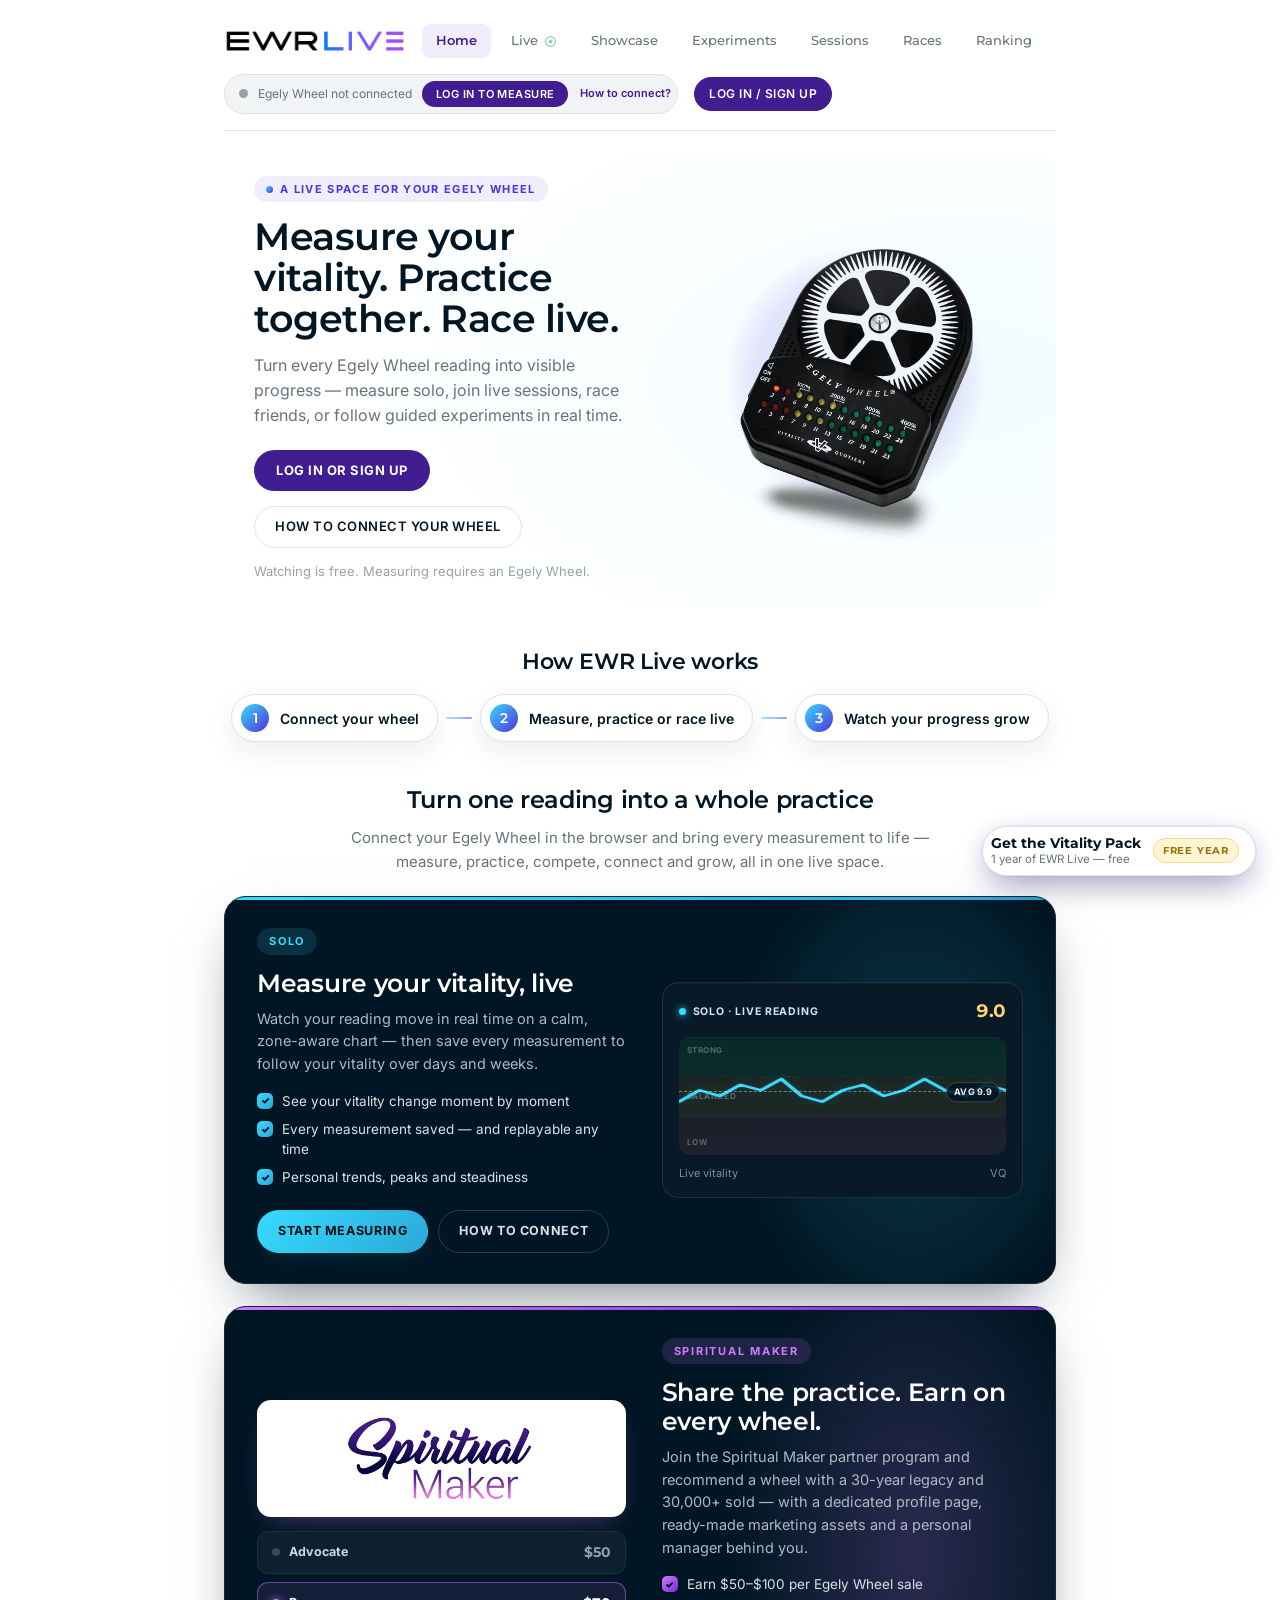
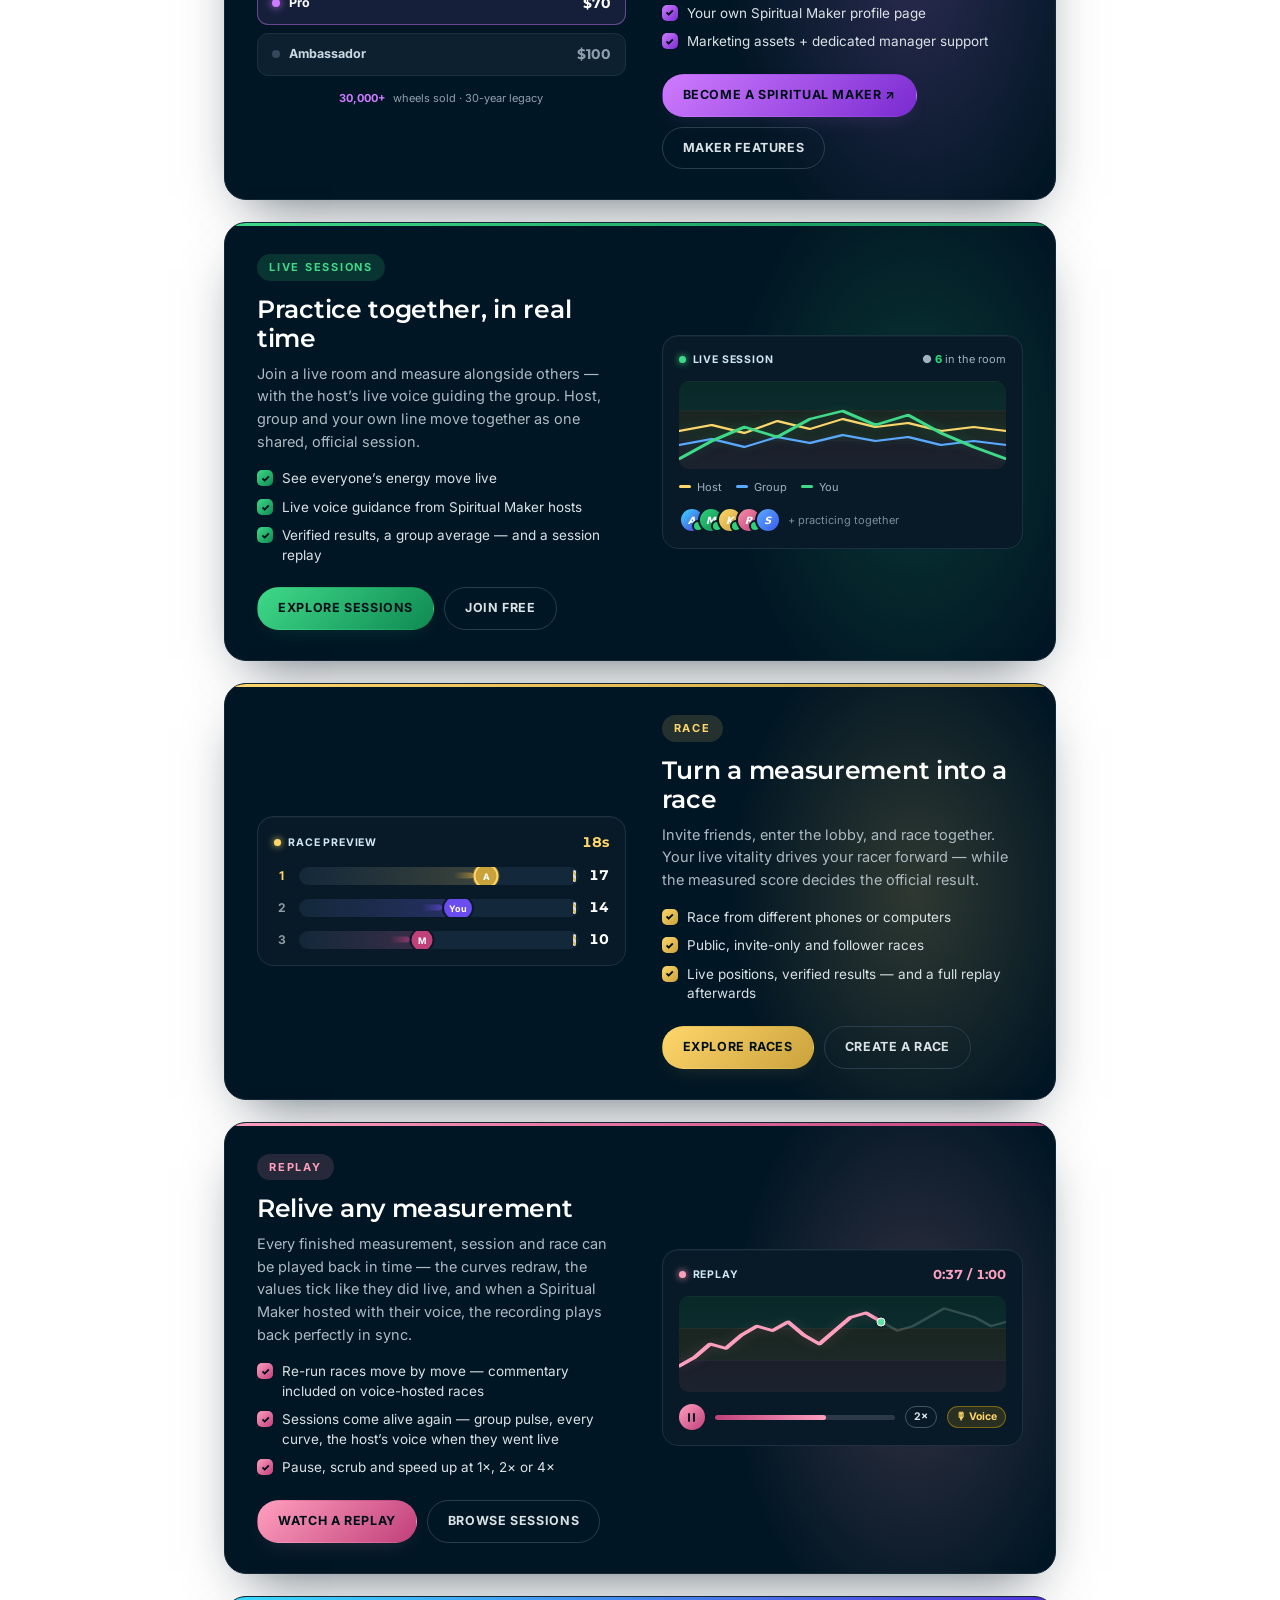
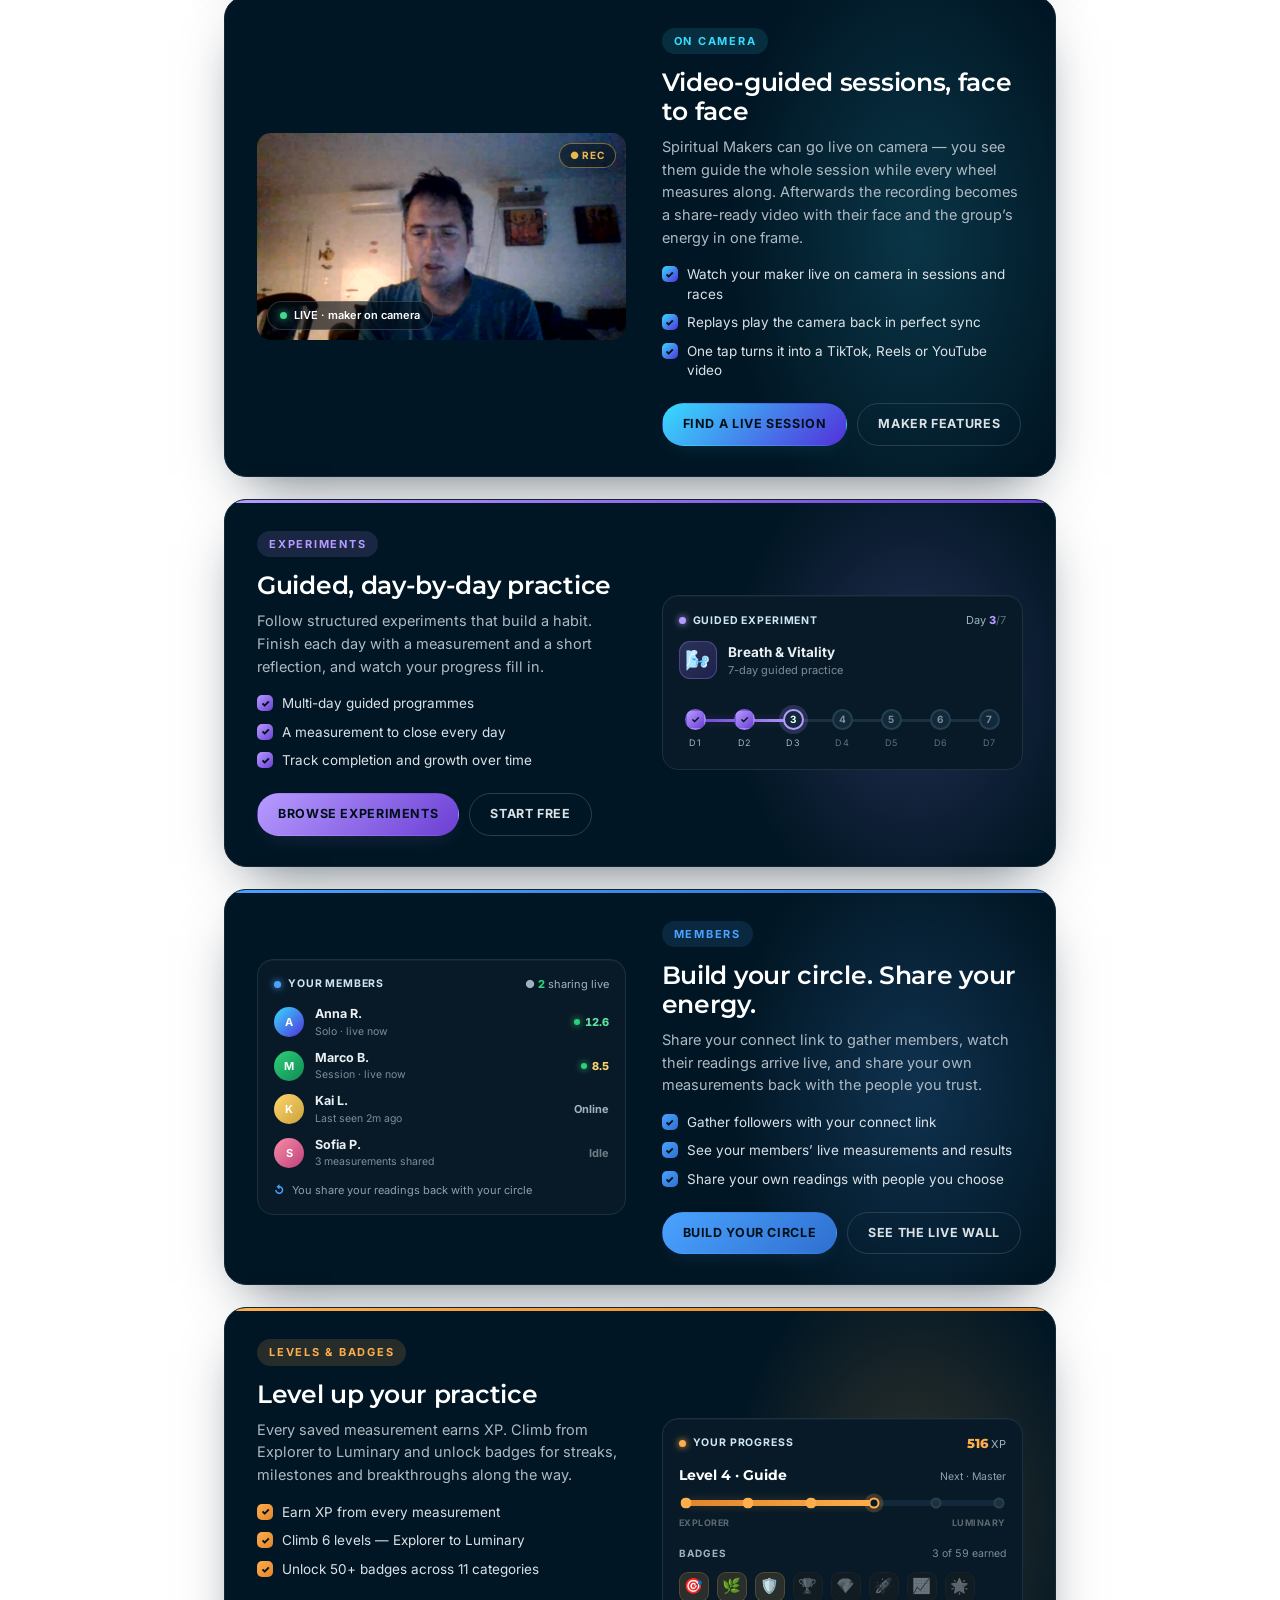
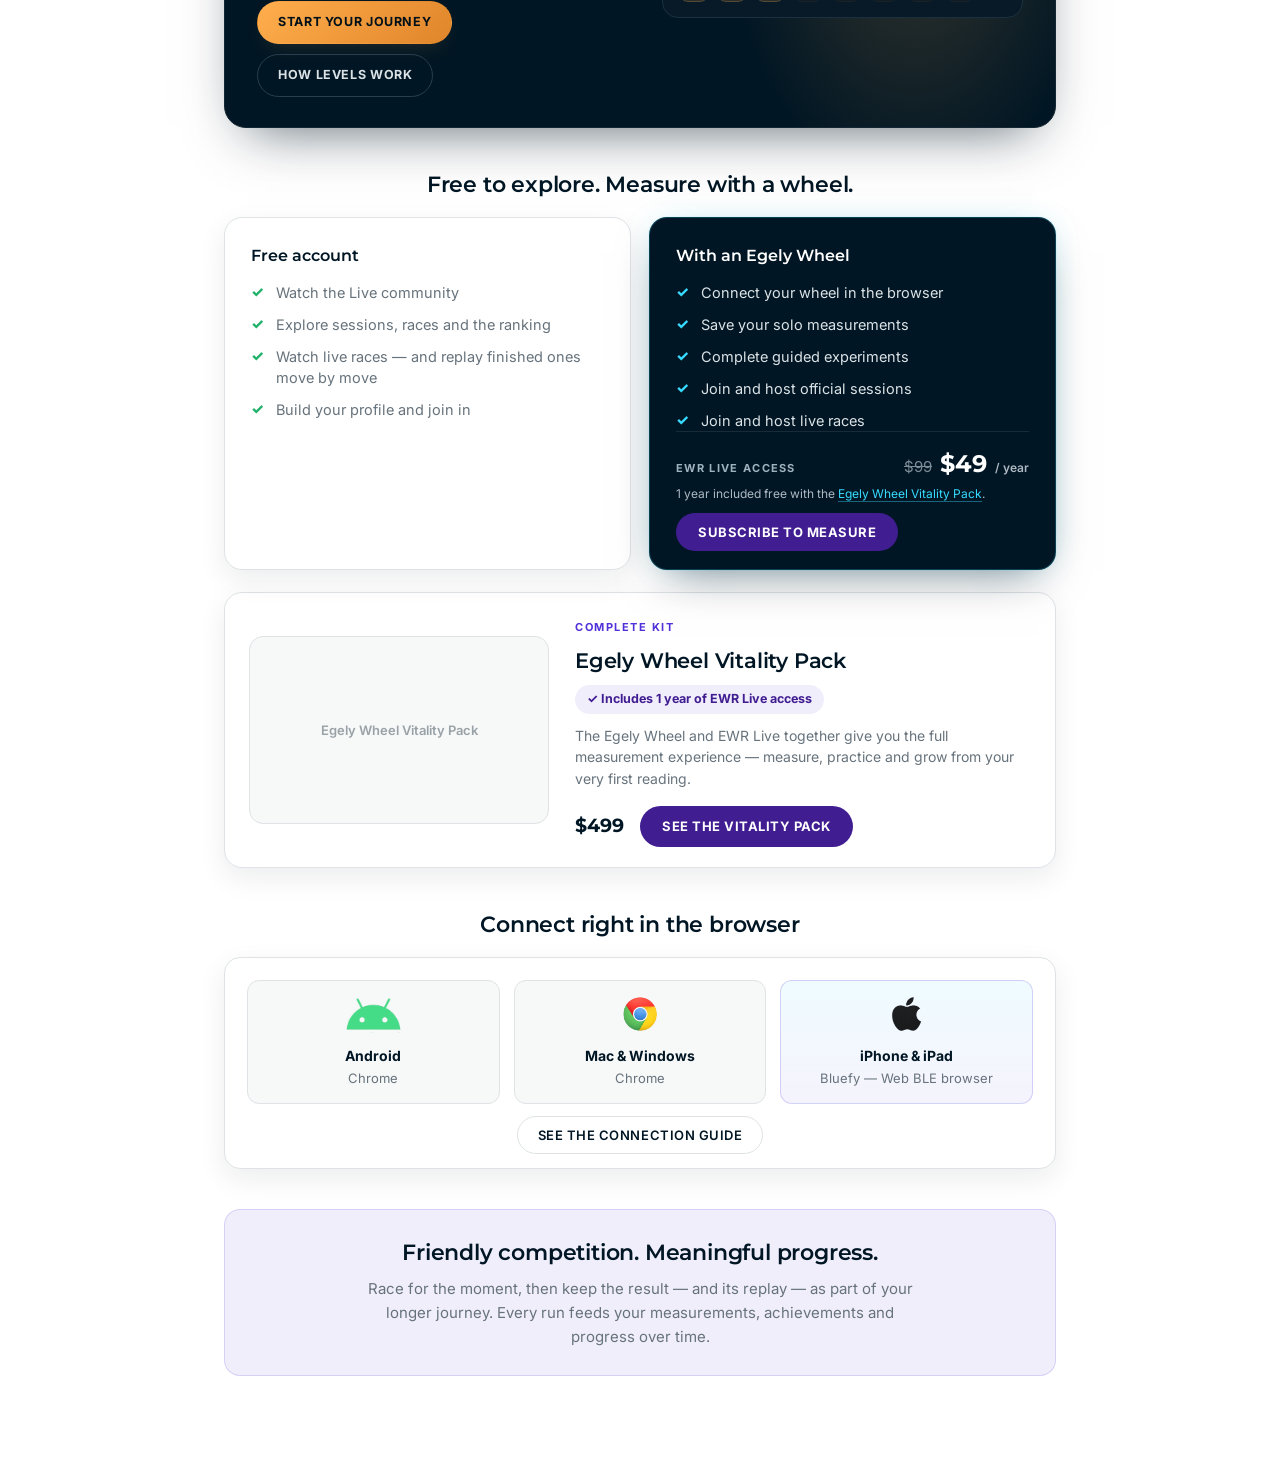
==== commit 1299921d: "telkjes lehalás" ====
--- a/index.html
+++ b/index.html
@@ -123,6 +123,42 @@
   }
   .ble-bar button:hover:not(:disabled){background:#6a47f0}
   #bleText{white-space:nowrap;overflow:hidden;text-overflow:ellipsis;max-width:240px}
+  /* Wheel battery telltale — latched by app.js from the frames' battery field.
+     Links to the troubleshooting page; stays up across drops so a battery-killed
+     link still shows its cause next to the Connect button. */
+  .ble-batt{
+    display:inline-flex;align-items:center;gap:4px;flex-shrink:0;
+    background:rgba(255,92,92,.1);border:1px solid rgba(255,92,92,.35);color:#d64545;
+    border-radius:24px;padding:3px 9px;font-size:11px;font-weight:600;
+    white-space:nowrap;text-decoration:none;
+  }
+  .ble-batt:hover{background:rgba(255,92,92,.18)}
+  /* Steady-state "battery OK" look while connected; app.js swaps the class,
+     the labels and which SVG fill bar shows. */
+  .ble-batt.ok{background:rgba(61,220,132,.1);border-color:rgba(31,158,88,.35);color:#1f8a52}
+  .ble-batt.ok:hover{background:rgba(61,220,132,.18)}
+  .ble-batt .bb-full{display:none}
+  .ble-batt.ok .bb-low{display:none}
+  .ble-batt.ok .bb-full{display:inline}
+  .ble-batt[hidden]{display:none}
+  /* Full-width connection-error strip. The pill ellipsizes long messages and
+     tooltips don't exist on touch — so when connecting fails, the COMPLETE
+     advice + a link to the guide get their own row under the header. */
+  .ble-error-bar{
+    flex-basis:100%;display:flex;align-items:flex-start;gap:12px;
+    background:rgba(255,92,92,.08);border:1px solid rgba(255,92,92,.3);
+    border-radius:12px;padding:10px 14px;font-size:13.5px;line-height:1.5;color:#8f2f2f;
+  }
+  .ble-error-bar[hidden]{display:none}
+  .beb-msg{flex:1;min-width:0}
+  .beb-link{flex-shrink:0;font-weight:700;color:#b83232;text-decoration:underline;white-space:nowrap}
+  .beb-link:hover{color:#5f1717}
+  .beb-close{flex-shrink:0;background:none;border:none;cursor:pointer;color:#b83232;font-size:14px;line-height:1.3;padding:2px 4px}
+  .beb-close:hover{color:#5f1717}
+  @media (max-width:600px){
+    .ble-error-bar{font-size:12.5px;padding:9px 12px;flex-wrap:wrap}
+    .beb-link{margin-left:auto}
+  }
   /* The header shows the full status on desktop and a terse one on mobile. */
   .ble-short{display:none}
 
@@ -1378,7 +1414,7 @@
   }
 </style>
 <!-- EWR Live light redesign layer — loads last so it wins the cascade. Remove this line to revert. -->
-<link rel="stylesheet" href="ewr-redesign.css?v=20260726">
+<link rel="stylesheet" href="ewr-redesign.css?v=20260726b">
 </head>
 <body>
 
@@ -1396,6 +1432,7 @@
     <a href="#/sessions" data-route="/sessions">Sessions</a>
     <a href="#/races" data-route="/races">Races</a>
     <a href="#/leaderboard" data-route="/leaderboard">Ranking</a>
+    <a href="#/creator" data-route="/creator" class="nav-creator" hidden>Creator</a>
     <a href="#/onboarding" data-route="/onboarding" class="nav-partner" hidden>Partner Hub</a>
     <button type="button" class="nav-more" id="navMore" aria-label="Menu" aria-haspopup="true" aria-expanded="false">☰</button>
     <div class="nav-more-menu" id="navMoreMenu" hidden>
@@ -1406,6 +1443,7 @@
       <a href="#/sessions" data-route="/sessions">Sessions</a>
       <a href="#/races" data-route="/races">Races</a>
       <a href="#/leaderboard" data-route="/leaderboard">Ranking</a>
+      <a href="#/creator" data-route="/creator" class="nav-creator" hidden>Creator</a>
       <a href="#/onboarding" data-route="/onboarding" class="nav-partner" hidden>Partner Hub</a>
       <hr class="nav-more-sep">
       <a class="nav-more-ext" href="https://egelywheel.com">Visit EgelyWheel.com <span class="ext-ar" aria-hidden="true">↗</span></a>
@@ -1414,9 +1452,16 @@
   <div class="ble-bar idle" id="bleBar">
     <span class="dot"></span>
     <span id="bleText">Egely Wheel not connected</span>
+    <a id="bleBatt" class="ble-batt" href="#/how-to-connect" hidden
+       title="The wheel's 9V battery is running low — replace it to avoid connection drops."><svg width="14" height="9" viewBox="0 0 14 9" aria-hidden="true"><rect x="0.5" y="0.5" width="11" height="8" rx="2" fill="none" stroke="currentColor"/><rect x="12.2" y="2.6" width="1.5" height="3.8" rx="0.75" fill="currentColor"/><rect class="bb-low" x="2" y="2" width="2.6" height="5" rx="1" fill="currentColor"/><rect class="bb-full" x="2" y="2" width="8" height="5" rx="1" fill="currentColor"/></svg> <span class="ble-full">Battery low</span><span class="ble-short">Low</span></a>
     <button id="bleBtn">Connect</button>
   </div>
   <div class="auth-area" id="authArea"></div>
+  <div class="ble-error-bar" id="bleErrorBar" hidden>
+    <span class="beb-msg" id="bleErrorMsg"></span>
+    <a class="beb-link" href="#/how-to-connect">See how to fix it →</a>
+    <button type="button" class="beb-close" id="bleErrorClose" aria-label="Dismiss">✕</button>
+  </div>
 </header>
 
 <main id="view"></main>
@@ -1450,6 +1495,7 @@
   <span class="vp-tag">FREE YEAR</span>
 </a>
 
+<script src="assets/supabase-umd.js"></script>
 <script type="module" src="app.js"></script>
 
 </body>
--- a/ewr-redesign.css
+++ b/ewr-redesign.css
@@ -2510,3 +2510,22 @@
   .sess-actions{flex-wrap:wrap}
   .sess-actions .rsvp-btn{flex:1 1 100%}
 }
+
+/* =============================================================================
+   ACHIEVEMENT BADGE ART — the custom SVG family (assets/achievement-icons/,
+   "aura disc" chassis). Sizes bumped 34→44 (mobile 28→36): the ringless disc
+   lets the artwork carry the meaning, so it earns the extra room. The .ai-emoji
+   span is the fallback when an svg is missing — it inherits the old font-size
+   look. Locked grayscale keeps working (the filter sits on the wrapper).
+   ========================================================================== */
+.db-icon{font-size:44px}
+.db-icon .ai-img{width:44px;height:44px;display:inline-block;vertical-align:top}
+.drc-icon{font-size:44px}
+.drc-icon .ai-img{width:44px;height:44px;display:inline-block;vertical-align:top}
+.dm-icon .ai-img{width:24px;height:24px;display:inline-block;vertical-align:-5px}
+.lb-rare-icon .ai-img{width:18px;height:18px;display:inline-block;vertical-align:-4px}
+.lb-podium-card .lb-rare-icon .ai-img{width:16px;height:16px}
+@media (max-width:600px){
+  .db-icon{font-size:36px}
+  .db-icon .ai-img{width:36px;height:36px}
+}
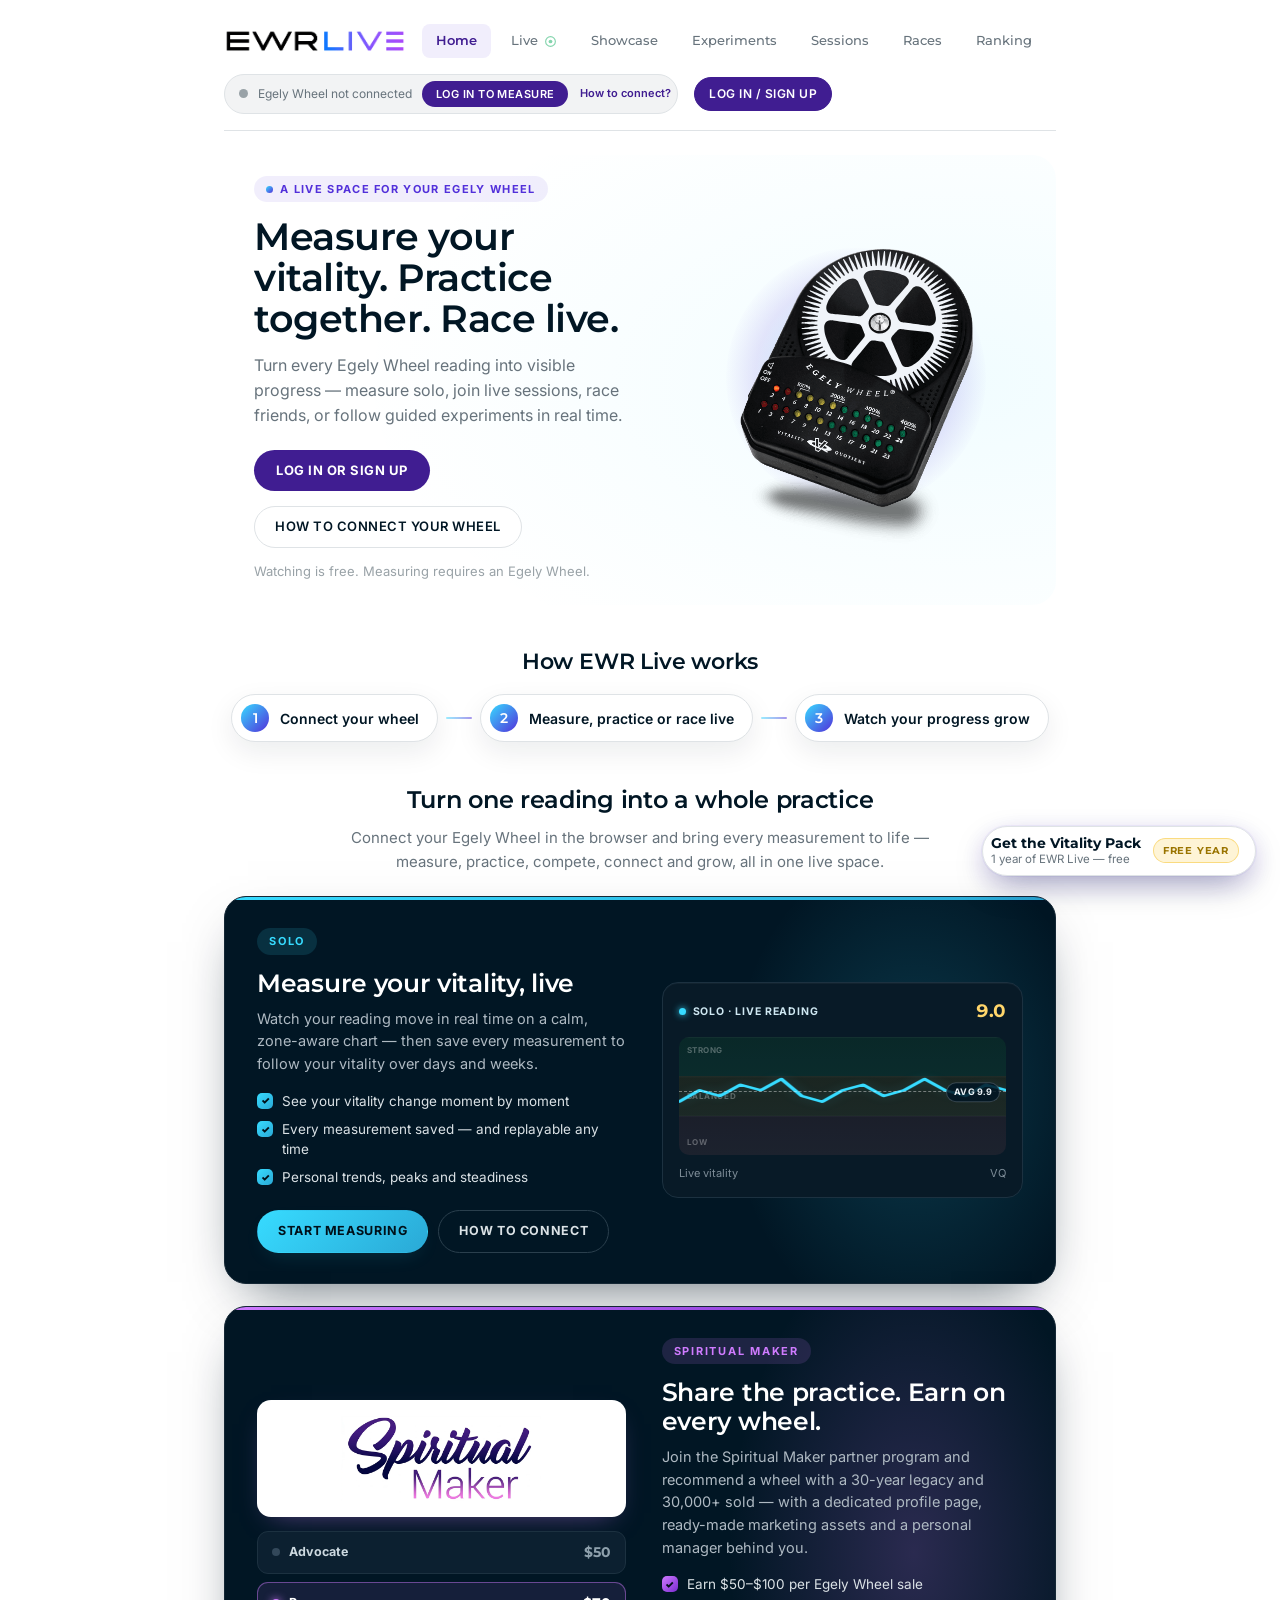
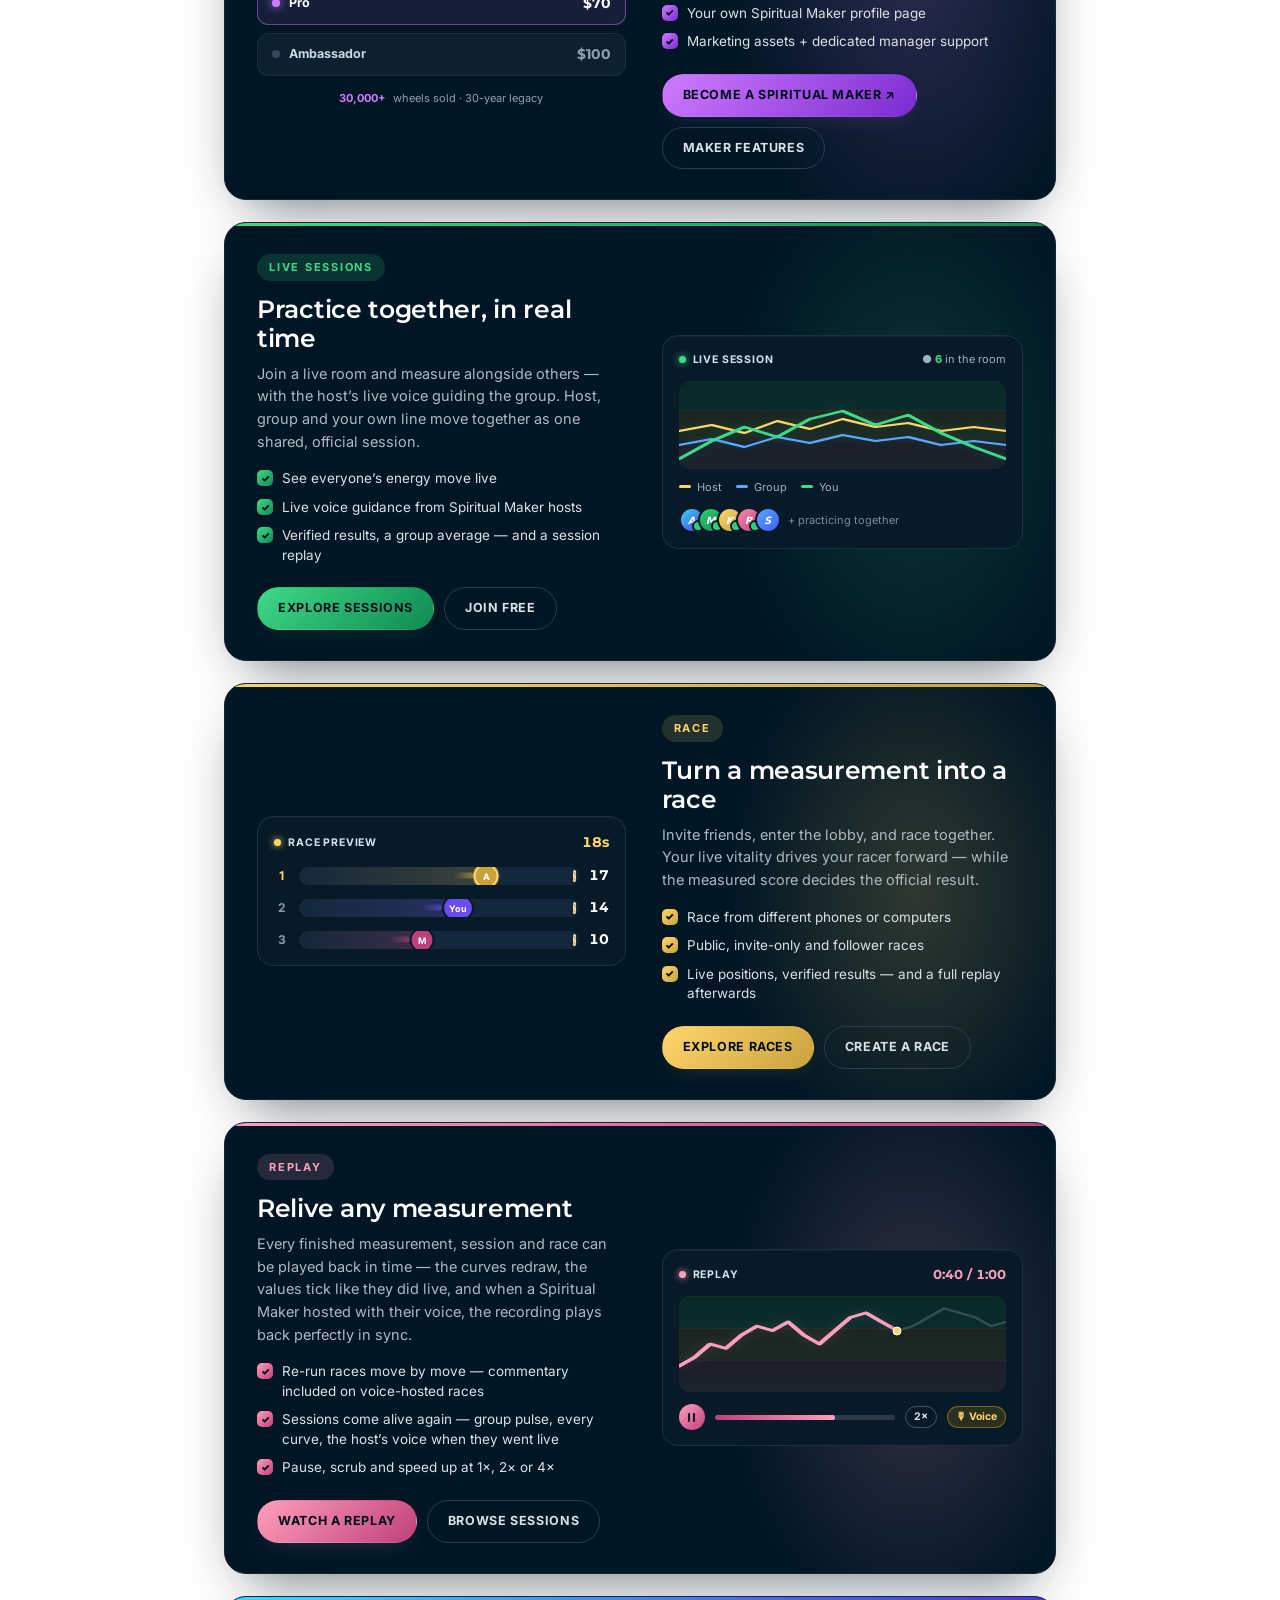
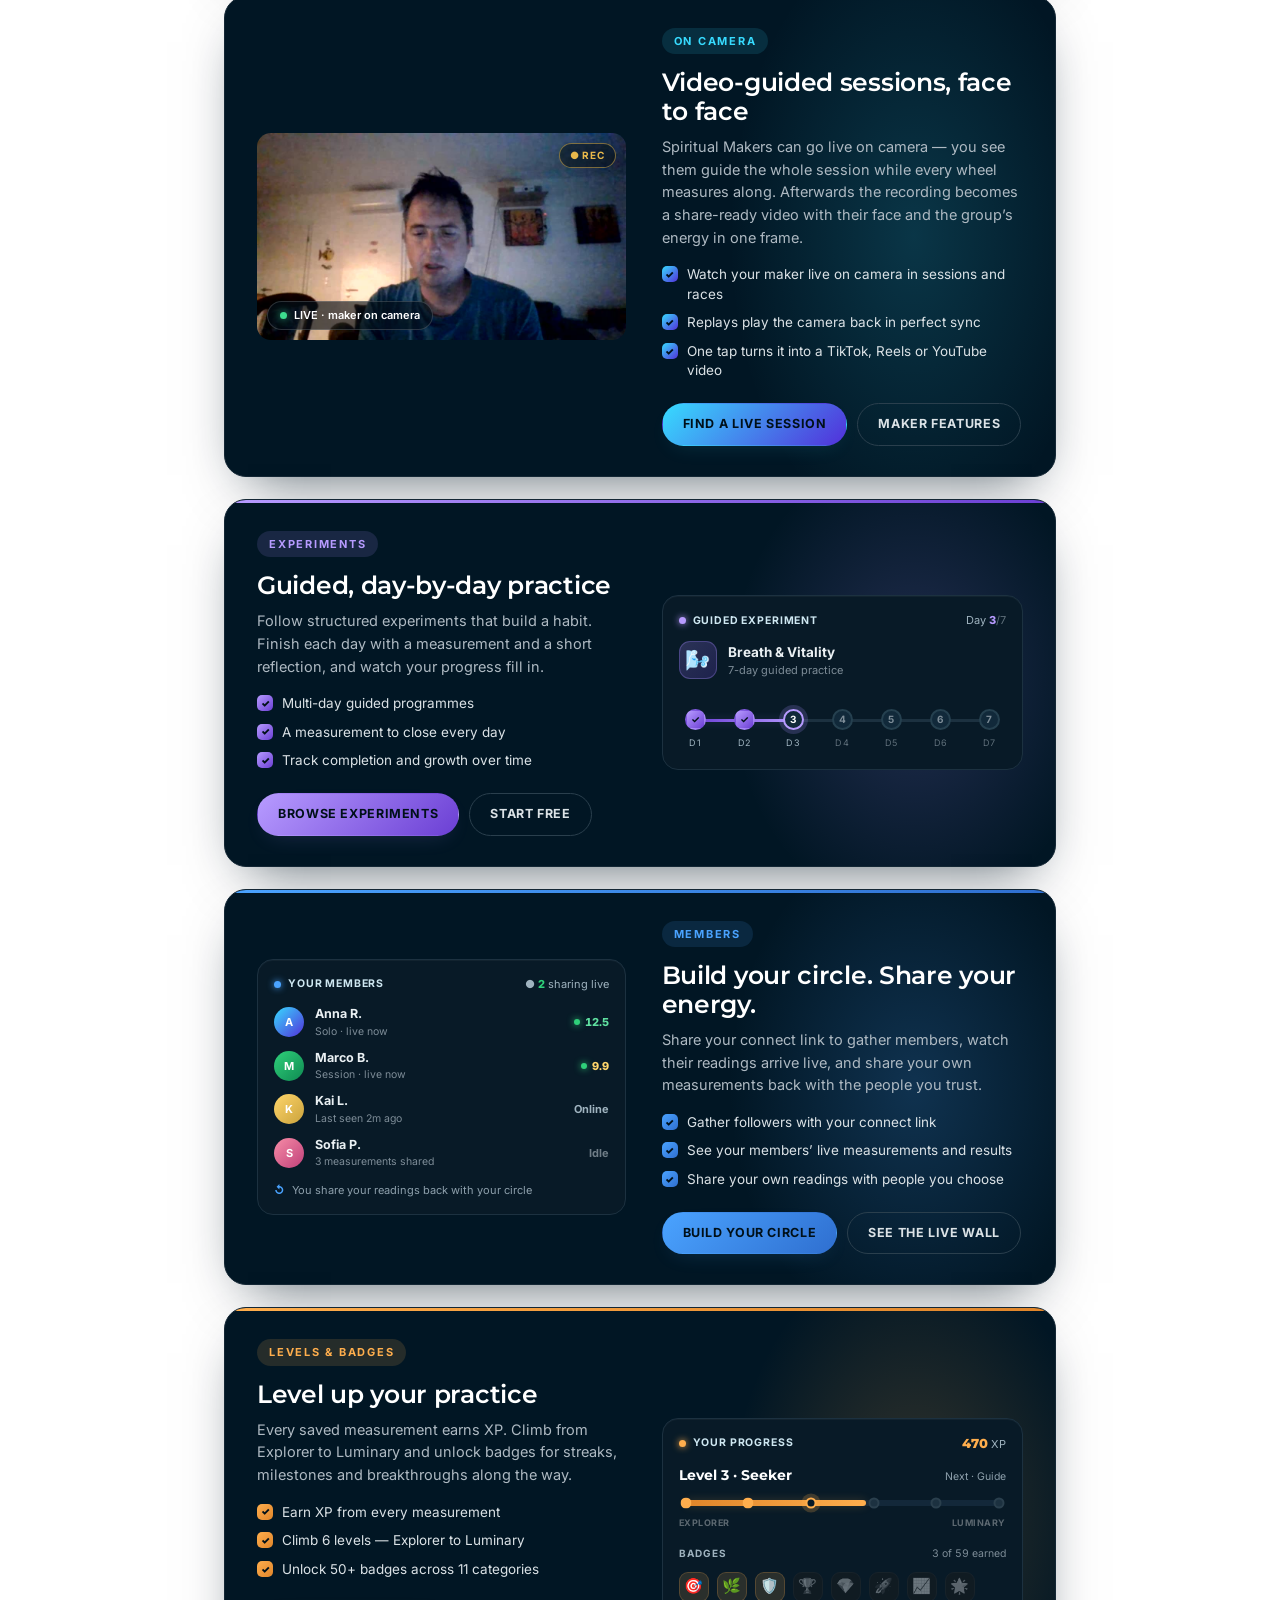
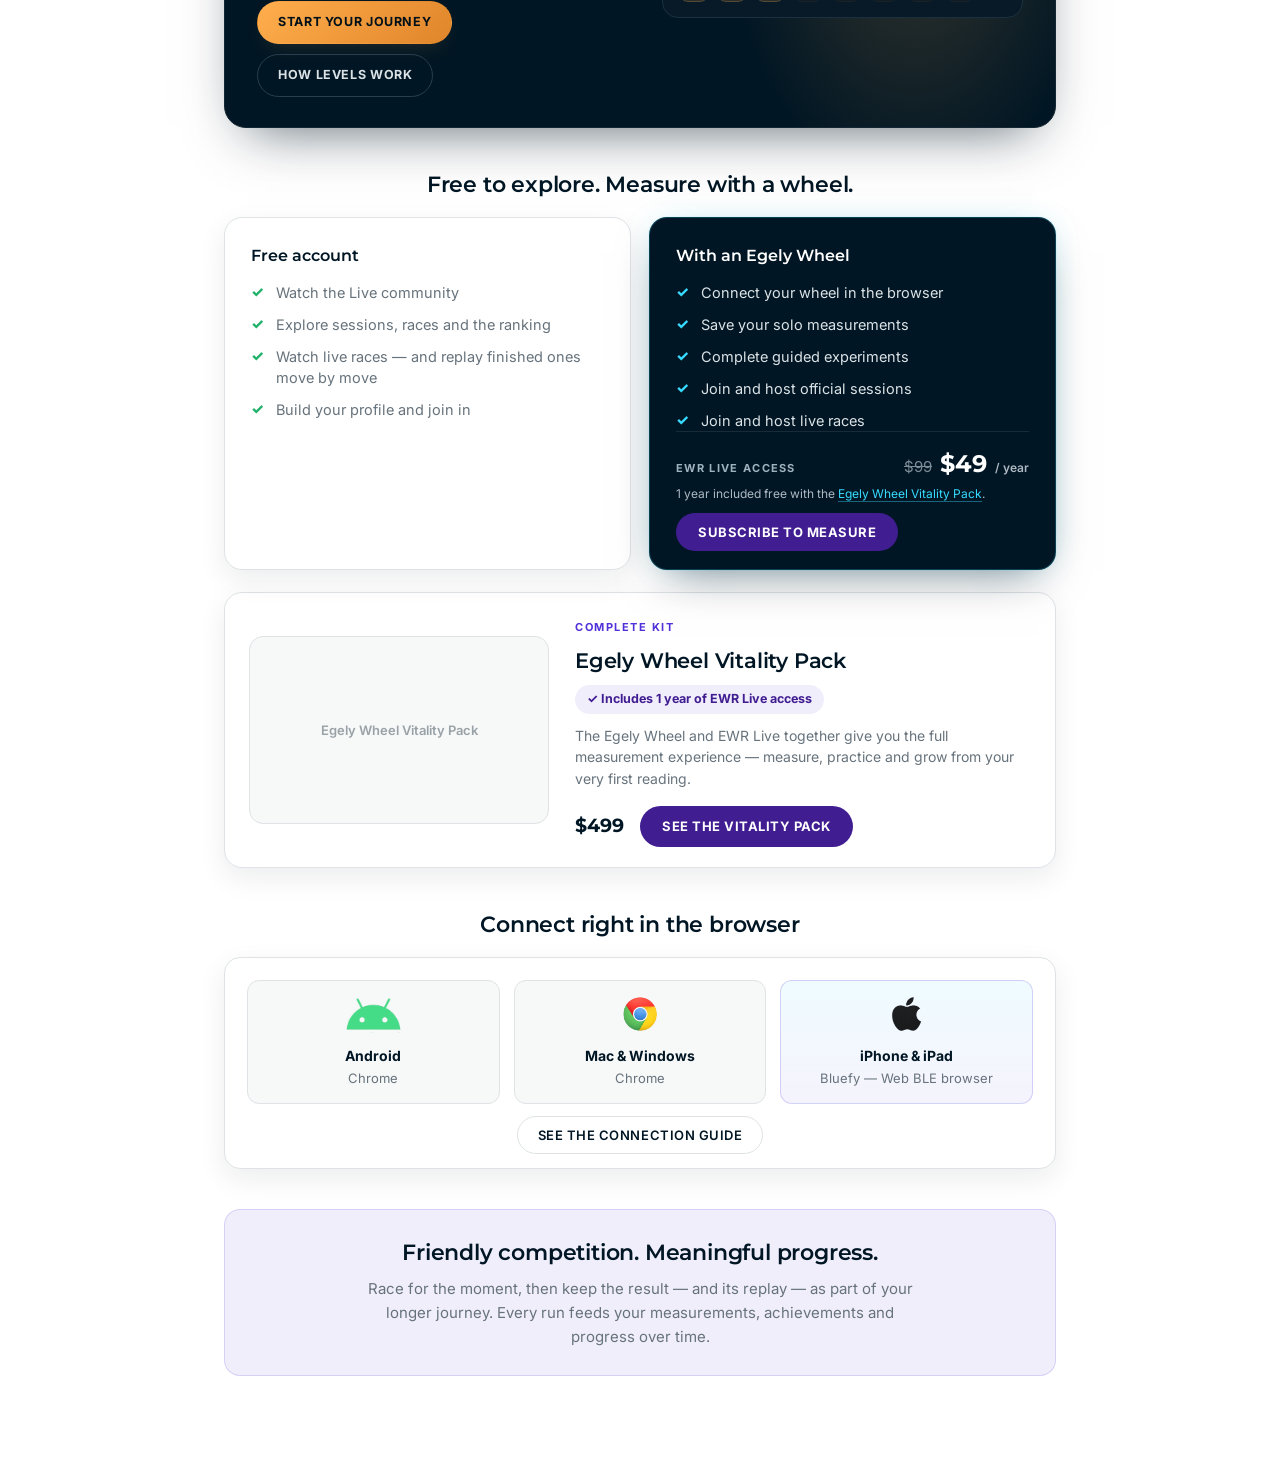
==== commit 3b18d979: "research1" ====
--- a/index.html
+++ b/index.html
@@ -1433,6 +1433,7 @@
     <a href="#/races" data-route="/races">Races</a>
     <a href="#/leaderboard" data-route="/leaderboard">Ranking</a>
     <a href="#/creator" data-route="/creator" class="nav-creator" hidden>Creator</a>
+    <a href="#/research" data-route="/research" class="nav-research" hidden>Research</a>
     <a href="#/onboarding" data-route="/onboarding" class="nav-partner" hidden>Partner Hub</a>
     <button type="button" class="nav-more" id="navMore" aria-label="Menu" aria-haspopup="true" aria-expanded="false">☰</button>
     <div class="nav-more-menu" id="navMoreMenu" hidden>
@@ -1444,6 +1445,7 @@
       <a href="#/races" data-route="/races">Races</a>
       <a href="#/leaderboard" data-route="/leaderboard">Ranking</a>
       <a href="#/creator" data-route="/creator" class="nav-creator" hidden>Creator</a>
+      <a href="#/research" data-route="/research" class="nav-research" hidden>Research</a>
       <a href="#/onboarding" data-route="/onboarding" class="nav-partner" hidden>Partner Hub</a>
       <hr class="nav-more-sep">
       <a class="nav-more-ext" href="https://egelywheel.com">Visit EgelyWheel.com <span class="ext-ar" aria-hidden="true">↗</span></a>
